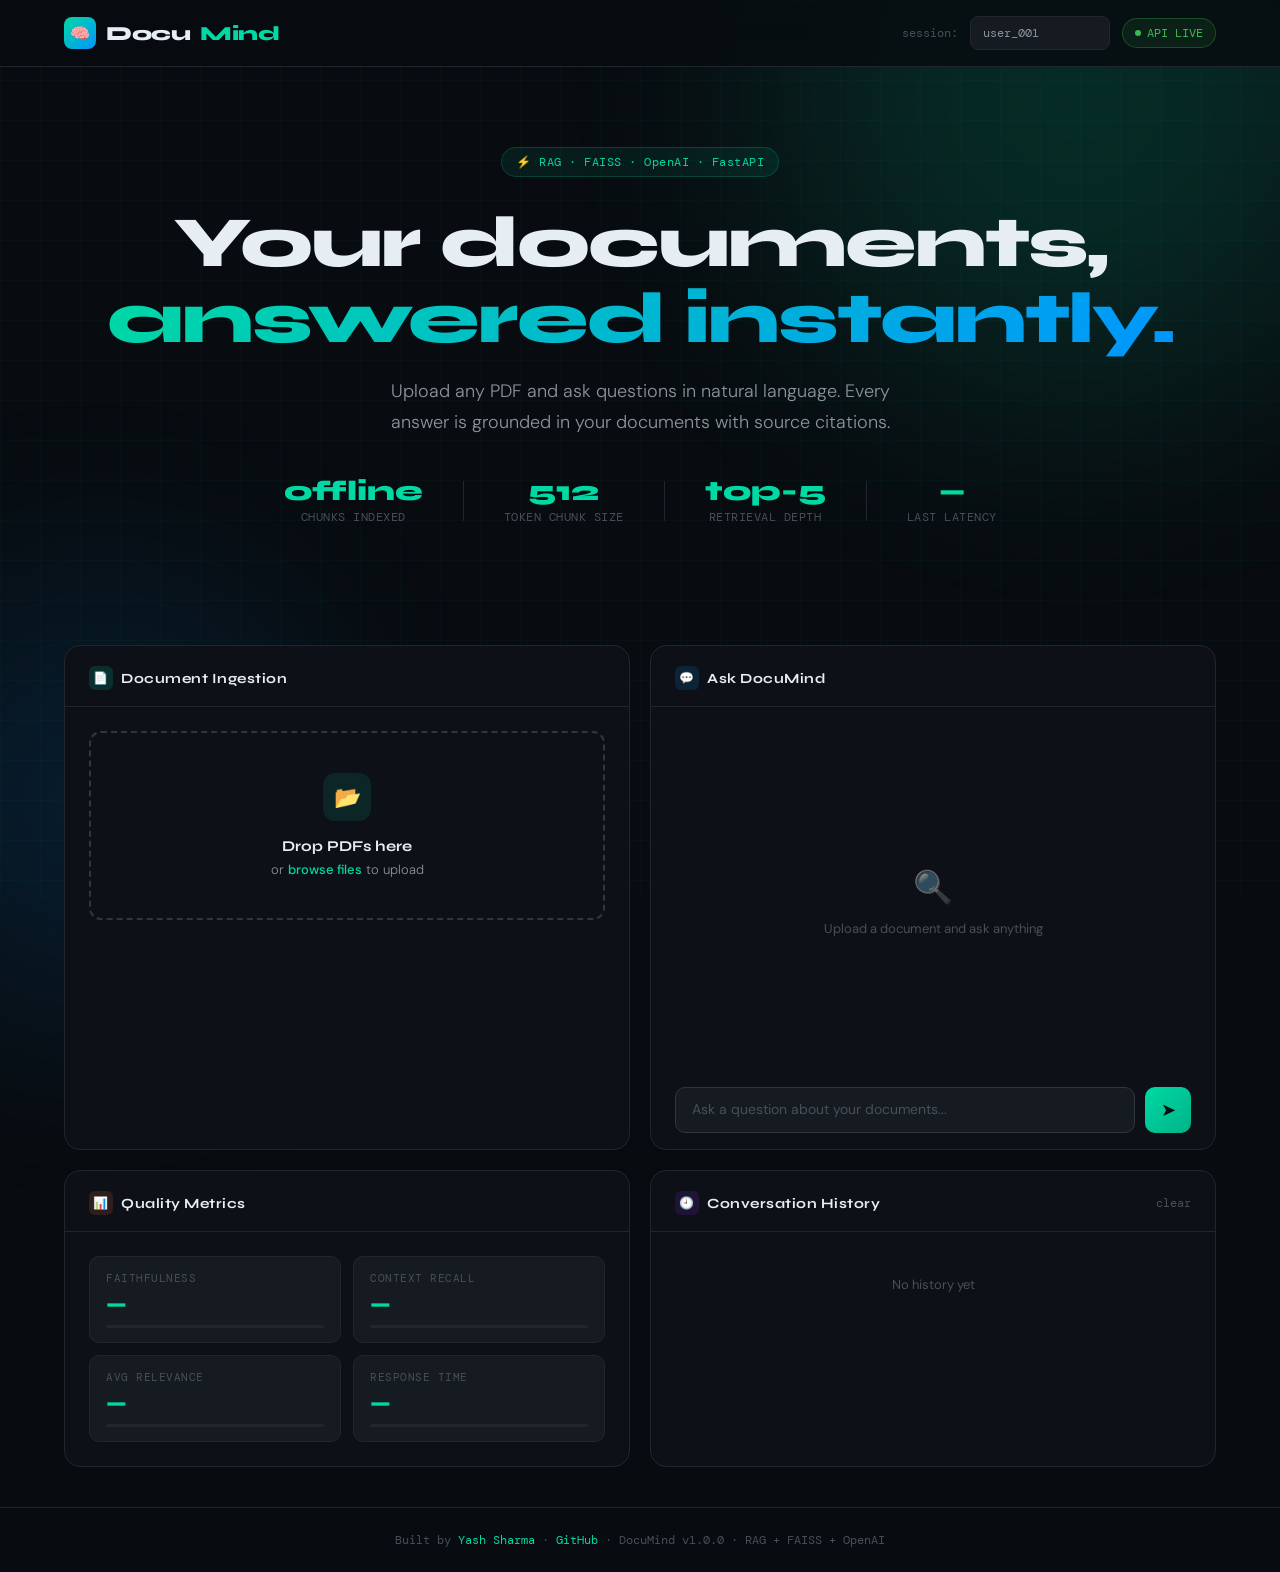
==== index.html @ ec379c75 "feat: move UI to project root" ====
<!DOCTYPE html>
<html lang="en">
<head>
<meta charset="UTF-8">
<meta name="viewport" content="width=device-width, initial-scale=1.0">
<title>DocuMind — AI Customer Support Copilot</title>
<link href="https://fonts.googleapis.com/css2?family=Syne:wght@400;600;700;800&family=DM+Mono:ital,wght@0,300;0,400;1,300&family=DM+Sans:ital,wght@0,300;0,400;0,500;1,300&display=swap" rel="stylesheet">
<style>
  :root {
    --bg: #080C10;
    --surface: #0D1117;
    --surface2: #161B22;
    --border: #21262D;
    --border2: #30363D;
    --accent: #00D9A3;
    --accent2: #0095FF;
    --accent3: #FF6B35;
    --text: #E6EDF3;
    --text2: #8B949E;
    --text3: #484F58;
    --success: #3FB950;
    --warning: #D29922;
    --error: #F85149;
  }

  * { margin: 0; padding: 0; box-sizing: border-box; }

  body {
    background: var(--bg);
    color: var(--text);
    font-family: 'DM Sans', sans-serif;
    min-height: 100vh;
    overflow-x: hidden;
  }

  /* Grid background */
  body::before {
    content: '';
    position: fixed;
    inset: 0;
    background-image:
      linear-gradient(rgba(0,217,163,0.03) 1px, transparent 1px),
      linear-gradient(90deg, rgba(0,217,163,0.03) 1px, transparent 1px);
    background-size: 40px 40px;
    pointer-events: none;
    z-index: 0;
  }

  /* Glow orbs */
  .orb {
    position: fixed;
    border-radius: 50%;
    filter: blur(120px);
    pointer-events: none;
    z-index: 0;
    opacity: 0.15;
  }
  .orb1 { width: 600px; height: 600px; background: var(--accent); top: -200px; right: -100px; }
  .orb2 { width: 400px; height: 400px; background: var(--accent2); bottom: -100px; left: -100px; }

  /* Layout */
  .container { max-width: 1200px; margin: 0 auto; padding: 0 24px; position: relative; z-index: 1; }

  /* Header */
  header {
    border-bottom: 1px solid var(--border);
    padding: 16px 0;
    position: sticky;
    top: 0;
    background: rgba(8,12,16,0.85);
    backdrop-filter: blur(20px);
    z-index: 100;
  }

  .header-inner {
    display: flex;
    align-items: center;
    justify-content: space-between;
  }

  .logo {
    display: flex;
    align-items: center;
    gap: 10px;
    font-family: 'Syne', sans-serif;
    font-weight: 800;
    font-size: 20px;
    letter-spacing: -0.5px;
  }

  .logo-icon {
    width: 32px; height: 32px;
    background: linear-gradient(135deg, var(--accent), var(--accent2));
    border-radius: 8px;
    display: flex; align-items: center; justify-content: center;
    font-size: 16px;
  }

  .logo span { color: var(--accent); }

  .status-badge {
    display: flex;
    align-items: center;
    gap: 6px;
    background: rgba(63,185,80,0.1);
    border: 1px solid rgba(63,185,80,0.3);
    border-radius: 20px;
    padding: 6px 12px;
    font-size: 12px;
    font-family: 'DM Mono', monospace;
    color: var(--success);
  }

  .status-dot {
    width: 6px; height: 6px;
    background: var(--success);
    border-radius: 50%;
    animation: pulse 2s infinite;
  }

  @keyframes pulse {
    0%, 100% { opacity: 1; transform: scale(1); }
    50% { opacity: 0.5; transform: scale(0.8); }
  }

  /* Hero */
  .hero {
    padding: 80px 0 60px;
    text-align: center;
  }

  .hero-tag {
    display: inline-flex;
    align-items: center;
    gap: 8px;
    background: rgba(0,217,163,0.08);
    border: 1px solid rgba(0,217,163,0.2);
    border-radius: 20px;
    padding: 6px 14px;
    font-size: 12px;
    font-family: 'DM Mono', monospace;
    color: var(--accent);
    margin-bottom: 28px;
    letter-spacing: 0.5px;
  }

  .hero h1 {
    font-family: 'Syne', sans-serif;
    font-size: clamp(36px, 6vw, 72px);
    font-weight: 800;
    line-height: 1.05;
    letter-spacing: -2px;
    margin-bottom: 20px;
  }

  .hero h1 .highlight {
    background: linear-gradient(135deg, var(--accent), var(--accent2));
    -webkit-background-clip: text;
    -webkit-text-fill-color: transparent;
    background-clip: text;
  }

  .hero p {
    font-size: 18px;
    color: var(--text2);
    max-width: 540px;
    margin: 0 auto 40px;
    line-height: 1.7;
    font-weight: 300;
  }

  /* Stats bar */
  .stats-bar {
    display: flex;
    align-items: center;
    justify-content: center;
    gap: 40px;
    margin-bottom: 60px;
    flex-wrap: wrap;
  }

  .stat {
    text-align: center;
  }

  .stat-value {
    font-family: 'Syne', sans-serif;
    font-size: 28px;
    font-weight: 800;
    color: var(--accent);
    line-height: 1;
  }

  .stat-label {
    font-size: 12px;
    color: var(--text3);
    font-family: 'DM Mono', monospace;
    margin-top: 4px;
    letter-spacing: 0.5px;
  }

  .stat-divider {
    width: 1px;
    height: 40px;
    background: var(--border);
  }

  /* Main grid */
  .main-grid {
    display: grid;
    grid-template-columns: 1fr 1fr;
    gap: 20px;
    margin-bottom: 20px;
  }

  /* Cards */
  .card {
    background: var(--surface);
    border: 1px solid var(--border);
    border-radius: 16px;
    overflow: hidden;
    transition: border-color 0.2s;
  }

  .card:hover { border-color: var(--border2); }

  .card-header {
    padding: 20px 24px 16px;
    border-bottom: 1px solid var(--border);
    display: flex;
    align-items: center;
    justify-content: space-between;
  }

  .card-title {
    font-family: 'Syne', sans-serif;
    font-size: 14px;
    font-weight: 700;
    letter-spacing: 0.5px;
    display: flex;
    align-items: center;
    gap: 8px;
  }

  .card-title-icon {
    width: 24px; height: 24px;
    border-radius: 6px;
    display: flex; align-items: center; justify-content: center;
    font-size: 12px;
  }

  .icon-teal { background: rgba(0,217,163,0.15); }
  .icon-blue { background: rgba(0,149,255,0.15); }
  .icon-orange { background: rgba(255,107,53,0.15); }
  .icon-purple { background: rgba(138,43,226,0.15); }

  .card-body { padding: 24px; }

  /* Upload zone */
  .upload-zone {
    border: 2px dashed var(--border2);
    border-radius: 12px;
    padding: 40px 24px;
    text-align: center;
    cursor: pointer;
    transition: all 0.3s;
    position: relative;
  }

  .upload-zone:hover, .upload-zone.drag-over {
    border-color: var(--accent);
    background: rgba(0,217,163,0.04);
  }

  .upload-zone input {
    position: absolute;
    inset: 0;
    opacity: 0;
    cursor: pointer;
    width: 100%;
    height: 100%;
  }

  .upload-icon {
    width: 48px; height: 48px;
    background: rgba(0,217,163,0.1);
    border-radius: 12px;
    display: flex; align-items: center; justify-content: center;
    margin: 0 auto 16px;
    font-size: 22px;
  }

  .upload-zone h3 {
    font-family: 'Syne', sans-serif;
    font-size: 15px;
    font-weight: 700;
    margin-bottom: 6px;
  }

  .upload-zone p {
    font-size: 13px;
    color: var(--text2);
    font-weight: 300;
  }

  .upload-zone p span {
    color: var(--accent);
    font-weight: 500;
  }

  .upload-btn {
    margin-top: 20px;
    background: linear-gradient(135deg, var(--accent), #00B389);
    color: #080C10;
    border: none;
    border-radius: 8px;
    padding: 10px 24px;
    font-size: 13px;
    font-weight: 700;
    font-family: 'DM Sans', sans-serif;
    cursor: pointer;
    transition: opacity 0.2s, transform 0.1s;
    display: none;
  }

  .upload-btn:hover { opacity: 0.9; transform: translateY(-1px); }
  .upload-btn.visible { display: inline-block; }

  /* File list */
  .file-list { margin-top: 16px; }

  .file-item {
    display: flex;
    align-items: center;
    gap: 10px;
    padding: 10px 12px;
    background: var(--surface2);
    border-radius: 8px;
    margin-bottom: 8px;
    font-size: 13px;
    animation: slideIn 0.3s ease;
  }

  @keyframes slideIn {
    from { opacity: 0; transform: translateY(-8px); }
    to { opacity: 1; transform: translateY(0); }
  }

  .file-icon { font-size: 16px; }

  .file-name {
    flex: 1;
    font-family: 'DM Mono', monospace;
    font-size: 12px;
    color: var(--text2);
    white-space: nowrap;
    overflow: hidden;
    text-overflow: ellipsis;
  }

  .file-status {
    font-size: 11px;
    padding: 2px 8px;
    border-radius: 10px;
  }

  .file-status.ready { background: rgba(63,185,80,0.15); color: var(--success); }
  .file-status.processing { background: rgba(210,153,34,0.15); color: var(--warning); }

  /* Chat */
  .chat-messages {
    height: 340px;
    overflow-y: auto;
    padding: 4px 0;
    scrollbar-width: thin;
    scrollbar-color: var(--border2) transparent;
  }

  .message {
    margin-bottom: 16px;
    animation: slideIn 0.3s ease;
  }

  .message-role {
    font-size: 11px;
    font-family: 'DM Mono', monospace;
    color: var(--text3);
    margin-bottom: 6px;
    display: flex;
    align-items: center;
    gap: 6px;
  }

  .message-role::before {
    content: '';
    width: 16px; height: 16px;
    border-radius: 4px;
    display: inline-block;
  }

  .user-msg .message-role { color: var(--accent2); }
  .user-msg .message-role::before { background: rgba(0,149,255,0.3); }
  .assistant-msg .message-role { color: var(--accent); }
  .assistant-msg .message-role::before { background: rgba(0,217,163,0.3); }

  .message-bubble {
    background: var(--surface2);
    border: 1px solid var(--border);
    border-radius: 12px;
    padding: 12px 16px;
    font-size: 14px;
    line-height: 1.6;
    color: var(--text);
  }

  .user-msg .message-bubble {
    background: rgba(0,149,255,0.08);
    border-color: rgba(0,149,255,0.2);
  }

  .empty-state {
    height: 100%;
    display: flex;
    flex-direction: column;
    align-items: center;
    justify-content: center;
    color: var(--text3);
    font-size: 13px;
    gap: 12px;
  }

  .empty-icon { font-size: 32px; opacity: 0.5; }

  /* Citations */
  .citations {
    margin-top: 10px;
    display: flex;
    flex-wrap: wrap;
    gap: 6px;
  }

  .citation-chip {
    background: rgba(0,217,163,0.08);
    border: 1px solid rgba(0,217,163,0.2);
    border-radius: 6px;
    padding: 3px 8px;
    font-size: 11px;
    font-family: 'DM Mono', monospace;
    color: var(--accent);
    cursor: pointer;
    transition: background 0.2s;
  }

  .citation-chip:hover { background: rgba(0,217,163,0.15); }

  /* Input area */
  .chat-input-area {
    margin-top: 16px;
    display: flex;
    gap: 10px;
  }

  .chat-input {
    flex: 1;
    background: var(--surface2);
    border: 1px solid var(--border2);
    border-radius: 10px;
    padding: 12px 16px;
    font-size: 14px;
    color: var(--text);
    font-family: 'DM Sans', sans-serif;
    outline: none;
    transition: border-color 0.2s;
    resize: none;
    height: 46px;
  }

  .chat-input:focus { border-color: var(--accent); }
  .chat-input::placeholder { color: var(--text3); }

  .send-btn {
    background: linear-gradient(135deg, var(--accent), #00B389);
    color: #080C10;
    border: none;
    border-radius: 10px;
    width: 46px; height: 46px;
    font-size: 18px;
    cursor: pointer;
    transition: opacity 0.2s, transform 0.1s;
    display: flex; align-items: center; justify-content: center;
    flex-shrink: 0;
  }

  .send-btn:hover { opacity: 0.9; transform: scale(1.05); }
  .send-btn:disabled { opacity: 0.4; cursor: not-allowed; transform: none; }

  /* Metrics card */
  .metrics-grid {
    display: grid;
    grid-template-columns: 1fr 1fr;
    gap: 12px;
  }

  .metric-item {
    background: var(--surface2);
    border: 1px solid var(--border);
    border-radius: 10px;
    padding: 14px 16px;
  }

  .metric-label {
    font-size: 11px;
    font-family: 'DM Mono', monospace;
    color: var(--text3);
    margin-bottom: 6px;
    letter-spacing: 0.5px;
  }

  .metric-value {
    font-family: 'Syne', sans-serif;
    font-size: 22px;
    font-weight: 800;
    color: var(--accent);
  }

  .metric-bar {
    height: 3px;
    background: var(--border);
    border-radius: 2px;
    margin-top: 8px;
    overflow: hidden;
  }

  .metric-bar-fill {
    height: 100%;
    background: linear-gradient(90deg, var(--accent), var(--accent2));
    border-radius: 2px;
    transition: width 0.8s cubic-bezier(0.34, 1.56, 0.64, 1);
    width: 0%;
  }

  /* History card - full width */
  .full-width { grid-column: 1 / -1; }

  .history-list {
    display: flex;
    flex-direction: column;
    gap: 8px;
    max-height: 200px;
    overflow-y: auto;
    scrollbar-width: thin;
    scrollbar-color: var(--border2) transparent;
  }

  .history-item {
    display: flex;
    align-items: center;
    gap: 12px;
    padding: 10px 14px;
    background: var(--surface2);
    border-radius: 8px;
    font-size: 13px;
    cursor: pointer;
    transition: background 0.2s;
    border: 1px solid transparent;
  }

  .history-item:hover {
    background: rgba(0,217,163,0.06);
    border-color: rgba(0,217,163,0.15);
  }

  .history-role {
    font-family: 'DM Mono', monospace;
    font-size: 10px;
    padding: 2px 7px;
    border-radius: 4px;
    flex-shrink: 0;
  }

  .role-user { background: rgba(0,149,255,0.15); color: var(--accent2); }
  .role-assistant { background: rgba(0,217,163,0.15); color: var(--accent); }

  .history-content {
    flex: 1;
    color: var(--text2);
    white-space: nowrap;
    overflow: hidden;
    text-overflow: ellipsis;
  }

  /* Loading spinner */
  .spinner {
    width: 16px; height: 16px;
    border: 2px solid rgba(0,217,163,0.3);
    border-top-color: var(--accent);
    border-radius: 50%;
    animation: spin 0.8s linear infinite;
    display: none;
  }

  .spinner.visible { display: inline-block; }

  @keyframes spin { to { transform: rotate(360deg); } }

  /* Toast */
  .toast {
    position: fixed;
    bottom: 24px;
    right: 24px;
    background: var(--surface2);
    border: 1px solid var(--border2);
    border-radius: 10px;
    padding: 14px 18px;
    font-size: 13px;
    display: flex;
    align-items: center;
    gap: 10px;
    z-index: 999;
    transform: translateY(80px);
    opacity: 0;
    transition: all 0.3s cubic-bezier(0.34, 1.56, 0.64, 1);
    max-width: 320px;
  }

  .toast.show { transform: translateY(0); opacity: 1; }
  .toast.success { border-color: rgba(63,185,80,0.4); }
  .toast.error { border-color: rgba(248,81,73,0.4); }

  /* Rewritten query badge */
  .rewrite-badge {
    display: inline-flex;
    align-items: center;
    gap: 6px;
    background: rgba(255,107,53,0.08);
    border: 1px solid rgba(255,107,53,0.2);
    border-radius: 6px;
    padding: 4px 10px;
    font-size: 11px;
    font-family: 'DM Mono', monospace;
    color: var(--accent3);
    margin-bottom: 8px;
  }

  /* Session input */
  .session-input {
    background: var(--surface2);
    border: 1px solid var(--border);
    border-radius: 8px;
    padding: 8px 12px;
    font-size: 12px;
    color: var(--text2);
    font-family: 'DM Mono', monospace;
    outline: none;
    width: 140px;
    transition: border-color 0.2s;
  }
  .session-input:focus { border-color: var(--accent); color: var(--text); }

  /* Footer */
  footer {
    border-top: 1px solid var(--border);
    padding: 24px 0;
    margin-top: 40px;
    text-align: center;
    font-size: 12px;
    color: var(--text3);
    font-family: 'DM Mono', monospace;
  }

  footer a { color: var(--accent); text-decoration: none; }
  footer a:hover { text-decoration: underline; }

  /* Responsive */
  @media (max-width: 768px) {
    .main-grid { grid-template-columns: 1fr; }
    .stats-bar { gap: 20px; }
    .stat-divider { display: none; }
    .hero h1 { font-size: 36px; letter-spacing: -1px; }
  }
</style>
</head>
<body>

<div class="orb orb1"></div>
<div class="orb orb2"></div>

<!-- Header -->
<header>
  <div class="container">
    <div class="header-inner">
      <div class="logo">
        <div class="logo-icon">🧠</div>
        Docu<span>Mind</span>
      </div>
      <div style="display:flex; align-items:center; gap:12px;">
        <span style="font-size:12px; color:var(--text3); font-family:'DM Mono',monospace;">session:</span>
        <input class="session-input" id="sessionId" value="user_001" placeholder="session id">
        <div class="status-badge">
          <div class="status-dot"></div>
          API LIVE
        </div>
      </div>
    </div>
  </div>
</header>

<!-- Hero -->
<div class="container">
  <div class="hero">
    <div class="hero-tag">⚡ RAG · FAISS · OpenAI · FastAPI</div>
    <h1>Your documents,<br><span class="highlight">answered instantly.</span></h1>
    <p>Upload any PDF and ask questions in natural language. Every answer is grounded in your documents with source citations.</p>

    <div class="stats-bar">
      <div class="stat">
        <div class="stat-value" id="totalChunks">—</div>
        <div class="stat-label">CHUNKS INDEXED</div>
      </div>
      <div class="stat-divider"></div>
      <div class="stat">
        <div class="stat-value">512</div>
        <div class="stat-label">TOKEN CHUNK SIZE</div>
      </div>
      <div class="stat-divider"></div>
      <div class="stat">
        <div class="stat-value">top-5</div>
        <div class="stat-label">RETRIEVAL DEPTH</div>
      </div>
      <div class="stat-divider"></div>
      <div class="stat">
        <div class="stat-value" id="latencyStat">—</div>
        <div class="stat-label">LAST LATENCY</div>
      </div>
    </div>
  </div>

  <!-- Main grid -->
  <div class="main-grid">

    <!-- Upload card -->
    <div class="card">
      <div class="card-header">
        <div class="card-title">
          <div class="card-title-icon icon-teal">📄</div>
          Document Ingestion
        </div>
        <div class="spinner" id="uploadSpinner"></div>
      </div>
      <div class="card-body">
        <div class="upload-zone" id="uploadZone">
          <input type="file" accept=".pdf" multiple id="fileInput">
          <div class="upload-icon">📂</div>
          <h3>Drop PDFs here</h3>
          <p>or <span>browse files</span> to upload</p>
          <button class="upload-btn" id="uploadBtn" onclick="uploadFiles(event)">Index Documents →</button>
        </div>
        <div class="file-list" id="fileList"></div>
      </div>
    </div>

    <!-- Chat card -->
    <div class="card">
      <div class="card-header">
        <div class="card-title">
          <div class="card-title-icon icon-blue">💬</div>
          Ask DocuMind
        </div>
        <div class="spinner" id="querySpinner"></div>
      </div>
      <div class="card-body" style="padding-bottom:16px;">
        <div class="chat-messages" id="chatMessages">
          <div class="empty-state" id="emptyState">
            <div class="empty-icon">🔍</div>
            <span>Upload a document and ask anything</span>
          </div>
        </div>
        <div class="chat-input-area">
          <textarea class="chat-input" id="chatInput" placeholder="Ask a question about your documents..." rows="1"
            onkeydown="if(event.key==='Enter'&&!event.shiftKey){event.preventDefault();sendQuery();}"></textarea>
          <button class="send-btn" id="sendBtn" onclick="sendQuery()">➤</button>
        </div>
      </div>
    </div>

    <!-- Metrics card -->
    <div class="card">
      <div class="card-header">
        <div class="card-title">
          <div class="card-title-icon icon-orange">📊</div>
          Quality Metrics
        </div>
      </div>
      <div class="card-body">
        <div class="metrics-grid">
          <div class="metric-item">
            <div class="metric-label">FAITHFULNESS</div>
            <div class="metric-value" id="faithfulness">—</div>
            <div class="metric-bar"><div class="metric-bar-fill" id="faithfulnessBar"></div></div>
          </div>
          <div class="metric-item">
            <div class="metric-label">CONTEXT RECALL</div>
            <div class="metric-value" id="contextRecall">—</div>
            <div class="metric-bar"><div class="metric-bar-fill" id="contextRecallBar"></div></div>
          </div>
          <div class="metric-item">
            <div class="metric-label">AVG RELEVANCE</div>
            <div class="metric-value" id="avgRelevance">—</div>
            <div class="metric-bar"><div class="metric-bar-fill" id="avgRelevanceBar"></div></div>
          </div>
          <div class="metric-item">
            <div class="metric-label">RESPONSE TIME</div>
            <div class="metric-value" id="responseTime">—</div>
            <div class="metric-bar"><div class="metric-bar-fill" id="responseTimeBar" style="background: linear-gradient(90deg, var(--accent2), var(--accent));"></div></div>
          </div>
        </div>
      </div>
    </div>

    <!-- History card -->
    <div class="card">
      <div class="card-header">
        <div class="card-title">
          <div class="card-title-icon icon-purple">🕘</div>
          Conversation History
        </div>
        <button onclick="clearHistory()" style="background:none;border:none;color:var(--text3);font-size:12px;cursor:pointer;font-family:'DM Mono',monospace;">clear</button>
      </div>
      <div class="card-body">
        <div class="history-list" id="historyList">
          <div style="text-align:center;color:var(--text3);font-size:13px;padding:20px;">No history yet</div>
        </div>
      </div>
    </div>

  </div>
</div>

<footer>
  <div class="container">
    Built by <a href="https://github.com/Yashsh101" target="_blank">Yash Sharma</a> ·
    <a href="https://github.com/Yashsh101/documind-ai-copilot" target="_blank">GitHub</a> ·
    DocuMind v1.0.0 · RAG + FAISS + OpenAI
  </div>
</footer>

<!-- Toast -->
<div class="toast" id="toast"></div>

<script>
  const API = 'http://localhost:8000/api/v1';

  // Load health on startup
  async function loadHealth() {
    try {
      const res = await fetch(`${API}/health`);
      const data = await res.json();
      document.getElementById('totalChunks').textContent = data.total_chunks || '0';
    } catch(e) {
      document.getElementById('totalChunks').textContent = 'offline';
    }
  }
  loadHealth();

  // File input handling
  const fileInput = document.getElementById('fileInput');
  const uploadBtn = document.getElementById('uploadBtn');
  const fileList = document.getElementById('fileList');
  const uploadZone = document.getElementById('uploadZone');

  fileInput.addEventListener('change', () => {
    renderFileList();
    if(fileInput.files.length > 0) uploadBtn.classList.add('visible');
  });

  uploadZone.addEventListener('dragover', (e) => { e.preventDefault(); uploadZone.classList.add('drag-over'); });
  uploadZone.addEventListener('dragleave', () => uploadZone.classList.remove('drag-over'));
  uploadZone.addEventListener('drop', (e) => {
    e.preventDefault();
    uploadZone.classList.remove('drag-over');
    fileInput.files = e.dataTransfer.files;
    renderFileList();
    if(fileInput.files.length > 0) uploadBtn.classList.add('visible');
  });

  function renderFileList() {
    fileList.innerHTML = '';
    Array.from(fileInput.files).forEach(f => {
      const item = document.createElement('div');
      item.className = 'file-item';
      item.innerHTML = `
        <span class="file-icon">📄</span>
        <span class="file-name">${f.name}</span>
        <span class="file-status ready">ready</span>
      `;
      fileList.appendChild(item);
    });
  }

  async function uploadFiles(e) {
    e.stopPropagation();
    if(!fileInput.files.length) return;

    const spinner = document.getElementById('uploadSpinner');
    spinner.classList.add('visible');
    uploadBtn.disabled = true;
    uploadBtn.textContent = 'Indexing...';

    // Update file statuses to processing
    document.querySelectorAll('.file-status').forEach(s => {
      s.className = 'file-status processing';
      s.textContent = 'processing';
    });

    const formData = new FormData();
    Array.from(fileInput.files).forEach(f => formData.append('files', f));

    try {
      const res = await fetch(`${API}/upload-documents`, { method: 'POST', body: formData });
      const data = await res.json();

      document.querySelectorAll('.file-status').forEach(s => {
        s.className = 'file-status ready';
        s.textContent = 'indexed';
      });

      document.getElementById('totalChunks').textContent = data.chunks_stored;
      showToast(`✅ ${data.chunks_stored} chunks indexed in ${data.latency_ms}ms`, 'success');
      uploadBtn.textContent = '✓ Indexed';
    } catch(err) {
      showToast('❌ Upload failed — is the server running?', 'error');
      uploadBtn.textContent = 'Retry →';
    } finally {
      spinner.classList.remove('visible');
      uploadBtn.disabled = false;
    }
  }

  // Chat
  async function sendQuery() {
    const input = document.getElementById('chatInput');
    const question = input.value.trim();
    if(!question) return;

    const sessionId = document.getElementById('sessionId').value || 'default';
    const spinner = document.getElementById('querySpinner');
    const sendBtn = document.getElementById('sendBtn');
    const emptyState = document.getElementById('emptyState');

    emptyState && (emptyState.style.display = 'none');
    addMessage('user', question);
    input.value = '';
    spinner.classList.add('visible');
    sendBtn.disabled = true;

    try {
      const res = await fetch(`${API}/query`, {
        method: 'POST',
        headers: { 'Content-Type': 'application/json' },
        body: JSON.stringify({ question, session_id: sessionId })
      });
      const data = await res.json();

      addMessage('assistant', data.answer, data.citations, data.rewritten_query);
      updateMetrics(data);
      document.getElementById('latencyStat').textContent = `${data.latency_ms}ms`;
      loadHistory(sessionId);
    } catch(err) {
      addMessage('assistant', '⚠️ Could not reach the API. Make sure the server is running on port 8000.');
    } finally {
      spinner.classList.remove('visible');
      sendBtn.disabled = false;
    }
  }

  function addMessage(role, content, citations, rewrittenQuery) {
    const messages = document.getElementById('chatMessages');
    const div = document.createElement('div');
    div.className = `message ${role}-msg`;

    let citationsHtml = '';
    if(citations && citations.length > 0) {
      citationsHtml = `<div class="citations">${citations.map(c =>
        `<span class="citation-chip" title="${c.preview}">chunk_${c.chunk_id} · ${(c.relevance_score*100).toFixed(0)}%</span>`
      ).join('')}</div>`;
    }

    let rewriteHtml = '';
    if(rewrittenQuery) {
      rewriteHtml = `<div class="rewrite-badge">🔄 rewritten: "${rewrittenQuery}"</div>`;
    }

    div.innerHTML = `
      <div class="message-role">${role === 'user' ? 'YOU' : 'DOCUMIND'}</div>
      ${role === 'assistant' ? rewriteHtml : ''}
      <div class="message-bubble">${content}</div>
      ${citationsHtml}
    `;
    messages.appendChild(div);
    messages.scrollTop = messages.scrollHeight;
  }

  function updateMetrics(data) {
    const m = data.eval_metrics;
    const f = (m.answer_faithfulness * 100).toFixed(0) + '%';
    const r = (m.context_recall * 100).toFixed(0) + '%';
    const a = (m.avg_relevance_score * 100).toFixed(0) + '%';
    const t = data.latency_ms + 'ms';

    document.getElementById('faithfulness').textContent = f;
    document.getElementById('contextRecall').textContent = r;
    document.getElementById('avgRelevance').textContent = a;
    document.getElementById('responseTime').textContent = t;

    setTimeout(() => {
      document.getElementById('faithfulnessBar').style.width = f;
      document.getElementById('contextRecallBar').style.width = r;
      document.getElementById('avgRelevanceBar').style.width = a;
      const latencyPct = Math.min(100, (data.latency_ms / 3000) * 100);
      document.getElementById('responseTimeBar').style.width = latencyPct + '%';
    }, 100);
  }

  async function loadHistory(sessionId) {
    try {
      const res = await fetch(`${API}/chat-history/${sessionId}`);
      const data = await res.json();
      const list = document.getElementById('historyList');

      if(!data.history || data.history.length === 0) {
        list.innerHTML = '<div style="text-align:center;color:var(--text3);font-size:13px;padding:20px;">No history yet</div>';
        return;
      }

      list.innerHTML = data.history.map(m => `
        <div class="history-item">
          <span class="history-role role-${m.role}">${m.role}</span>
          <span class="history-content">${m.content}</span>
        </div>
      `).join('');
    } catch(e) {}
  }

  async function clearHistory() {
    const sessionId = document.getElementById('sessionId').value || 'default';
    try {
      await fetch(`${API}/chat-history/${sessionId}`, { method: 'DELETE' });
      document.getElementById('historyList').innerHTML = '<div style="text-align:center;color:var(--text3);font-size:13px;padding:20px;">No history yet</div>';
      document.getElementById('chatMessages').innerHTML = `
        <div class="empty-state" id="emptyState">
          <div class="empty-icon">🔍</div>
          <span>Upload a document and ask anything</span>
        </div>`;
      showToast('🗑️ History cleared', 'success');
    } catch(e) {}
  }

  function showToast(msg, type) {
    const toast = document.getElementById('toast');
    toast.textContent = msg;
    toast.className = `toast ${type} show`;
    setTimeout(() => toast.classList.remove('show'), 3500);
  }
</script>
</body>
</html>
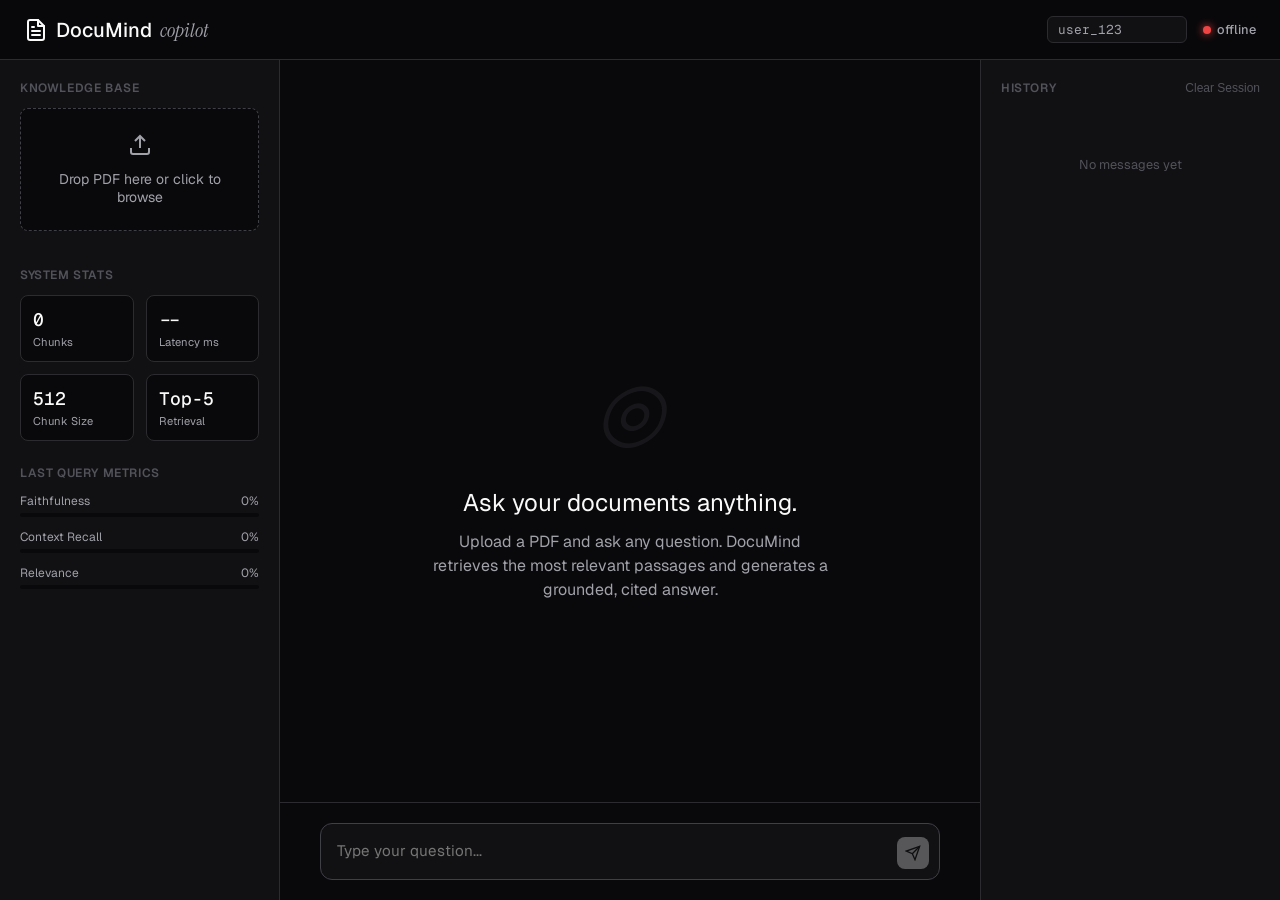
==== commit 72e69195: "feat: DocuMind v1.0 — production RAG copilot with world-class UI" ====
--- a/index.html
+++ b/index.html
@@ -4,1063 +4,856 @@
 <meta charset="UTF-8">
 <meta name="viewport" content="width=device-width, initial-scale=1.0">
 <title>DocuMind — AI Customer Support Copilot</title>
-<link href="https://fonts.googleapis.com/css2?family=Syne:wght@400;600;700;800&family=DM+Mono:ital,wght@0,300;0,400;1,300&family=DM+Sans:ital,wght@0,300;0,400;0,500;1,300&display=swap" rel="stylesheet">
+<link rel="preconnect" href="https://fonts.googleapis.com">
+<link rel="preconnect" href="https://fonts.gstatic.com" crossorigin>
+<link href="https://fonts.googleapis.com/css2?family=Geist:wght@300;400;500;600&family=Geist+Mono:wght@400;500&family=Instrument+Serif:ital@0;1&display=swap" rel="stylesheet">
 <style>
   :root {
-    --bg: #080C10;
-    --surface: #0D1117;
-    --surface2: #161B22;
-    --border: #21262D;
-    --border2: #30363D;
-    --accent: #00D9A3;
-    --accent2: #0095FF;
-    --accent3: #FF6B35;
-    --text: #E6EDF3;
-    --text2: #8B949E;
-    --text3: #484F58;
-    --success: #3FB950;
-    --warning: #D29922;
-    --error: #F85149;
-  }
-
-  * { margin: 0; padding: 0; box-sizing: border-box; }
-
+    --bg-base: #09090B;
+    --bg-surface: #111113;
+    --bg-surface-hover: #18181B;
+    --bg-surface-active: #27272A;
+    --border-subtle: #2C2C30;
+    --border-strong: #3F3F46;
+    --text-primary: #FAFAFA;
+    --text-secondary: #A1A1AA;
+    --text-tertiary: #52525B;
+    
+    --color-green: #22C55E;
+    --color-blue: #3B82F6;
+    --color-amber: #F59E0B;
+    --color-red: #EF4444;
+
+    --font-heading: 'Instrument Serif', serif;
+    --font-body: 'Geist', sans-serif;
+    --font-mono: 'Geist Mono', monospace;
+    
+    --transition: 0.2s cubic-bezier(0.4, 0, 0.2, 1);
+  }
+
+  * { box-sizing: border-box; margin: 0; padding: 0; }
   body {
-    background: var(--bg);
-    color: var(--text);
-    font-family: 'DM Sans', sans-serif;
-    min-height: 100vh;
-    overflow-x: hidden;
-  }
-
-  /* Grid background */
-  body::before {
-    content: '';
-    position: fixed;
-    inset: 0;
-    background-image:
-      linear-gradient(rgba(0,217,163,0.03) 1px, transparent 1px),
-      linear-gradient(90deg, rgba(0,217,163,0.03) 1px, transparent 1px);
-    background-size: 40px 40px;
-    pointer-events: none;
-    z-index: 0;
-  }
-
-  /* Glow orbs */
-  .orb {
-    position: fixed;
-    border-radius: 50%;
-    filter: blur(120px);
-    pointer-events: none;
-    z-index: 0;
-    opacity: 0.15;
-  }
-  .orb1 { width: 600px; height: 600px; background: var(--accent); top: -200px; right: -100px; }
-  .orb2 { width: 400px; height: 400px; background: var(--accent2); bottom: -100px; left: -100px; }
-
-  /* Layout */
-  .container { max-width: 1200px; margin: 0 auto; padding: 0 24px; position: relative; z-index: 1; }
-
-  /* Header */
+    background-color: var(--bg-base);
+    color: var(--text-primary);
+    font-family: var(--font-body);
+    display: flex;
+    flex-direction: column;
+    height: 100vh;
+    overflow: hidden;
+    -webkit-font-smoothing: antialiased;
+  }
+
+  /* --- HEADER --- */
   header {
-    border-bottom: 1px solid var(--border);
-    padding: 16px 0;
-    position: sticky;
-    top: 0;
-    background: rgba(8,12,16,0.85);
-    backdrop-filter: blur(20px);
-    z-index: 100;
-  }
-
-  .header-inner {
+    height: 60px;
+    border-bottom: 1px solid var(--border-subtle);
     display: flex;
     align-items: center;
     justify-content: space-between;
-  }
-
+    padding: 0 24px;
+    background-color: rgba(9, 9, 11, 0.8);
+    backdrop-filter: blur(12px);
+    z-index: 10;
+  }
   .logo {
     display: flex;
     align-items: center;
-    gap: 10px;
-    font-family: 'Syne', sans-serif;
-    font-weight: 800;
-    font-size: 20px;
-    letter-spacing: -0.5px;
-  }
-
-  .logo-icon {
-    width: 32px; height: 32px;
-    background: linear-gradient(135deg, var(--accent), var(--accent2));
+    gap: 8px;
+    font-size: 1.25rem;
+    font-weight: 500;
+  }
+  .logo i { font-family: var(--font-heading); font-style: italic; color: var(--text-secondary); }
+  .header-actions {
+    display: flex;
+    align-items: center;
+    gap: 16px;
+  }
+  .session-id {
+    font-family: var(--font-mono);
+    font-size: 0.8rem;
+    background: var(--bg-surface);
+    border: 1px solid var(--border-subtle);
+    border-radius: 6px;
+    padding: 4px 10px;
+    color: var(--text-secondary);
+    outline: none;
+    width: 140px;
+  }
+  .session-id:focus { border-color: var(--border-strong); color: var(--text-primary); }
+  
+  .status-pill {
+    display: flex;
+    align-items: center;
+    gap: 6px;
+    font-size: 0.8rem;
+    font-weight: 500;
+    color: var(--text-secondary);
+  }
+  .status-dot {
+    width: 8px; height: 8px; border-radius: 50%;
+    background-color: var(--color-green);
+    box-shadow: 0 0 8px var(--color-green);
+  }
+  .status-pill.offline .status-dot {
+    background-color: var(--color-red);
+    box-shadow: 0 0 8px var(--color-red);
+  }
+
+  /* --- APP LAYOUT --- */
+  .app-container {
+    display: flex;
+    flex: 1;
+    overflow: hidden;
+  }
+  .sidebar {
+    width: 280px;
+    background-color: var(--bg-surface);
+    border-right: 1px solid var(--border-subtle);
+    display: flex;
+    flex-direction: column;
+    padding: 20px;
+    gap: 24px;
+    overflow-y: auto;
+  }
+  .right-sidebar {
+    width: 300px;
+    border-right: none;
+    border-left: 1px solid var(--border-subtle);
+  }
+
+  /* --- LEFT SIDEBAR (UPLOAD & STATS) --- */
+  .section-title {
+    font-size: 0.75rem;
+    text-transform: uppercase;
+    letter-spacing: 0.05em;
+    color: var(--text-tertiary);
+    font-weight: 600;
+    margin-bottom: 12px;
+  }
+  
+  .upload-zone {
+    border: 1px dashed var(--border-strong);
     border-radius: 8px;
-    display: flex; align-items: center; justify-content: center;
-    font-size: 16px;
-  }
-
-  .logo span { color: var(--accent); }
-
-  .status-badge {
-    display: flex;
-    align-items: center;
-    gap: 6px;
-    background: rgba(63,185,80,0.1);
-    border: 1px solid rgba(63,185,80,0.3);
-    border-radius: 20px;
-    padding: 6px 12px;
-    font-size: 12px;
-    font-family: 'DM Mono', monospace;
-    color: var(--success);
-  }
-
-  .status-dot {
-    width: 6px; height: 6px;
-    background: var(--success);
-    border-radius: 50%;
-    animation: pulse 2s infinite;
-  }
-
-  @keyframes pulse {
-    0%, 100% { opacity: 1; transform: scale(1); }
-    50% { opacity: 0.5; transform: scale(0.8); }
-  }
-
-  /* Hero */
-  .hero {
-    padding: 80px 0 60px;
-    text-align: center;
-  }
-
-  .hero-tag {
-    display: inline-flex;
-    align-items: center;
-    gap: 8px;
-    background: rgba(0,217,163,0.08);
-    border: 1px solid rgba(0,217,163,0.2);
-    border-radius: 20px;
-    padding: 6px 14px;
-    font-size: 12px;
-    font-family: 'DM Mono', monospace;
-    color: var(--accent);
-    margin-bottom: 28px;
-    letter-spacing: 0.5px;
-  }
-
-  .hero h1 {
-    font-family: 'Syne', sans-serif;
-    font-size: clamp(36px, 6vw, 72px);
-    font-weight: 800;
-    line-height: 1.05;
-    letter-spacing: -2px;
-    margin-bottom: 20px;
-  }
-
-  .hero h1 .highlight {
-    background: linear-gradient(135deg, var(--accent), var(--accent2));
-    -webkit-background-clip: text;
-    -webkit-text-fill-color: transparent;
-    background-clip: text;
-  }
-
-  .hero p {
-    font-size: 18px;
-    color: var(--text2);
-    max-width: 540px;
-    margin: 0 auto 40px;
-    line-height: 1.7;
-    font-weight: 300;
-  }
-
-  /* Stats bar */
-  .stats-bar {
-    display: flex;
-    align-items: center;
-    justify-content: center;
-    gap: 40px;
-    margin-bottom: 60px;
-    flex-wrap: wrap;
-  }
-
-  .stat {
-    text-align: center;
-  }
-
-  .stat-value {
-    font-family: 'Syne', sans-serif;
-    font-size: 28px;
-    font-weight: 800;
-    color: var(--accent);
-    line-height: 1;
-  }
-
-  .stat-label {
-    font-size: 12px;
-    color: var(--text3);
-    font-family: 'DM Mono', monospace;
-    margin-top: 4px;
-    letter-spacing: 0.5px;
-  }
-
-  .stat-divider {
-    width: 1px;
-    height: 40px;
-    background: var(--border);
-  }
-
-  /* Main grid */
-  .main-grid {
-    display: grid;
-    grid-template-columns: 1fr 1fr;
-    gap: 20px;
-    margin-bottom: 20px;
-  }
-
-  /* Cards */
-  .card {
-    background: var(--surface);
-    border: 1px solid var(--border);
-    border-radius: 16px;
-    overflow: hidden;
-    transition: border-color 0.2s;
-  }
-
-  .card:hover { border-color: var(--border2); }
-
-  .card-header {
-    padding: 20px 24px 16px;
-    border-bottom: 1px solid var(--border);
-    display: flex;
-    align-items: center;
-    justify-content: space-between;
-  }
-
-  .card-title {
-    font-family: 'Syne', sans-serif;
-    font-size: 14px;
-    font-weight: 700;
-    letter-spacing: 0.5px;
-    display: flex;
-    align-items: center;
-    gap: 8px;
-  }
-
-  .card-title-icon {
-    width: 24px; height: 24px;
-    border-radius: 6px;
-    display: flex; align-items: center; justify-content: center;
-    font-size: 12px;
-  }
-
-  .icon-teal { background: rgba(0,217,163,0.15); }
-  .icon-blue { background: rgba(0,149,255,0.15); }
-  .icon-orange { background: rgba(255,107,53,0.15); }
-  .icon-purple { background: rgba(138,43,226,0.15); }
-
-  .card-body { padding: 24px; }
-
-  /* Upload zone */
-  .upload-zone {
-    border: 2px dashed var(--border2);
-    border-radius: 12px;
-    padding: 40px 24px;
+    padding: 24px 16px;
     text-align: center;
     cursor: pointer;
-    transition: all 0.3s;
+    transition: var(--transition);
     position: relative;
-  }
-
-  .upload-zone:hover, .upload-zone.drag-over {
-    border-color: var(--accent);
-    background: rgba(0,217,163,0.04);
-  }
-
-  .upload-zone input {
-    position: absolute;
-    inset: 0;
-    opacity: 0;
+    background: var(--bg-base);
+  }
+  .upload-zone:hover {
+    border-color: var(--text-secondary);
+    background: var(--bg-surface-hover);
+  }
+  .upload-icon {
+    margin-bottom: 8px;
+    color: var(--text-secondary);
+  }
+  .upload-text {
+    font-size: 0.875rem;
+    color: var(--text-secondary);
+  }
+  #file-input { display: none; }
+  #file-list {
+    margin-top: 12px;
+    display: flex;
+    flex-direction: column;
+    gap: 6px;
+  }
+  .file-item {
+    font-size: 0.75rem;
+    display: flex;
+    align-items: center;
+    justify-content: space-between;
+    background: var(--bg-surface-hover);
+    padding: 6px 10px;
+    border-radius: 4px;
+    border: 1px solid var(--border-subtle);
+  }
+  .tag-ready { color: var(--color-amber); }
+  .tag-indexed { color: var(--color-green); }
+  
+  .btn {
+    width: 100%;
+    background: var(--text-primary);
+    color: var(--bg-base);
+    border: none;
+    border-radius: 6px;
+    padding: 10px;
+    font-family: inherit;
+    font-weight: 500;
     cursor: pointer;
-    width: 100%;
-    height: 100%;
-  }
-
-  .upload-icon {
-    width: 48px; height: 48px;
-    background: rgba(0,217,163,0.1);
-    border-radius: 12px;
-    display: flex; align-items: center; justify-content: center;
-    margin: 0 auto 16px;
-    font-size: 22px;
-  }
-
-  .upload-zone h3 {
-    font-family: 'Syne', sans-serif;
-    font-size: 15px;
-    font-weight: 700;
-    margin-bottom: 6px;
-  }
-
-  .upload-zone p {
-    font-size: 13px;
-    color: var(--text2);
-    font-weight: 300;
-  }
-
-  .upload-zone p span {
-    color: var(--accent);
-    font-weight: 500;
-  }
-
-  .upload-btn {
-    margin-top: 20px;
-    background: linear-gradient(135deg, var(--accent), #00B389);
-    color: #080C10;
-    border: none;
-    border-radius: 8px;
-    padding: 10px 24px;
-    font-size: 13px;
-    font-weight: 700;
-    font-family: 'DM Sans', sans-serif;
-    cursor: pointer;
-    transition: opacity 0.2s, transform 0.1s;
-    display: none;
-  }
-
-  .upload-btn:hover { opacity: 0.9; transform: translateY(-1px); }
-  .upload-btn.visible { display: inline-block; }
-
-  /* File list */
-  .file-list { margin-top: 16px; }
-
-  .file-item {
-    display: flex;
-    align-items: center;
-    gap: 10px;
-    padding: 10px 12px;
-    background: var(--surface2);
-    border-radius: 8px;
-    margin-bottom: 8px;
-    font-size: 13px;
-    animation: slideIn 0.3s ease;
-  }
-
-  @keyframes slideIn {
-    from { opacity: 0; transform: translateY(-8px); }
-    to { opacity: 1; transform: translateY(0); }
-  }
-
-  .file-icon { font-size: 16px; }
-
-  .file-name {
-    flex: 1;
-    font-family: 'DM Mono', monospace;
-    font-size: 12px;
-    color: var(--text2);
-    white-space: nowrap;
-    overflow: hidden;
-    text-overflow: ellipsis;
-  }
-
-  .file-status {
-    font-size: 11px;
-    padding: 2px 8px;
-    border-radius: 10px;
-  }
-
-  .file-status.ready { background: rgba(63,185,80,0.15); color: var(--success); }
-  .file-status.processing { background: rgba(210,153,34,0.15); color: var(--warning); }
-
-  /* Chat */
-  .chat-messages {
-    height: 340px;
-    overflow-y: auto;
-    padding: 4px 0;
-    scrollbar-width: thin;
-    scrollbar-color: var(--border2) transparent;
-  }
-
-  .message {
-    margin-bottom: 16px;
-    animation: slideIn 0.3s ease;
-  }
-
-  .message-role {
-    font-size: 11px;
-    font-family: 'DM Mono', monospace;
-    color: var(--text3);
-    margin-bottom: 6px;
-    display: flex;
-    align-items: center;
-    gap: 6px;
-  }
-
-  .message-role::before {
-    content: '';
-    width: 16px; height: 16px;
-    border-radius: 4px;
-    display: inline-block;
-  }
-
-  .user-msg .message-role { color: var(--accent2); }
-  .user-msg .message-role::before { background: rgba(0,149,255,0.3); }
-  .assistant-msg .message-role { color: var(--accent); }
-  .assistant-msg .message-role::before { background: rgba(0,217,163,0.3); }
-
-  .message-bubble {
-    background: var(--surface2);
-    border: 1px solid var(--border);
-    border-radius: 12px;
-    padding: 12px 16px;
-    font-size: 14px;
-    line-height: 1.6;
-    color: var(--text);
-  }
-
-  .user-msg .message-bubble {
-    background: rgba(0,149,255,0.08);
-    border-color: rgba(0,149,255,0.2);
-  }
-
-  .empty-state {
-    height: 100%;
-    display: flex;
-    flex-direction: column;
-    align-items: center;
-    justify-content: center;
-    color: var(--text3);
-    font-size: 13px;
-    gap: 12px;
-  }
-
-  .empty-icon { font-size: 32px; opacity: 0.5; }
-
-  /* Citations */
-  .citations {
-    margin-top: 10px;
-    display: flex;
-    flex-wrap: wrap;
-    gap: 6px;
-  }
-
-  .citation-chip {
-    background: rgba(0,217,163,0.08);
-    border: 1px solid rgba(0,217,163,0.2);
-    border-radius: 6px;
-    padding: 3px 8px;
-    font-size: 11px;
-    font-family: 'DM Mono', monospace;
-    color: var(--accent);
-    cursor: pointer;
-    transition: background 0.2s;
-  }
-
-  .citation-chip:hover { background: rgba(0,217,163,0.15); }
-
-  /* Input area */
-  .chat-input-area {
-    margin-top: 16px;
-    display: flex;
-    gap: 10px;
-  }
-
-  .chat-input {
-    flex: 1;
-    background: var(--surface2);
-    border: 1px solid var(--border2);
-    border-radius: 10px;
-    padding: 12px 16px;
-    font-size: 14px;
-    color: var(--text);
-    font-family: 'DM Sans', sans-serif;
-    outline: none;
-    transition: border-color 0.2s;
-    resize: none;
-    height: 46px;
-  }
-
-  .chat-input:focus { border-color: var(--accent); }
-  .chat-input::placeholder { color: var(--text3); }
-
-  .send-btn {
-    background: linear-gradient(135deg, var(--accent), #00B389);
-    color: #080C10;
-    border: none;
-    border-radius: 10px;
-    width: 46px; height: 46px;
-    font-size: 18px;
-    cursor: pointer;
-    transition: opacity 0.2s, transform 0.1s;
-    display: flex; align-items: center; justify-content: center;
-    flex-shrink: 0;
-  }
-
-  .send-btn:hover { opacity: 0.9; transform: scale(1.05); }
-  .send-btn:disabled { opacity: 0.4; cursor: not-allowed; transform: none; }
-
-  /* Metrics card */
-  .metrics-grid {
+    transition: var(--transition);
+    margin-top: 12px;
+  }
+  .btn:hover { opacity: 0.9; }
+  .btn:disabled { opacity: 0.5; cursor: not-allowed; }
+  .btn-outline {
+    background: transparent;
+    border: 1px solid var(--border-strong);
+    color: var(--text-primary);
+  }
+  .btn-outline:hover { background: var(--bg-surface-active); border-color: var(--text-primary); }
+
+  .stats-grid {
     display: grid;
     grid-template-columns: 1fr 1fr;
     gap: 12px;
   }
-
-  .metric-item {
-    background: var(--surface2);
-    border: 1px solid var(--border);
-    border-radius: 10px;
-    padding: 14px 16px;
-  }
-
-  .metric-label {
-    font-size: 11px;
-    font-family: 'DM Mono', monospace;
-    color: var(--text3);
+  .stat-card {
+    background: var(--bg-base);
+    border: 1px solid var(--border-subtle);
+    padding: 12px;
+    border-radius: 8px;
+  }
+  .stat-val { font-family: var(--font-mono); font-size: 1.125rem; font-weight: 500; }
+  .stat-label { font-size: 0.7rem; color: var(--text-secondary); margin-top: 4px; }
+
+  .metrics-box {
+    display: flex;
+    flex-direction: column;
+    gap: 12px;
+  }
+  .metric-row {
+    display: flex;
+    flex-direction: column;
+    gap: 4px;
+  }
+  .metric-header {
+    display: flex;
+    justify-content: space-between;
+    font-size: 0.75rem;
+    color: var(--text-secondary);
+  }
+  .metric-bar-bg {
+    width: 100%;
+    height: 4px;
+    background: var(--bg-base);
+    border-radius: 2px;
+    overflow: hidden;
+  }
+  .metric-bar-fg {
+    height: 100%;
+    width: 0%;
+    transition: width 1s cubic-bezier(0.4, 0, 0.2, 1);
+  }
+  .bg-green { background: var(--color-green); }
+  .bg-blue { background: var(--color-blue); }
+  .bg-white { background: var(--text-primary); }
+  .bg-amber { background: var(--color-amber); }
+
+  /* --- MAIN CHAT PANEL --- */
+  .chat-panel {
+    flex: 1;
+    display: flex;
+    flex-direction: column;
+    position: relative;
+    background: var(--bg-base);
+  }
+  
+  .empty-state {
+    position: absolute;
+    top: 0; left: 0; right: 0; bottom: 0;
+    display: flex;
+    flex-direction: column;
+    justify-content: center;
+    align-items: center;
+    text-align: center;
+    padding: 40px;
+    pointer-events: none;
+    transition: opacity 0.3s ease;
+  }
+  .empty-symbol {
+    font-family: var(--font-heading);
+    font-style: italic;
+    font-size: 80px;
+    color: var(--text-tertiary);
+    opacity: 0.2;
+    margin-bottom: 24px;
+  }
+  .empty-state h2 { font-weight: 400; font-size: 1.5rem; margin-bottom: 12px; }
+  .empty-state p { color: var(--text-secondary); max-width: 400px; line-height: 1.5; }
+
+  .messages-area {
+    flex: 1;
+    overflow-y: auto;
+    padding: 32px 40px;
+    display: flex;
+    flex-direction: column;
+    gap: 32px;
+    scroll-behavior: smooth;
+  }
+
+  .message {
+    display: flex;
+    flex-direction: column;
+    max-width: 80%;
+    animation: fadeIn 0.3s ease;
+  }
+  @keyframes fadeIn { from { opacity: 0; transform: translateY(10px); } to { opacity: 1; transform: translateY(0); } }
+
+  .msg-user { align-self: flex-end; }
+  .msg-bot { align-self: flex-start; }
+
+  .msg-label {
+    font-size: 0.7rem;
+    color: var(--text-tertiary);
     margin-bottom: 6px;
-    letter-spacing: 0.5px;
-  }
-
-  .metric-value {
-    font-family: 'Syne', sans-serif;
-    font-size: 22px;
-    font-weight: 800;
-    color: var(--accent);
-  }
-
-  .metric-bar {
-    height: 3px;
-    background: var(--border);
-    border-radius: 2px;
-    margin-top: 8px;
-    overflow: hidden;
-  }
-
-  .metric-bar-fill {
-    height: 100%;
-    background: linear-gradient(90deg, var(--accent), var(--accent2));
-    border-radius: 2px;
-    transition: width 0.8s cubic-bezier(0.34, 1.56, 0.64, 1);
-    width: 0%;
-  }
-
-  /* History card - full width */
-  .full-width { grid-column: 1 / -1; }
-
-  .history-list {
-    display: flex;
-    flex-direction: column;
+    display: flex;
+    align-items: center;
     gap: 8px;
-    max-height: 200px;
-    overflow-y: auto;
-    scrollbar-width: thin;
-    scrollbar-color: var(--border2) transparent;
-  }
-
-  .history-item {
-    display: flex;
-    align-items: center;
-    gap: 12px;
-    padding: 10px 14px;
-    background: var(--surface2);
-    border-radius: 8px;
-    font-size: 13px;
-    cursor: pointer;
-    transition: background 0.2s;
-    border: 1px solid transparent;
-  }
-
-  .history-item:hover {
-    background: rgba(0,217,163,0.06);
-    border-color: rgba(0,217,163,0.15);
-  }
-
-  .history-role {
-    font-family: 'DM Mono', monospace;
-    font-size: 10px;
-    padding: 2px 7px;
-    border-radius: 4px;
-    flex-shrink: 0;
-  }
-
-  .role-user { background: rgba(0,149,255,0.15); color: var(--accent2); }
-  .role-assistant { background: rgba(0,217,163,0.15); color: var(--accent); }
-
-  .history-content {
-    flex: 1;
-    color: var(--text2);
-    white-space: nowrap;
-    overflow: hidden;
-    text-overflow: ellipsis;
-  }
-
-  /* Loading spinner */
-  .spinner {
-    width: 16px; height: 16px;
-    border: 2px solid rgba(0,217,163,0.3);
-    border-top-color: var(--accent);
-    border-radius: 50%;
-    animation: spin 0.8s linear infinite;
-    display: none;
-  }
-
-  .spinner.visible { display: inline-block; }
-
-  @keyframes spin { to { transform: rotate(360deg); } }
-
-  /* Toast */
-  .toast {
-    position: fixed;
-    bottom: 24px;
-    right: 24px;
-    background: var(--surface2);
-    border: 1px solid var(--border2);
-    border-radius: 10px;
+  }
+  .msg-user .msg-label { justify-content: flex-end; }
+
+  .msg-bubble {
     padding: 14px 18px;
-    font-size: 13px;
-    display: flex;
-    align-items: center;
-    gap: 10px;
-    z-index: 999;
-    transform: translateY(80px);
-    opacity: 0;
-    transition: all 0.3s cubic-bezier(0.34, 1.56, 0.64, 1);
-    max-width: 320px;
-  }
-
-  .toast.show { transform: translateY(0); opacity: 1; }
-  .toast.success { border-color: rgba(63,185,80,0.4); }
-  .toast.error { border-color: rgba(248,81,73,0.4); }
-
-  /* Rewritten query badge */
+    border-radius: 12px;
+    font-size: 0.95rem;
+    line-height: 1.6;
+    word-wrap: break-word;
+  }
+  .msg-user .msg-bubble {
+    background: var(--bg-surface-active);
+    color: var(--text-primary);
+    border-bottom-right-radius: 4px;
+  }
+  .msg-bot .msg-bubble {
+    background: var(--bg-surface);
+    border: 1px solid var(--border-subtle);
+    border-bottom-left-radius: 4px;
+  }
+
   .rewrite-badge {
     display: inline-flex;
     align-items: center;
+    gap: 4px;
+    background: rgba(245, 158, 11, 0.1);
+    color: var(--color-amber);
+    padding: 4px 8px;
+    border-radius: 4px;
+    font-size: 0.7rem;
+    margin-bottom: 8px;
+    font-family: var(--font-mono);
+  }
+
+  .citations-container {
+    margin-top: 8px;
+    display: flex;
+    flex-wrap: wrap;
     gap: 6px;
-    background: rgba(255,107,53,0.08);
-    border: 1px solid rgba(255,107,53,0.2);
+  }
+  .citation-chip {
+    font-size: 0.7rem;
+    background: rgba(59, 130, 246, 0.1);
+    color: var(--color-blue);
+    border: 1px solid rgba(59, 130, 246, 0.2);
+    padding: 4px 8px;
+    border-radius: 4px;
+    cursor: default;
+    position: relative;
+  }
+  .citation-chip:hover::after {
+    content: attr(data-preview);
+    position: absolute;
+    bottom: 110%;
+    left: 0;
+    width: 280px;
+    background: var(--bg-surface-active);
+    color: var(--text-primary);
+    padding: 8px;
     border-radius: 6px;
-    padding: 4px 10px;
-    font-size: 11px;
-    font-family: 'DM Mono', monospace;
-    color: var(--accent3);
-    margin-bottom: 8px;
-  }
-
-  /* Session input */
-  .session-input {
-    background: var(--surface2);
-    border: 1px solid var(--border);
+    border: 1px solid var(--border-strong);
+    box-shadow: 0 4px 12px rgba(0,0,0,0.5);
+    z-index: 100;
+    pointer-events: none;
+    font-family: var(--font-body);
+    white-space: normal;
+    word-wrap: break-word;
+  }
+
+  .typing-indicator {
+    display: flex;
+    gap: 4px;
+    padding: 8px 12px;
+  }
+  .dot {
+    width: 6px; height: 6px;
+    background: var(--text-secondary);
+    border-radius: 50%;
+    animation: bounce 1.4s infinite ease-in-out both;
+  }
+  .dot:nth-child(1) { animation-delay: -0.32s; }
+  .dot:nth-child(2) { animation-delay: -0.16s; }
+  @keyframes bounce { 0%, 80%, 100% { transform: scale(0); } 40% { transform: scale(1); } }
+
+  .input-area {
+    padding: 20px 40px;
+    background: var(--bg-base);
+    border-top: 1px solid var(--border-subtle);
+  }
+  .input-wrapper {
+    position: relative;
+    display: flex;
+    align-items: flex-end;
+    background: var(--bg-surface);
+    border: 1px solid var(--border-strong);
+    border-radius: 12px;
+    transition: var(--transition);
+  }
+  .input-wrapper:focus-within { border-color: var(--text-secondary); }
+  
+  #query-input {
+    width: 100%;
+    background: transparent;
+    border: none;
+    color: var(--text-primary);
+    font-family: inherit;
+    font-size: 0.95rem;
+    padding: 16px;
+    resize: none;
+    outline: none;
+    min-height: 52px;
+    max-height: 150px;
+    line-height: 1.5;
+  }
+  #send-btn {
+    background: var(--text-primary);
+    color: var(--bg-base);
+    border: none;
     border-radius: 8px;
-    padding: 8px 12px;
-    font-size: 12px;
-    color: var(--text2);
-    font-family: 'DM Mono', monospace;
-    outline: none;
-    width: 140px;
-    transition: border-color 0.2s;
-  }
-  .session-input:focus { border-color: var(--accent); color: var(--text); }
-
-  /* Footer */
-  footer {
-    border-top: 1px solid var(--border);
-    padding: 24px 0;
-    margin-top: 40px;
-    text-align: center;
-    font-size: 12px;
-    color: var(--text3);
-    font-family: 'DM Mono', monospace;
-  }
-
-  footer a { color: var(--accent); text-decoration: none; }
-  footer a:hover { text-decoration: underline; }
-
-  /* Responsive */
+    width: 32px; height: 32px;
+    margin: 10px;
+    display: flex;
+    align-items: center;
+    justify-content: center;
+    cursor: pointer;
+    transition: var(--transition);
+    flex-shrink: 0;
+  }
+  #send-btn:hover:not(:disabled) { opacity: 0.8; transform: translateY(-1px); }
+  #send-btn:disabled { opacity: 0.3; cursor: not-allowed; }
+
+  /* --- RIGHT SIDEBAR (HISTORY) --- */
+  .history-header {
+    display: flex;
+    justify-content: space-between;
+    align-items: center;
+    margin-bottom: 16px;
+  }
+  .clear-btn {
+    background: none; border: none;
+    font-size: 0.75rem; color: var(--text-tertiary);
+    cursor: pointer; transition: var(--transition);
+  }
+  .clear-btn:hover { color: var(--color-red); }
+  
+  .history-list {
+    display: flex; flex-direction: column; gap: 12px;
+  }
+  .history-item {
+    padding: 10px;
+    border-radius: 6px;
+    background: var(--bg-surface-active);
+    transition: var(--transition);
+    cursor: pointer;
+    border: 1px solid transparent;
+  }
+  .history-item:hover { border-color: var(--border-strong); }
+  .hist-role { font-size: 0.65rem; color: var(--text-secondary); margin-bottom: 4px; text-transform: uppercase; }
+  .hist-content { font-size: 0.8rem; color: var(--text-primary); white-space: nowrap; overflow: hidden; text-overflow: ellipsis; }
+
+  /* --- TOASTS --- */
+  #toast-container {
+    position: fixed;
+    bottom: 24px; left: 50%;
+    transform: translateX(-50%);
+    display: flex; flex-direction: column; gap: 8px;
+    z-index: 1000;
+  }
+  .toast {
+    background: var(--bg-surface-active);
+    color: var(--text-primary);
+    padding: 12px 20px;
+    border-radius: 8px;
+    font-size: 0.85rem;
+    box-shadow: 0 4px 12px rgba(0,0,0,0.5);
+    border: 1px solid var(--border-strong);
+    animation: slideUp 0.3s cubic-bezier(0.175, 0.885, 0.32, 1.275);
+  }
+  .toast.error { border-color: var(--color-red); }
+  @keyframes slideUp { from { transform: translateY(100%); opacity: 0; } to { transform: translateY(0); opacity: 1; } }
+
+  /* Scrollbar */
+  ::-webkit-scrollbar { width: 6px; height: 6px; }
+  ::-webkit-scrollbar-track { background: transparent; }
+  ::-webkit-scrollbar-thumb { background: var(--border-strong); border-radius: 3px; }
+  ::-webkit-scrollbar-thumb:hover { background: var(--text-tertiary); }
+
   @media (max-width: 768px) {
-    .main-grid { grid-template-columns: 1fr; }
-    .stats-bar { gap: 20px; }
-    .stat-divider { display: none; }
-    .hero h1 { font-size: 36px; letter-spacing: -1px; }
+    .app-container { flex-direction: column; overflow-y: auto; }
+    .sidebar { width: 100%; border-right: none; border-bottom: 1px solid var(--border-subtle); max-height: 400px; }
+    .right-sidebar { border-left: none; border-top: 1px solid var(--border-subtle); max-height: 300px; }
+    .chat-panel { min-height: 60vh; }
   }
 </style>
 </head>
 <body>
 
-<div class="orb orb1"></div>
-<div class="orb orb2"></div>
-
-<!-- Header -->
-<header>
-  <div class="container">
-    <div class="header-inner">
-      <div class="logo">
-        <div class="logo-icon">🧠</div>
-        Docu<span>Mind</span>
+  <!-- HEADER -->
+  <header>
+    <div class="logo">
+      <svg width="24" height="24" viewBox="0 0 24 24" fill="none" stroke="currentColor" stroke-width="2" stroke-linecap="round" stroke-linejoin="round">
+        <path d="M14 2H6a2 2 0 0 0-2 2v16a2 2 0 0 0 2 2h12a2 2 0 0 0 2-2V8z"></path>
+        <polyline points="14 2 14 8 20 8"></polyline>
+        <line x1="16" y1="13" x2="8" y2="13"></line>
+        <line x1="16" y1="17" x2="8" y2="17"></line>
+        <polyline points="10 9 9 9 8 9"></polyline>
+      </svg>
+      DocuMind <i>copilot</i>
+    </div>
+    <div class="header-actions">
+      <input type="text" id="session-input" class="session-id" value="user_123" title="Session ID">
+      <div id="api-status" class="status-pill offline"><div class="status-dot"></div><span id="status-text">offline</span></div>
+    </div>
+  </header>
+
+  <!-- APP LAYOUT -->
+  <div class="app-container">
+    
+    <!-- LEFT SIDEBAR -->
+    <aside class="sidebar left-sidebar">
+      <div>
+        <div class="section-title">Knowledge Base</div>
+        <div class="upload-zone" id="drop-zone">
+          <svg class="upload-icon" width="24" height="24" viewBox="0 0 24 24" fill="none" stroke="currentColor" stroke-width="2"><path d="M21 15v4a2 2 0 0 1-2 2H5a2 2 0 0 1-2-2v-4"></path><polyline points="17 8 12 3 7 8"></polyline><line x1="12" y1="3" x2="12" y2="15"></line></svg>
+          <div class="upload-text">Drop PDF here or click to browse</div>
+          <input type="file" id="file-input" accept="application/pdf" multiple>
+        </div>
+        <div id="file-list"></div>
+        <button id="btn-index" class="btn" style="display:none;">Index Documents</button>
       </div>
-      <div style="display:flex; align-items:center; gap:12px;">
-        <span style="font-size:12px; color:var(--text3); font-family:'DM Mono',monospace;">session:</span>
-        <input class="session-input" id="sessionId" value="user_001" placeholder="session id">
-        <div class="status-badge">
-          <div class="status-dot"></div>
-          API LIVE
-        </div>
-      </div>
-    </div>
-  </div>
-</header>
-
-<!-- Hero -->
-<div class="container">
-  <div class="hero">
-    <div class="hero-tag">⚡ RAG · FAISS · OpenAI · FastAPI</div>
-    <h1>Your documents,<br><span class="highlight">answered instantly.</span></h1>
-    <p>Upload any PDF and ask questions in natural language. Every answer is grounded in your documents with source citations.</p>
-
-    <div class="stats-bar">
-      <div class="stat">
-        <div class="stat-value" id="totalChunks">—</div>
-        <div class="stat-label">CHUNKS INDEXED</div>
-      </div>
-      <div class="stat-divider"></div>
-      <div class="stat">
-        <div class="stat-value">512</div>
-        <div class="stat-label">TOKEN CHUNK SIZE</div>
-      </div>
-      <div class="stat-divider"></div>
-      <div class="stat">
-        <div class="stat-value">top-5</div>
-        <div class="stat-label">RETRIEVAL DEPTH</div>
-      </div>
-      <div class="stat-divider"></div>
-      <div class="stat">
-        <div class="stat-value" id="latencyStat">—</div>
-        <div class="stat-label">LAST LATENCY</div>
-      </div>
-    </div>
-  </div>
-
-  <!-- Main grid -->
-  <div class="main-grid">
-
-    <!-- Upload card -->
-    <div class="card">
-      <div class="card-header">
-        <div class="card-title">
-          <div class="card-title-icon icon-teal">📄</div>
-          Document Ingestion
-        </div>
-        <div class="spinner" id="uploadSpinner"></div>
-      </div>
-      <div class="card-body">
-        <div class="upload-zone" id="uploadZone">
-          <input type="file" accept=".pdf" multiple id="fileInput">
-          <div class="upload-icon">📂</div>
-          <h3>Drop PDFs here</h3>
-          <p>or <span>browse files</span> to upload</p>
-          <button class="upload-btn" id="uploadBtn" onclick="uploadFiles(event)">Index Documents →</button>
-        </div>
-        <div class="file-list" id="fileList"></div>
-      </div>
-    </div>
-
-    <!-- Chat card -->
-    <div class="card">
-      <div class="card-header">
-        <div class="card-title">
-          <div class="card-title-icon icon-blue">💬</div>
-          Ask DocuMind
-        </div>
-        <div class="spinner" id="querySpinner"></div>
-      </div>
-      <div class="card-body" style="padding-bottom:16px;">
-        <div class="chat-messages" id="chatMessages">
-          <div class="empty-state" id="emptyState">
-            <div class="empty-icon">🔍</div>
-            <span>Upload a document and ask anything</span>
+
+      <div>
+        <div class="section-title">System Stats</div>
+        <div class="stats-grid">
+          <div class="stat-card">
+            <div class="stat-val" id="stat-chunks">0</div>
+            <div class="stat-label">Chunks</div>
           </div>
-        </div>
-        <div class="chat-input-area">
-          <textarea class="chat-input" id="chatInput" placeholder="Ask a question about your documents..." rows="1"
-            onkeydown="if(event.key==='Enter'&&!event.shiftKey){event.preventDefault();sendQuery();}"></textarea>
-          <button class="send-btn" id="sendBtn" onclick="sendQuery()">➤</button>
-        </div>
-      </div>
-    </div>
-
-    <!-- Metrics card -->
-    <div class="card">
-      <div class="card-header">
-        <div class="card-title">
-          <div class="card-title-icon icon-orange">📊</div>
-          Quality Metrics
-        </div>
-      </div>
-      <div class="card-body">
-        <div class="metrics-grid">
-          <div class="metric-item">
-            <div class="metric-label">FAITHFULNESS</div>
-            <div class="metric-value" id="faithfulness">—</div>
-            <div class="metric-bar"><div class="metric-bar-fill" id="faithfulnessBar"></div></div>
+          <div class="stat-card">
+            <div class="stat-val" id="stat-latency">--</div>
+            <div class="stat-label">Latency ms</div>
           </div>
-          <div class="metric-item">
-            <div class="metric-label">CONTEXT RECALL</div>
-            <div class="metric-value" id="contextRecall">—</div>
-            <div class="metric-bar"><div class="metric-bar-fill" id="contextRecallBar"></div></div>
+          <div class="stat-card">
+            <div class="stat-val">512</div>
+            <div class="stat-label">Chunk Size</div>
           </div>
-          <div class="metric-item">
-            <div class="metric-label">AVG RELEVANCE</div>
-            <div class="metric-value" id="avgRelevance">—</div>
-            <div class="metric-bar"><div class="metric-bar-fill" id="avgRelevanceBar"></div></div>
-          </div>
-          <div class="metric-item">
-            <div class="metric-label">RESPONSE TIME</div>
-            <div class="metric-value" id="responseTime">—</div>
-            <div class="metric-bar"><div class="metric-bar-fill" id="responseTimeBar" style="background: linear-gradient(90deg, var(--accent2), var(--accent));"></div></div>
+          <div class="stat-card">
+            <div class="stat-val">Top-5</div>
+            <div class="stat-label">Retrieval</div>
           </div>
         </div>
       </div>
-    </div>
-
-    <!-- History card -->
-    <div class="card">
-      <div class="card-header">
-        <div class="card-title">
-          <div class="card-title-icon icon-purple">🕘</div>
-          Conversation History
-        </div>
-        <button onclick="clearHistory()" style="background:none;border:none;color:var(--text3);font-size:12px;cursor:pointer;font-family:'DM Mono',monospace;">clear</button>
-      </div>
-      <div class="card-body">
-        <div class="history-list" id="historyList">
-          <div style="text-align:center;color:var(--text3);font-size:13px;padding:20px;">No history yet</div>
+
+      <div>
+        <div class="section-title">Last Query Metrics</div>
+        <div class="metrics-box">
+          <div class="metric-row">
+            <div class="metric-header"><span>Faithfulness</span><span id="m-faith-val">0%</span></div>
+            <div class="metric-bar-bg"><div id="m-faith-bar" class="metric-bar-fg bg-green"></div></div>
+          </div>
+          <div class="metric-row">
+            <div class="metric-header"><span>Context Recall</span><span id="m-recall-val">0%</span></div>
+            <div class="metric-bar-bg"><div id="m-recall-bar" class="metric-bar-fg bg-blue"></div></div>
+          </div>
+          <div class="metric-row">
+            <div class="metric-header"><span>Relevance</span><span id="m-rel-val">0%</span></div>
+            <div class="metric-bar-bg"><div id="m-rel-bar" class="metric-bar-fg bg-white"></div></div>
+          </div>
         </div>
       </div>
-    </div>
+    </aside>
+
+    <!-- MAIN CHAT -->
+    <main class="chat-panel">
+      <div id="empty-state" class="empty-state">
+        <div class="empty-symbol">◎</div>
+        <h2>Ask your documents anything.</h2>
+        <p>Upload a PDF and ask any question. DocuMind retrieves the most relevant passages and generates a grounded, cited answer.</p>
+      </div>
+      
+      <div id="messages-area" class="messages-area">
+        <!-- Messages be appended here -->
+      </div>
+      
+      <div class="input-area">
+        <div class="input-wrapper">
+          <textarea id="query-input" placeholder="Type your question..." rows="1"></textarea>
+          <button id="send-btn" disabled>
+            <svg width="16" height="16" viewBox="0 0 24 24" fill="none" stroke="currentColor" stroke-width="2"><line x1="22" y1="2" x2="11" y2="13"></line><polygon points="22 2 15 22 11 13 2 9 22 2"></polygon></svg>
+          </button>
+        </div>
+      </div>
+    </main>
+
+    <!-- RIGHT SIDEBAR -->
+    <aside class="sidebar right-sidebar">
+      <div class="history-header">
+        <div class="section-title" style="margin:0;">History</div>
+        <button id="btn-clear" class="clear-btn">Clear Session</button>
+      </div>
+      <div id="history-list" class="history-list">
+        <div style="color:var(--text-tertiary); font-size:0.8rem; text-align:center; padding: 20px 0;">No messages yet</div>
+      </div>
+    </aside>
 
   </div>
-</div>
-
-<footer>
-  <div class="container">
-    Built by <a href="https://github.com/Yashsh101" target="_blank">Yash Sharma</a> ·
-    <a href="https://github.com/Yashsh101/documind-ai-copilot" target="_blank">GitHub</a> ·
-    DocuMind v1.0.0 · RAG + FAISS + OpenAI
-  </div>
-</footer>
-
-<!-- Toast -->
-<div class="toast" id="toast"></div>
+
+  <div id="toast-container"></div>
 
 <script>
-  const API = 'http://localhost:8000/api/v1';
-
-  // Load health on startup
-  async function loadHealth() {
+  // Elements
+  const els = {
+    dropZone: document.getElementById('drop-zone'),
+    fileInput: document.getElementById('file-input'),
+    fileList: document.getElementById('file-list'),
+    btnIndex: document.getElementById('btn-index'),
+    statusPill: document.getElementById('api-status'),
+    statusText: document.getElementById('status-text'),
+    statChunks: document.getElementById('stat-chunks'),
+    statLatency: document.getElementById('stat-latency'),
+    mFaithBar: document.getElementById('m-faith-bar'), mFaithVal: document.getElementById('m-faith-val'),
+    mRecallBar: document.getElementById('m-recall-bar'), mRecallVal: document.getElementById('m-recall-val'),
+    mRelBar: document.getElementById('m-rel-bar'), mRelVal: document.getElementById('m-rel-val'),
+    queryInput: document.getElementById('query-input'),
+    sendBtn: document.getElementById('send-btn'),
+    messagesArea: document.getElementById('messages-area'),
+    emptyState: document.getElementById('empty-state'),
+    sessionInput: document.getElementById('session-input'),
+    historyList: document.getElementById('history-list'),
+    btnClear: document.getElementById('btn-clear'),
+    toastContainer: document.getElementById('toast-container')
+  };
+
+  const API_BASE = 'http://localhost:8000/api/v1';
+  let selectedFiles = [];
+  let isThinking = false;
+
+  // --- UTILS ---
+  const logError = (msg) => { console.error(msg); showToast(msg, true); };
+  const showToast = (msg, isError=false) => {
+    const t = document.createElement('div');
+    t.className = `toast ${isError ? 'error' : ''}`;
+    t.innerText = msg;
+    els.toastContainer.appendChild(t);
+    setTimeout(() => { t.style.opacity='0'; setTimeout(()=>t.remove(), 300); }, 3000);
+  };
+  const getSession = () => els.sessionInput.value.trim() || 'default';
+  
+  // --- POLLING & HEALTH ---
+  const checkHealth = async () => {
     try {
-      const res = await fetch(`${API}/health`);
-      const data = await res.json();
-      document.getElementById('totalChunks').textContent = data.total_chunks || '0';
+      const r = await fetch(`${API_BASE}/health`);
+      if(r.ok) {
+        const d = await r.json();
+        els.statusPill.classList.remove('offline');
+        els.statusText.innerText = 'ready';
+        els.statChunks.innerText = d.total_chunks.toLocaleString();
+      } else throw new Error('not ok');
     } catch(e) {
-      document.getElementById('totalChunks').textContent = 'offline';
+      els.statusPill.classList.add('offline');
+      els.statusText.innerText = 'offline';
     }
-  }
-  loadHealth();
-
-  // File input handling
-  const fileInput = document.getElementById('fileInput');
-  const uploadBtn = document.getElementById('uploadBtn');
-  const fileList = document.getElementById('fileList');
-  const uploadZone = document.getElementById('uploadZone');
-
-  fileInput.addEventListener('change', () => {
-    renderFileList();
-    if(fileInput.files.length > 0) uploadBtn.classList.add('visible');
+  };
+  setInterval(checkHealth, 15000);
+  checkHealth();
+
+  // --- UPLOAD LOGIC ---
+  els.dropZone.addEventListener('click', () => els.fileInput.click());
+  els.dropZone.addEventListener('dragover', (e) => { e.preventDefault(); els.dropZone.style.borderColor = 'var(--color-blue)'; });
+  els.dropZone.addEventListener('dragleave', (e) => { e.preventDefault(); els.dropZone.style.borderColor = ''; });
+  els.dropZone.addEventListener('drop', (e) => {
+    e.preventDefault(); els.dropZone.style.borderColor = '';
+    handleFiles(e.dataTransfer.files);
   });
-
-  uploadZone.addEventListener('dragover', (e) => { e.preventDefault(); uploadZone.classList.add('drag-over'); });
-  uploadZone.addEventListener('dragleave', () => uploadZone.classList.remove('drag-over'));
-  uploadZone.addEventListener('drop', (e) => {
-    e.preventDefault();
-    uploadZone.classList.remove('drag-over');
-    fileInput.files = e.dataTransfer.files;
-    renderFileList();
-    if(fileInput.files.length > 0) uploadBtn.classList.add('visible');
+  els.fileInput.addEventListener('change', (e) => handleFiles(e.target.files));
+
+  const handleFiles = (files) => {
+    if(!files.length) return;
+    selectedFiles = Array.from(files).filter(f => f.name.toLowerCase().endsWith('.pdf'));
+    if(!selectedFiles.length) return showToast('Only PDF files allowed', true);
+    
+    els.fileList.innerHTML = '';
+    selectedFiles.forEach(f => {
+      const div = document.createElement('div');
+      div.className = 'file-item';
+      div.innerHTML = `<span>${f.name}</span><span class="tag-ready">ready</span>`;
+      els.fileList.appendChild(div);
+    });
+    els.btnIndex.style.display = 'block';
+  };
+
+  els.btnIndex.addEventListener('click', async () => {
+    if(!selectedFiles.length) return;
+    els.btnIndex.disabled = true;
+    els.btnIndex.innerText = 'Indexing...';
+    
+    const formData = new FormData();
+    selectedFiles.forEach(f => formData.append('files', f));
+    
+    try {
+      const r = await fetch(`${API_BASE}/upload-documents`, { method: 'POST', body: formData });
+      if(!r.ok) throw new Error((await r.json()).detail || 'Upload failed');
+      const data = await r.json();
+      
+      showToast(`Successfully indexed ${data.chunks_stored} chunks`);
+      els.statChunks.innerText = data.total_chunks.toLocaleString();
+      els.statLatency.innerText = data.latency_ms;
+      Array.from(els.fileList.children).forEach(el => {
+        const tag = el.querySelector('span:last-child');
+        tag.className = 'tag-indexed'; tag.innerText = 'indexed';
+      });
+      setTimeout(() => { els.btnIndex.style.display = 'none'; selectedFiles=[]; }, 2000);
+    } catch(e) { logError(e.message); }
+    finally { els.btnIndex.disabled = false; els.btnIndex.innerText = 'Index Documents'; }
   });
 
-  function renderFileList() {
-    fileList.innerHTML = '';
-    Array.from(fileInput.files).forEach(f => {
-      const item = document.createElement('div');
-      item.className = 'file-item';
-      item.innerHTML = `
-        <span class="file-icon">📄</span>
-        <span class="file-name">${f.name}</span>
-        <span class="file-status ready">ready</span>
-      `;
-      fileList.appendChild(item);
-    });
-  }
-
-  async function uploadFiles(e) {
-    e.stopPropagation();
-    if(!fileInput.files.length) return;
-
-    const spinner = document.getElementById('uploadSpinner');
-    spinner.classList.add('visible');
-    uploadBtn.disabled = true;
-    uploadBtn.textContent = 'Indexing...';
-
-    // Update file statuses to processing
-    document.querySelectorAll('.file-status').forEach(s => {
-      s.className = 'file-status processing';
-      s.textContent = 'processing';
-    });
-
-    const formData = new FormData();
-    Array.from(fileInput.files).forEach(f => formData.append('files', f));
-
+  // --- CHAT LOGIC ---
+  const setMetrics = (metrics) => {
+    if(!metrics) return;
+    els.mFaithVal.innerText = `${Math.round(metrics.answer_faithfulness*100)}%`;
+    els.mFaithBar.style.width = `${metrics.answer_faithfulness*100}%`;
+    els.mRecallVal.innerText = `${Math.round(metrics.context_recall*100)}%`;
+    els.mRecallBar.style.width = `${metrics.context_recall*100}%`;
+    els.mRelVal.innerText = `${Math.round(metrics.avg_relevance_score*100)}%`;
+    els.mRelBar.style.width = `${metrics.avg_relevance_score*100}%`;
+  };
+
+  const addMessage = (role, content, extra={}) => {
+    els.emptyState.style.opacity = '0';
+    const div = document.createElement('div');
+    div.className = `message msg-${role}`;
+    
+    let html = `<div class="msg-label">${role === 'user' ? 'YOU' : 'DOCUMIND'}</div>`;
+    
+    if(extra.rewritten) {
+      html += `<div class="rewrite-badge">⟳ ${extra.rewritten}</div>`;
+    }
+    
+    html += `<div class="msg-bubble">${content}</div>`;
+    
+    if(extra.citations && extra.citations.length) {
+      html += `<div class="citations-container">`;
+      extra.citations.forEach(c => {
+        html += `<span class="citation-chip" data-preview="${c.preview.replace(/"/g,'&quot;')}">chunk ${c.chunk_id} · ${Math.round(c.relevance_score*100)}%</span>`;
+      });
+      html += `</div>`;
+    }
+    
+    div.innerHTML = html;
+    els.messagesArea.appendChild(div);
+    els.messagesArea.scrollTop = els.messagesArea.scrollHeight;
+    loadHistoryList();
+  };
+
+  const addTyping = () => {
+    const div = document.createElement('div');
+    div.className = 'message msg-bot';
+    div.id = 'typing';
+    div.innerHTML = `<div class="msg-label">DOCUMIND</div><div class="msg-bubble"><div class="typing-indicator"><div class="dot"></div><div class="dot"></div><div class="dot"></div></div></div>`;
+    els.messagesArea.appendChild(div);
+    els.messagesArea.scrollTop = els.messagesArea.scrollHeight;
+  };
+  const removeTyping = () => { const t = document.getElementById('typing'); if(t) t.remove(); }
+
+  // Input Handling
+  els.queryInput.addEventListener('input', function() {
+    this.style.height = 'auto';
+    this.style.height = (this.scrollHeight) + 'px';
+    els.sendBtn.disabled = this.value.trim().length === 0 || isThinking;
+  });
+
+  els.queryInput.addEventListener('keydown', (e) => {
+    if(e.key === 'Enter' && !e.shiftKey) { e.preventDefault(); els.sendBtn.click(); }
+  });
+
+  els.sendBtn.addEventListener('click', async () => {
+    const q = els.queryInput.value.trim();
+    if(!q || isThinking) return;
+    
+    els.queryInput.value = ''; els.queryInput.style.height = 'auto';
+    els.sendBtn.disabled = true; isThinking = true;
+    
+    addMessage('user', q);
+    addTyping();
+    
     try {
-      const res = await fetch(`${API}/upload-documents`, { method: 'POST', body: formData });
-      const data = await res.json();
-
-      document.querySelectorAll('.file-status').forEach(s => {
-        s.className = 'file-status ready';
-        s.textContent = 'indexed';
+      const r = await fetch(`${API_BASE}/query`, {
+        method: 'POST', headers: {'Content-Type':'application/json'},
+        body: JSON.stringify({ question: q, session_id: getSession() })
       });
-
-      document.getElementById('totalChunks').textContent = data.chunks_stored;
-      showToast(`✅ ${data.chunks_stored} chunks indexed in ${data.latency_ms}ms`, 'success');
-      uploadBtn.textContent = '✓ Indexed';
-    } catch(err) {
-      showToast('❌ Upload failed — is the server running?', 'error');
-      uploadBtn.textContent = 'Retry →';
+      removeTyping();
+      if(!r.ok) throw new Error((await r.json()).detail || 'Query failed');
+      const data = await r.json();
+      
+      addMessage('bot', data.answer, {
+        rewritten: (data.rewritten_query && data.rewritten_query !== q) ? data.rewritten_query : null,
+        citations: data.citations
+      });
+      
+      els.statLatency.innerText = data.latency_ms;
+      setMetrics(data.eval_metrics);
+
+    } catch(e) {
+      removeTyping();
+      logError(e.message);
+      addMessage('bot', `*Error: ${e.message}*`);
     } finally {
-      spinner.classList.remove('visible');
-      uploadBtn.disabled = false;
+      isThinking = false;
+      els.sendBtn.disabled = els.queryInput.value.trim().length === 0;
+      els.queryInput.focus();
     }
-  }
-
-  // Chat
-  async function sendQuery() {
-    const input = document.getElementById('chatInput');
-    const question = input.value.trim();
-    if(!question) return;
-
-    const sessionId = document.getElementById('sessionId').value || 'default';
-    const spinner = document.getElementById('querySpinner');
-    const sendBtn = document.getElementById('sendBtn');
-    const emptyState = document.getElementById('emptyState');
-
-    emptyState && (emptyState.style.display = 'none');
-    addMessage('user', question);
-    input.value = '';
-    spinner.classList.add('visible');
-    sendBtn.disabled = true;
-
+  });
+
+  // --- HISTORY ---
+  const loadHistoryList = async () => {
     try {
-      const res = await fetch(`${API}/query`, {
-        method: 'POST',
-        headers: { 'Content-Type': 'application/json' },
-        body: JSON.stringify({ question, session_id: sessionId })
-      });
-      const data = await res.json();
-
-      addMessage('assistant', data.answer, data.citations, data.rewritten_query);
-      updateMetrics(data);
-      document.getElementById('latencyStat').textContent = `${data.latency_ms}ms`;
-      loadHistory(sessionId);
-    } catch(err) {
-      addMessage('assistant', '⚠️ Could not reach the API. Make sure the server is running on port 8000.');
-    } finally {
-      spinner.classList.remove('visible');
-      sendBtn.disabled = false;
-    }
-  }
-
-  function addMessage(role, content, citations, rewrittenQuery) {
-    const messages = document.getElementById('chatMessages');
-    const div = document.createElement('div');
-    div.className = `message ${role}-msg`;
-
-    let citationsHtml = '';
-    if(citations && citations.length > 0) {
-      citationsHtml = `<div class="citations">${citations.map(c =>
-        `<span class="citation-chip" title="${c.preview}">chunk_${c.chunk_id} · ${(c.relevance_score*100).toFixed(0)}%</span>`
-      ).join('')}</div>`;
-    }
-
-    let rewriteHtml = '';
-    if(rewrittenQuery) {
-      rewriteHtml = `<div class="rewrite-badge">🔄 rewritten: "${rewrittenQuery}"</div>`;
-    }
-
-    div.innerHTML = `
-      <div class="message-role">${role === 'user' ? 'YOU' : 'DOCUMIND'}</div>
-      ${role === 'assistant' ? rewriteHtml : ''}
-      <div class="message-bubble">${content}</div>
-      ${citationsHtml}
-    `;
-    messages.appendChild(div);
-    messages.scrollTop = messages.scrollHeight;
-  }
-
-  function updateMetrics(data) {
-    const m = data.eval_metrics;
-    const f = (m.answer_faithfulness * 100).toFixed(0) + '%';
-    const r = (m.context_recall * 100).toFixed(0) + '%';
-    const a = (m.avg_relevance_score * 100).toFixed(0) + '%';
-    const t = data.latency_ms + 'ms';
-
-    document.getElementById('faithfulness').textContent = f;
-    document.getElementById('contextRecall').textContent = r;
-    document.getElementById('avgRelevance').textContent = a;
-    document.getElementById('responseTime').textContent = t;
-
-    setTimeout(() => {
-      document.getElementById('faithfulnessBar').style.width = f;
-      document.getElementById('contextRecallBar').style.width = r;
-      document.getElementById('avgRelevanceBar').style.width = a;
-      const latencyPct = Math.min(100, (data.latency_ms / 3000) * 100);
-      document.getElementById('responseTimeBar').style.width = latencyPct + '%';
-    }, 100);
-  }
-
-  async function loadHistory(sessionId) {
+      const r = await fetch(`${API_BASE}/chat-history/${getSession()}`);
+      if(r.ok) {
+        const d = await r.json();
+        if(!d.history.length) {
+          els.historyList.innerHTML = '<div style="color:var(--text-tertiary); font-size:0.8rem; text-align:center; padding: 20px 0;">No messages yet</div>';
+          return;
+        }
+        els.historyList.innerHTML = '';
+        d.history.forEach(m => {
+          const div = document.createElement('div');
+          div.className = 'history-item';
+          div.innerHTML = `<div class="hist-role">${m.role}</div><div class="hist-content">${m.content}</div>`;
+          els.historyList.appendChild(div);
+        });
+      }
+    } catch(e) {}
+  };
+
+  els.btnClear.addEventListener('click', async () => {
     try {
-      const res = await fetch(`${API}/chat-history/${sessionId}`);
-      const data = await res.json();
-      const list = document.getElementById('historyList');
-
-      if(!data.history || data.history.length === 0) {
-        list.innerHTML = '<div style="text-align:center;color:var(--text3);font-size:13px;padding:20px;">No history yet</div>';
-        return;
-      }
-
-      list.innerHTML = data.history.map(m => `
-        <div class="history-item">
-          <span class="history-role role-${m.role}">${m.role}</span>
-          <span class="history-content">${m.content}</span>
-        </div>
-      `).join('');
-    } catch(e) {}
-  }
-
-  async function clearHistory() {
-    const sessionId = document.getElementById('sessionId').value || 'default';
-    try {
-      await fetch(`${API}/chat-history/${sessionId}`, { method: 'DELETE' });
-      document.getElementById('historyList').innerHTML = '<div style="text-align:center;color:var(--text3);font-size:13px;padding:20px;">No history yet</div>';
-      document.getElementById('chatMessages').innerHTML = `
-        <div class="empty-state" id="emptyState">
-          <div class="empty-icon">🔍</div>
-          <span>Upload a document and ask anything</span>
-        </div>`;
-      showToast('🗑️ History cleared', 'success');
-    } catch(e) {}
-  }
-
-  function showToast(msg, type) {
-    const toast = document.getElementById('toast');
-    toast.textContent = msg;
-    toast.className = `toast ${type} show`;
-    setTimeout(() => toast.classList.remove('show'), 3500);
-  }
+      await fetch(`${API_BASE}/chat-history/${getSession()}`, {method:'DELETE'});
+      els.messagesArea.innerHTML = '';
+      els.emptyState.style.opacity = '1';
+      els.historyList.innerHTML = '<div style="color:var(--text-tertiary); font-size:0.8rem; text-align:center; padding: 20px 0;">No messages yet</div>';
+      setMetrics({answer_faithfulness:0, context_recall:0, avg_relevance_score:0});
+      showToast('Session cleared');
+    } catch(e) { logError(e.message); }
+  });
+
+  els.sessionInput.addEventListener('change', () => {
+    els.messagesArea.innerHTML = '';
+    els.emptyState.style.opacity = '1';
+    setMetrics({answer_faithfulness:0, context_recall:0, avg_relevance_score:0});
+    loadHistoryList();
+    showToast(`Switched to session: ${getSession()}`);
+  });
 </script>
 </body>
 </html>
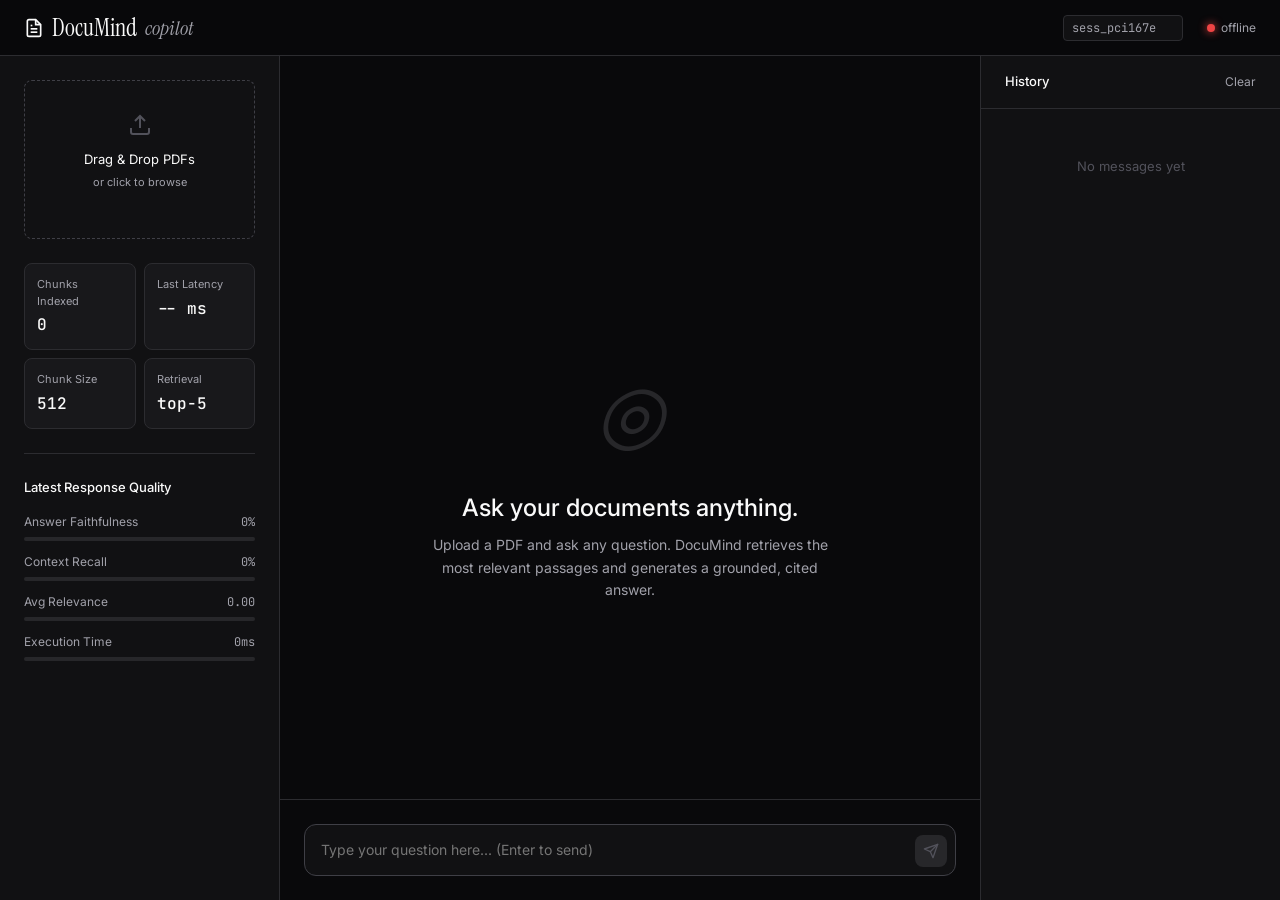
==== commit b9e918f8: "feat: DocuMind v1.0 — production RAG copilot with world-class UI" ====
--- a/index.html
+++ b/index.html
@@ -1,859 +1,733 @@
 <!DOCTYPE html>
 <html lang="en">
 <head>
-<meta charset="UTF-8">
-<meta name="viewport" content="width=device-width, initial-scale=1.0">
-<title>DocuMind — AI Customer Support Copilot</title>
-<link rel="preconnect" href="https://fonts.googleapis.com">
-<link rel="preconnect" href="https://fonts.gstatic.com" crossorigin>
-<link href="https://fonts.googleapis.com/css2?family=Geist:wght@300;400;500;600&family=Geist+Mono:wght@400;500&family=Instrument+Serif:ital@0;1&display=swap" rel="stylesheet">
-<style>
-  :root {
-    --bg-base: #09090B;
-    --bg-surface: #111113;
-    --bg-surface-hover: #18181B;
-    --bg-surface-active: #27272A;
-    --border-subtle: #2C2C30;
-    --border-strong: #3F3F46;
-    --text-primary: #FAFAFA;
-    --text-secondary: #A1A1AA;
-    --text-tertiary: #52525B;
-    
-    --color-green: #22C55E;
-    --color-blue: #3B82F6;
-    --color-amber: #F59E0B;
-    --color-red: #EF4444;
-
-    --font-heading: 'Instrument Serif', serif;
-    --font-body: 'Geist', sans-serif;
-    --font-mono: 'Geist Mono', monospace;
-    
-    --transition: 0.2s cubic-bezier(0.4, 0, 0.2, 1);
-  }
-
-  * { box-sizing: border-box; margin: 0; padding: 0; }
-  body {
-    background-color: var(--bg-base);
-    color: var(--text-primary);
-    font-family: var(--font-body);
-    display: flex;
-    flex-direction: column;
-    height: 100vh;
-    overflow: hidden;
-    -webkit-font-smoothing: antialiased;
-  }
-
-  /* --- HEADER --- */
-  header {
-    height: 60px;
-    border-bottom: 1px solid var(--border-subtle);
-    display: flex;
-    align-items: center;
-    justify-content: space-between;
-    padding: 0 24px;
-    background-color: rgba(9, 9, 11, 0.8);
-    backdrop-filter: blur(12px);
-    z-index: 10;
-  }
-  .logo {
-    display: flex;
-    align-items: center;
-    gap: 8px;
-    font-size: 1.25rem;
-    font-weight: 500;
-  }
-  .logo i { font-family: var(--font-heading); font-style: italic; color: var(--text-secondary); }
-  .header-actions {
-    display: flex;
-    align-items: center;
-    gap: 16px;
-  }
-  .session-id {
-    font-family: var(--font-mono);
-    font-size: 0.8rem;
-    background: var(--bg-surface);
-    border: 1px solid var(--border-subtle);
-    border-radius: 6px;
-    padding: 4px 10px;
-    color: var(--text-secondary);
-    outline: none;
-    width: 140px;
-  }
-  .session-id:focus { border-color: var(--border-strong); color: var(--text-primary); }
-  
-  .status-pill {
-    display: flex;
-    align-items: center;
-    gap: 6px;
-    font-size: 0.8rem;
-    font-weight: 500;
-    color: var(--text-secondary);
-  }
-  .status-dot {
-    width: 8px; height: 8px; border-radius: 50%;
-    background-color: var(--color-green);
-    box-shadow: 0 0 8px var(--color-green);
-  }
-  .status-pill.offline .status-dot {
-    background-color: var(--color-red);
-    box-shadow: 0 0 8px var(--color-red);
-  }
-
-  /* --- APP LAYOUT --- */
-  .app-container {
-    display: flex;
-    flex: 1;
-    overflow: hidden;
-  }
-  .sidebar {
-    width: 280px;
-    background-color: var(--bg-surface);
-    border-right: 1px solid var(--border-subtle);
-    display: flex;
-    flex-direction: column;
-    padding: 20px;
-    gap: 24px;
-    overflow-y: auto;
-  }
-  .right-sidebar {
-    width: 300px;
-    border-right: none;
-    border-left: 1px solid var(--border-subtle);
-  }
-
-  /* --- LEFT SIDEBAR (UPLOAD & STATS) --- */
-  .section-title {
-    font-size: 0.75rem;
-    text-transform: uppercase;
-    letter-spacing: 0.05em;
-    color: var(--text-tertiary);
-    font-weight: 600;
-    margin-bottom: 12px;
-  }
-  
-  .upload-zone {
-    border: 1px dashed var(--border-strong);
-    border-radius: 8px;
-    padding: 24px 16px;
-    text-align: center;
-    cursor: pointer;
-    transition: var(--transition);
-    position: relative;
-    background: var(--bg-base);
-  }
-  .upload-zone:hover {
-    border-color: var(--text-secondary);
-    background: var(--bg-surface-hover);
-  }
-  .upload-icon {
-    margin-bottom: 8px;
-    color: var(--text-secondary);
-  }
-  .upload-text {
-    font-size: 0.875rem;
-    color: var(--text-secondary);
-  }
-  #file-input { display: none; }
-  #file-list {
-    margin-top: 12px;
-    display: flex;
-    flex-direction: column;
-    gap: 6px;
-  }
-  .file-item {
-    font-size: 0.75rem;
-    display: flex;
-    align-items: center;
-    justify-content: space-between;
-    background: var(--bg-surface-hover);
-    padding: 6px 10px;
-    border-radius: 4px;
-    border: 1px solid var(--border-subtle);
-  }
-  .tag-ready { color: var(--color-amber); }
-  .tag-indexed { color: var(--color-green); }
-  
-  .btn {
-    width: 100%;
-    background: var(--text-primary);
-    color: var(--bg-base);
-    border: none;
-    border-radius: 6px;
-    padding: 10px;
-    font-family: inherit;
-    font-weight: 500;
-    cursor: pointer;
-    transition: var(--transition);
-    margin-top: 12px;
-  }
-  .btn:hover { opacity: 0.9; }
-  .btn:disabled { opacity: 0.5; cursor: not-allowed; }
-  .btn-outline {
-    background: transparent;
-    border: 1px solid var(--border-strong);
-    color: var(--text-primary);
-  }
-  .btn-outline:hover { background: var(--bg-surface-active); border-color: var(--text-primary); }
-
-  .stats-grid {
-    display: grid;
-    grid-template-columns: 1fr 1fr;
-    gap: 12px;
-  }
-  .stat-card {
-    background: var(--bg-base);
-    border: 1px solid var(--border-subtle);
-    padding: 12px;
-    border-radius: 8px;
-  }
-  .stat-val { font-family: var(--font-mono); font-size: 1.125rem; font-weight: 500; }
-  .stat-label { font-size: 0.7rem; color: var(--text-secondary); margin-top: 4px; }
-
-  .metrics-box {
-    display: flex;
-    flex-direction: column;
-    gap: 12px;
-  }
-  .metric-row {
-    display: flex;
-    flex-direction: column;
-    gap: 4px;
-  }
-  .metric-header {
-    display: flex;
-    justify-content: space-between;
-    font-size: 0.75rem;
-    color: var(--text-secondary);
-  }
-  .metric-bar-bg {
-    width: 100%;
-    height: 4px;
-    background: var(--bg-base);
-    border-radius: 2px;
-    overflow: hidden;
-  }
-  .metric-bar-fg {
-    height: 100%;
-    width: 0%;
-    transition: width 1s cubic-bezier(0.4, 0, 0.2, 1);
-  }
-  .bg-green { background: var(--color-green); }
-  .bg-blue { background: var(--color-blue); }
-  .bg-white { background: var(--text-primary); }
-  .bg-amber { background: var(--color-amber); }
-
-  /* --- MAIN CHAT PANEL --- */
-  .chat-panel {
-    flex: 1;
-    display: flex;
-    flex-direction: column;
-    position: relative;
-    background: var(--bg-base);
-  }
-  
-  .empty-state {
-    position: absolute;
-    top: 0; left: 0; right: 0; bottom: 0;
-    display: flex;
-    flex-direction: column;
-    justify-content: center;
-    align-items: center;
-    text-align: center;
-    padding: 40px;
-    pointer-events: none;
-    transition: opacity 0.3s ease;
-  }
-  .empty-symbol {
-    font-family: var(--font-heading);
-    font-style: italic;
-    font-size: 80px;
-    color: var(--text-tertiary);
-    opacity: 0.2;
-    margin-bottom: 24px;
-  }
-  .empty-state h2 { font-weight: 400; font-size: 1.5rem; margin-bottom: 12px; }
-  .empty-state p { color: var(--text-secondary); max-width: 400px; line-height: 1.5; }
-
-  .messages-area {
-    flex: 1;
-    overflow-y: auto;
-    padding: 32px 40px;
-    display: flex;
-    flex-direction: column;
-    gap: 32px;
-    scroll-behavior: smooth;
-  }
-
-  .message {
-    display: flex;
-    flex-direction: column;
-    max-width: 80%;
-    animation: fadeIn 0.3s ease;
-  }
-  @keyframes fadeIn { from { opacity: 0; transform: translateY(10px); } to { opacity: 1; transform: translateY(0); } }
-
-  .msg-user { align-self: flex-end; }
-  .msg-bot { align-self: flex-start; }
-
-  .msg-label {
-    font-size: 0.7rem;
-    color: var(--text-tertiary);
-    margin-bottom: 6px;
-    display: flex;
-    align-items: center;
-    gap: 8px;
-  }
-  .msg-user .msg-label { justify-content: flex-end; }
-
-  .msg-bubble {
-    padding: 14px 18px;
-    border-radius: 12px;
-    font-size: 0.95rem;
-    line-height: 1.6;
-    word-wrap: break-word;
-  }
-  .msg-user .msg-bubble {
-    background: var(--bg-surface-active);
-    color: var(--text-primary);
-    border-bottom-right-radius: 4px;
-  }
-  .msg-bot .msg-bubble {
-    background: var(--bg-surface);
-    border: 1px solid var(--border-subtle);
-    border-bottom-left-radius: 4px;
-  }
-
-  .rewrite-badge {
-    display: inline-flex;
-    align-items: center;
-    gap: 4px;
-    background: rgba(245, 158, 11, 0.1);
-    color: var(--color-amber);
-    padding: 4px 8px;
-    border-radius: 4px;
-    font-size: 0.7rem;
-    margin-bottom: 8px;
-    font-family: var(--font-mono);
-  }
-
-  .citations-container {
-    margin-top: 8px;
-    display: flex;
-    flex-wrap: wrap;
-    gap: 6px;
-  }
-  .citation-chip {
-    font-size: 0.7rem;
-    background: rgba(59, 130, 246, 0.1);
-    color: var(--color-blue);
-    border: 1px solid rgba(59, 130, 246, 0.2);
-    padding: 4px 8px;
-    border-radius: 4px;
-    cursor: default;
-    position: relative;
-  }
-  .citation-chip:hover::after {
-    content: attr(data-preview);
-    position: absolute;
-    bottom: 110%;
-    left: 0;
-    width: 280px;
-    background: var(--bg-surface-active);
-    color: var(--text-primary);
-    padding: 8px;
-    border-radius: 6px;
-    border: 1px solid var(--border-strong);
-    box-shadow: 0 4px 12px rgba(0,0,0,0.5);
-    z-index: 100;
-    pointer-events: none;
-    font-family: var(--font-body);
-    white-space: normal;
-    word-wrap: break-word;
-  }
-
-  .typing-indicator {
-    display: flex;
-    gap: 4px;
-    padding: 8px 12px;
-  }
-  .dot {
-    width: 6px; height: 6px;
-    background: var(--text-secondary);
-    border-radius: 50%;
-    animation: bounce 1.4s infinite ease-in-out both;
-  }
-  .dot:nth-child(1) { animation-delay: -0.32s; }
-  .dot:nth-child(2) { animation-delay: -0.16s; }
-  @keyframes bounce { 0%, 80%, 100% { transform: scale(0); } 40% { transform: scale(1); } }
-
-  .input-area {
-    padding: 20px 40px;
-    background: var(--bg-base);
-    border-top: 1px solid var(--border-subtle);
-  }
-  .input-wrapper {
-    position: relative;
-    display: flex;
-    align-items: flex-end;
-    background: var(--bg-surface);
-    border: 1px solid var(--border-strong);
-    border-radius: 12px;
-    transition: var(--transition);
-  }
-  .input-wrapper:focus-within { border-color: var(--text-secondary); }
-  
-  #query-input {
-    width: 100%;
-    background: transparent;
-    border: none;
-    color: var(--text-primary);
-    font-family: inherit;
-    font-size: 0.95rem;
-    padding: 16px;
-    resize: none;
-    outline: none;
-    min-height: 52px;
-    max-height: 150px;
-    line-height: 1.5;
-  }
-  #send-btn {
-    background: var(--text-primary);
-    color: var(--bg-base);
-    border: none;
-    border-radius: 8px;
-    width: 32px; height: 32px;
-    margin: 10px;
-    display: flex;
-    align-items: center;
-    justify-content: center;
-    cursor: pointer;
-    transition: var(--transition);
-    flex-shrink: 0;
-  }
-  #send-btn:hover:not(:disabled) { opacity: 0.8; transform: translateY(-1px); }
-  #send-btn:disabled { opacity: 0.3; cursor: not-allowed; }
-
-  /* --- RIGHT SIDEBAR (HISTORY) --- */
-  .history-header {
-    display: flex;
-    justify-content: space-between;
-    align-items: center;
-    margin-bottom: 16px;
-  }
-  .clear-btn {
-    background: none; border: none;
-    font-size: 0.75rem; color: var(--text-tertiary);
-    cursor: pointer; transition: var(--transition);
-  }
-  .clear-btn:hover { color: var(--color-red); }
-  
-  .history-list {
-    display: flex; flex-direction: column; gap: 12px;
-  }
-  .history-item {
-    padding: 10px;
-    border-radius: 6px;
-    background: var(--bg-surface-active);
-    transition: var(--transition);
-    cursor: pointer;
-    border: 1px solid transparent;
-  }
-  .history-item:hover { border-color: var(--border-strong); }
-  .hist-role { font-size: 0.65rem; color: var(--text-secondary); margin-bottom: 4px; text-transform: uppercase; }
-  .hist-content { font-size: 0.8rem; color: var(--text-primary); white-space: nowrap; overflow: hidden; text-overflow: ellipsis; }
-
-  /* --- TOASTS --- */
-  #toast-container {
-    position: fixed;
-    bottom: 24px; left: 50%;
-    transform: translateX(-50%);
-    display: flex; flex-direction: column; gap: 8px;
-    z-index: 1000;
-  }
-  .toast {
-    background: var(--bg-surface-active);
-    color: var(--text-primary);
-    padding: 12px 20px;
-    border-radius: 8px;
-    font-size: 0.85rem;
-    box-shadow: 0 4px 12px rgba(0,0,0,0.5);
-    border: 1px solid var(--border-strong);
-    animation: slideUp 0.3s cubic-bezier(0.175, 0.885, 0.32, 1.275);
-  }
-  .toast.error { border-color: var(--color-red); }
-  @keyframes slideUp { from { transform: translateY(100%); opacity: 0; } to { transform: translateY(0); opacity: 1; } }
-
-  /* Scrollbar */
-  ::-webkit-scrollbar { width: 6px; height: 6px; }
-  ::-webkit-scrollbar-track { background: transparent; }
-  ::-webkit-scrollbar-thumb { background: var(--border-strong); border-radius: 3px; }
-  ::-webkit-scrollbar-thumb:hover { background: var(--text-tertiary); }
-
-  @media (max-width: 768px) {
-    .app-container { flex-direction: column; overflow-y: auto; }
-    .sidebar { width: 100%; border-right: none; border-bottom: 1px solid var(--border-subtle); max-height: 400px; }
-    .right-sidebar { border-left: none; border-top: 1px solid var(--border-subtle); max-height: 300px; }
-    .chat-panel { min-height: 60vh; }
-  }
-</style>
+    <meta charset="UTF-8">
+    <meta name="viewport" content="width=device-width, initial-scale=1.0">
+    <title>DocuMind — AI Customer Support Copilot</title>
+    <link rel="preconnect" href="https://fonts.googleapis.com">
+    <link rel="preconnect" href="https://fonts.gstatic.com" crossorigin>
+    <link href="https://fonts.googleapis.com/css2?family=Instrument+Serif:ital@0;1&family=Questrial&display=swap" rel="stylesheet">
+    <!-- Note: Geist/Geist Mono aren't directly on Google Fonts yet, using fallback standard modern fonts similar to Geist (Inter/JetBrains Mono or system-ui) -->
+    <link href="https://fonts.googleapis.com/css2?family=Inter:wght@400;500;600&family=JetBrains+Mono&display=swap" rel="stylesheet">
+    <style>
+        :root {
+            --bg-base: #09090B;
+            --bg-surface-1: #111113;
+            --bg-surface-2: #18181B;
+            --bg-surface-3: #27272A;
+            --border-1: #2C2C30;
+            --border-2: #3F3F46;
+            --text-main: #FAFAFA;
+            --text-muted: #A1A1AA;
+            --text-dim: #52525B;
+            --color-green: #22C55E;
+            --color-blue: #3B82F6;
+            --color-amber: #F59E0B;
+            --color-red: #EF4444;
+            --font-display: 'Instrument Serif', serif;
+            --font-body: 'Inter', system-ui, sans-serif;
+            --font-mono: 'JetBrains Mono', monospace;
+        }
+
+        * { box-sizing: border-box; margin: 0; padding: 0; }
+        
+        body {
+            font-family: var(--font-body);
+            background-color: var(--bg-base);
+            color: var(--text-main);
+            height: 100vh;
+            display: flex;
+            flex-direction: column;
+            overflow: hidden;
+            font-size: 14px;
+            line-height: 1.5;
+        }
+
+        /* Generic utilities */
+        .flex { display: flex; }
+        .flex-col { display: flex; flex-direction: column; }
+        .items-center { align-items: center; }
+        .justify-between { justify-content: space-between; }
+        .gap-2 { gap: 0.5rem; }
+        .gap-4 { gap: 1rem; }
+        .p-4 { padding: 1rem; }
+        .p-6 { padding: 1.5rem; }
+        .hidden { display: none !important; }
+        .text-sm { font-size: 12px; }
+        .text-xs { font-size: 11px; }
+        .text-muted { color: var(--text-muted); }
+        .mono { font-family: var(--font-mono); }
+        
+        button {
+            background: none; border: none; color: inherit; font: inherit;
+            cursor: pointer; outline: none; transition: 0.2s ease;
+        }
+
+        /* Header */
+        header {
+            height: 56px;
+            border-bottom: 1px solid var(--border-1);
+            display: flex;
+            align-items: center;
+            justify-content: space-between;
+            padding: 0 1.5rem;
+            background: rgba(9, 9, 11, 0.8);
+            backdrop-filter: blur(8px);
+            z-index: 10;
+        }
+
+        .logo { font-family: var(--font-display); font-size: 24px; display: flex; align-items: center; gap: 8px;}
+        .logo i { font-style: italic; color: var(--text-muted); font-size: 20px; font-family: var(--font-display);}
+
+        .header-controls { display: flex; align-items: center; gap: 1.5rem; }
+        
+        .session-input {
+            background: var(--bg-surface-1);
+            border: 1px solid var(--border-1);
+            color: var(--text-muted);
+            font-family: var(--font-mono);
+            font-size: 12px;
+            padding: 4px 8px;
+            border-radius: 4px;
+            width: 120px;
+            outline: none;
+        }
+        .session-input:focus { border-color: var(--border-2); color: var(--text-main); }
+
+        .api-status { display: flex; align-items: center; gap: 6px; font-size: 12px; color: var(--text-muted); }
+        .status-dot { width: 8px; height: 8px; border-radius: 50%; background: var(--text-dim); }
+        .status-dot.ready { background: var(--color-green); box-shadow: 0 0 8px var(--color-green); }
+        .status-dot.offline { background: var(--color-red); box-shadow: 0 0 8px var(--color-red); }
+
+        /* Main Layout */
+        .app-container {
+            display: flex;
+            flex: 1;
+            overflow: hidden;
+        }
+
+        /* Left Sidebar */
+        .sidebar {
+            width: 280px;
+            border-right: 1px solid var(--border-1);
+            background: var(--bg-surface-1);
+            display: flex;
+            flex-direction: column;
+            overflow-y: auto;
+        }
+        
+        .upload-zone {
+            border: 1px dashed var(--border-2);
+            border-radius: 8px;
+            padding: 2rem 1rem;
+            text-align: center;
+            margin-bottom: 1.5rem;
+            transition: all 0.2s ease;
+            position: relative;
+        }
+        .upload-zone:hover { border-color: var(--text-muted); background: var(--bg-surface-2); }
+        .upload-zone.dragover { border-color: var(--color-blue); background: rgba(59, 130, 246, 0.1); }
+        .upload-icon { margin-bottom: 8px; color: var(--text-dim); }
+        .upload-zone input[type="file"] { display: none; }
+        
+        .file-list { margin-top: 1rem; text-align: left; }
+        .file-item { display: flex; justify-content: space-between; padding: 4px 8px; background: var(--bg-surface-3); border-radius: 4px; margin-bottom: 4px; font-size: 12px;}
+        
+        .btn-primary {
+            width: 100%; padding: 8px; background: var(--text-main); color: var(--bg-base);
+            border-radius: 6px; font-weight: 500; margin-top: 12px; display: none;
+        }
+        .btn-primary:hover { opacity: 0.9; }
+        .btn-primary:disabled { opacity: 0.5; cursor: not-allowed; }
+
+        .stats-grid {
+            display: grid; grid-template-columns: 1fr 1fr; gap: 8px; margin-bottom: 1.5rem;
+        }
+        .stat-card {
+            background: var(--bg-surface-2); border: 1px solid var(--border-1);
+            padding: 12px; border-radius: 8px;
+        }
+        .stat-label { font-size: 11px; color: var(--text-muted); margin-bottom: 4px; }
+        .stat-value { font-family: var(--font-mono); font-size: 16px; font-weight: 500; }
+
+        .metrics-section {
+            border-top: 1px solid var(--border-1);
+            padding-top: 1.5rem;
+        }
+        .metric-item { margin-bottom: 12px; }
+        .metric-header { display: flex; justify-content: space-between; font-size: 12px; margin-bottom: 6px; color: var(--text-muted); }
+        .metric-bar-bg { width: 100%; height: 4px; background: var(--bg-surface-3); border-radius: 2px; overflow: hidden;}
+        .metric-bar { height: 100%; width: 0%; transition: width 1s cubic-bezier(0.4, 0, 0.2, 1); }
+        .bar-green { background: var(--color-green); }
+        .bar-blue { background: var(--color-blue); }
+        .bar-white { background: var(--text-main); }
+        .bar-amber { background: var(--color-amber); }
+
+        /* Main Chat Panel */
+        .chat-panel {
+            flex: 1;
+            display: flex;
+            flex-direction: column;
+            background: var(--bg-base);
+            position: relative;
+        }
+
+        .empty-state {
+            position: absolute; top: 0; left: 0; right: 0; bottom: 0;
+            display: flex; flex-direction: column; align-items: center; justify-content: center;
+            text-align: center; padding: 2rem;
+            pointer-events: none;
+        }
+        .empty-icon { font-family: var(--font-display); font-size: 80px; color: var(--bg-surface-3); font-style: italic; margin-bottom: 1rem;}
+        .empty-title { font-size: 24px; font-weight: 500; margin-bottom: 8px; }
+        .empty-desc { color: var(--text-muted); max-width: 400px; line-height: 1.6; }
+
+        .messages-area {
+            flex: 1; overflow-y: auto; padding: 2rem; scroll-behavior: smooth;
+            display: flex; flex-direction: column; gap: 1.5rem;
+        }
+
+        .message { display: flex; flex-direction: column; max-width: 80%; }
+        .message.user { align-self: flex-end; }
+        .message.bot { align-self: flex-start; }
+
+        .msg-header { font-size: 11px; color: var(--text-dim); margin-bottom: 4px; padding: 0 4px; display: flex; gap: 8px;}
+        .msg-bubble {
+            padding: 12px 16px; border-radius: 12px; line-height: 1.6;
+        }
+        .user .msg-bubble { background: var(--bg-surface-3); color: var(--text-main); border-bottom-right-radius: 4px; }
+        .bot .msg-bubble { background: var(--bg-surface-1); border: 1px solid var(--border-1); border-bottom-left-radius: 4px; }
+
+        .rewrite-badge {
+            display: inline-flex; align-items: center; gap: 4px;
+            background: rgba(245, 158, 11, 0.1); color: var(--color-amber);
+            padding: 2px 8px; border-radius: 12px; font-size: 11px;
+            margin-bottom: 8px; width: fit-content;
+        }
+
+        .citations { display: flex; flex-wrap: wrap; gap: 6px; margin-top: 8px; }
+        .citation-chip {
+            background: rgba(59, 130, 246, 0.1); color: var(--color-blue);
+            border: 1px solid rgba(59, 130, 246, 0.2);
+            padding: 2px 8px; border-radius: 4px; font-size: 11px;
+            cursor: help; position: relative;
+        }
+        
+        .typing-indicator {
+            display: inline-flex; gap: 4px; padding: 16px 20px;
+            background: var(--bg-surface-1); border: 1px solid var(--border-1);
+            border-radius: 12px; border-bottom-left-radius: 4px; align-self: flex-start;
+        }
+        .dot { width: 6px; height: 6px; background: var(--text-muted); border-radius: 50%; opacity: 0.4; animation: blink 1.4s infinite both; }
+        .dot:nth-child(2) { animation-delay: 0.2s; }
+        .dot:nth-child(3) { animation-delay: 0.4s; }
+        @keyframes blink { 0%, 100% { opacity: 0.4; transform: scale(1); } 50% { opacity: 1; transform: scale(1.2); } }
+
+        .input-area {
+            padding: 1.5rem; background: var(--bg-base);
+            border-top: 1px solid var(--border-1);
+        }
+        .input-wrapper {
+            position: relative; background: var(--bg-surface-1);
+            border: 1px solid var(--border-2); border-radius: 12px;
+            transition: border-color 0.2s;
+        }
+        .input-wrapper:focus-within { border-color: var(--text-muted); background: var(--bg-surface-2); }
+        
+        textarea {
+            width: 100%; background: none; border: none; color: var(--text-main);
+            padding: 14px 44px 14px 16px; font-family: inherit; font-size: 14px;
+            resize: none; outline: none; line-height: 1.5; min-height: 50px;
+            max-height: 200px; overflow-y: auto; display: block;
+        }
+        
+        .send-btn {
+            position: absolute; right: 8px; bottom: 8px;
+            width: 32px; height: 32px; background: var(--text-main);
+            color: var(--bg-base); border-radius: 8px;
+            display: flex; align-items: center; justify-content: center;
+        }
+        .send-btn:hover { opacity: 0.9; }
+        .send-btn:disabled { background: var(--bg-surface-3); color: var(--text-dim); cursor: not-allowed; }
+        .send-btn svg { width: 16px; height: 16px; }
+
+        /* Right Sidebar */
+        .history-sidebar {
+            width: 300px; border-left: 1px solid var(--border-1);
+            background: var(--bg-surface-1); display: flex; flex-direction: column;
+        }
+        .history-header {
+            padding: 1rem 1.5rem; border-bottom: 1px solid var(--border-1);
+            display: flex; justify-content: space-between; align-items: center;
+        }
+        .clear-btn { font-size: 12px; color: var(--text-muted); }
+        .clear-btn:hover { color: var(--color-red); }
+        
+        .history-list { flex: 1; overflow-y: auto; padding: 1rem; }
+        .history-item {
+            padding: 12px; border-radius: 8px; margin-bottom: 8px;
+            background: var(--bg-base); border: 1px solid var(--border-1);
+            transition: 0.2s ease; cursor: pointer;
+        }
+        .history-item:hover { border-color: var(--border-2); }
+        .hist-role { font-size: 10px; font-weight: 600; margin-bottom: 4px; color: var(--text-muted); }
+        .hist-role.you { color: var(--color-amber); }
+        .hist-content { font-size: 12px; color: var(--text-main); display: -webkit-box; -webkit-line-clamp: 2; -webkit-box-orient: vertical; overflow: hidden; }
+
+        .hist-empty { text-align: center; color: var(--text-dim); font-size: 13px; margin-top: 2rem;}
+
+        /* Toast */
+        .toast {
+            position: fixed; bottom: 2rem; left: 50%; transform: translateX(-50%) translateY(100%);
+            background: var(--text-main); color: var(--bg-base); padding: 12px 24px;
+            border-radius: 30px; font-weight: 500; font-size: 13px;
+            transition: all 0.3s cubic-bezier(0.4, 0, 0.2, 1); z-index: 100;
+            opacity: 0; box-shadow: 0 10px 30px rgba(0,0,0,0.5);
+        }
+        .toast.show { transform: translateX(-50%) translateY(0); opacity: 1; }
+        .toast.error { background: var(--color-red); color: white; }
+
+        /* Custom Scrollbar */
+        ::-webkit-scrollbar { width: 6px; }
+        ::-webkit-scrollbar-track { background: transparent; }
+        ::-webkit-scrollbar-thumb { background: var(--border-2); border-radius: 3px; }
+        ::-webkit-scrollbar-thumb:hover { background: var(--text-dim); }
+
+        @media (max-width: 768px) {
+            .app-container { flex-direction: column; }
+            .sidebar, .history-sidebar { width: 100%; border: none; height: auto; max-height: 50vh;}
+            .history-sidebar { border-top: 1px solid var(--border-1); }
+        }
+    </style>
 </head>
 <body>
 
-  <!-- HEADER -->
-  <header>
-    <div class="logo">
-      <svg width="24" height="24" viewBox="0 0 24 24" fill="none" stroke="currentColor" stroke-width="2" stroke-linecap="round" stroke-linejoin="round">
-        <path d="M14 2H6a2 2 0 0 0-2 2v16a2 2 0 0 0 2 2h12a2 2 0 0 0 2-2V8z"></path>
-        <polyline points="14 2 14 8 20 8"></polyline>
-        <line x1="16" y1="13" x2="8" y2="13"></line>
-        <line x1="16" y1="17" x2="8" y2="17"></line>
-        <polyline points="10 9 9 9 8 9"></polyline>
-      </svg>
-      DocuMind <i>copilot</i>
+    <div id="toast" class="toast hidden">Message</div>
+
+    <header>
+        <div class="logo">
+            <svg width="20" height="20" viewBox="0 0 24 24" fill="none" stroke="currentColor" stroke-width="2"><path d="M14 2H6a2 2 0 0 0-2 2v16a2 2 0 0 0 2 2h12a2 2 0 0 0 2-2V8z"></path><polyline points="14 2 14 8 20 8"></polyline><line x1="16" y1="13" x2="8" y2="13"></line><line x1="16" y1="17" x2="8" y2="17"></line><polyline points="10 9 9 9 8 9"></polyline></svg>
+            DocuMind <i>copilot</i>
+        </div>
+        <div class="header-controls">
+            <input type="text" id="session-id" class="session-input" value="sess_12345" title="Session ID">
+            <div class="api-status">
+                <div id="status-dot" class="status-dot"></div>
+                <span id="status-text">connecting...</span>
+            </div>
+        </div>
+    </header>
+
+    <div class="app-container">
+        <!-- Left Sidebar -->
+        <aside class="sidebar p-6">
+            <div class="upload-zone" id="drop-zone">
+                <input type="file" id="file-input" multiple accept=".pdf">
+                <svg class="upload-icon" width="24" height="24" viewBox="0 0 24 24" fill="none" stroke="currentColor" stroke-width="2" style="margin: 0 auto 8px;"><path d="M21 15v4a2 2 0 0 1-2 2H5a2 2 0 0 1-2-2v-4"></path><polyline points="17 8 12 3 7 8"></polyline><line x1="12" y1="3" x2="12" y2="15"></line></svg>
+                <div style="font-size: 13px; margin-bottom: 4px;">Drag & Drop PDFs</div>
+                <div class="text-xs text-muted">or click to browse</div>
+                <div id="file-list" class="file-list"></div>
+                <button id="index-btn" class="btn-primary">Index Documents</button>
+            </div>
+
+            <div class="stats-grid">
+                <div class="stat-card">
+                    <div class="stat-label">Chunks Indexed</div>
+                    <div class="stat-value" id="stat-chunks">0</div>
+                </div>
+                <div class="stat-card">
+                    <div class="stat-label">Last Latency</div>
+                    <div class="stat-value" id="stat-latency">-- ms</div>
+                </div>
+                <div class="stat-card">
+                    <div class="stat-label">Chunk Size</div>
+                    <div class="stat-value">512</div>
+                </div>
+                <div class="stat-card">
+                    <div class="stat-label">Retrieval</div>
+                    <div class="stat-value">top-5</div>
+                </div>
+            </div>
+
+            <div class="metrics-section">
+                <h4 style="font-weight: 500; margin-bottom: 1rem; font-size: 13px;">Latest Response Quality</h4>
+                
+                <div class="metric-item">
+                    <div class="metric-header">
+                        <span>Answer Faithfulness</span>
+                        <span id="val-faith" class="mono">0%</span>
+                    </div>
+                    <div class="metric-bar-bg"><div id="bar-faith" class="metric-bar bar-green"></div></div>
+                </div>
+                
+                <div class="metric-item">
+                    <div class="metric-header">
+                        <span>Context Recall</span>
+                        <span id="val-recall" class="mono">0%</span>
+                    </div>
+                    <div class="metric-bar-bg"><div id="bar-recall" class="metric-bar bar-blue"></div></div>
+                </div>
+                
+                <div class="metric-item">
+                    <div class="metric-header">
+                        <span>Avg Relevance</span>
+                        <span id="val-rel" class="mono">0.00</span>
+                    </div>
+                    <div class="metric-bar-bg"><div id="bar-rel" class="metric-bar bar-white"></div></div>
+                </div>
+                
+                <div class="metric-item">
+                    <div class="metric-header">
+                        <span>Execution Time</span>
+                        <span id="val-time" class="mono">0ms</span>
+                    </div>
+                    <div class="metric-bar-bg"><div id="bar-time" class="metric-bar bar-amber"></div></div>
+                </div>
+            </div>
+        </aside>
+
+        <!-- Main Panel -->
+        <main class="chat-panel">
+            <div id="empty-state" class="empty-state">
+                <div class="empty-icon">◎</div>
+                <div class="empty-title">Ask your documents anything.</div>
+                <div class="empty-desc">Upload a PDF and ask any question. DocuMind retrieves the most relevant passages and generates a grounded, cited answer.</div>
+            </div>
+
+            <div id="messages" class="messages-area">
+                <!-- Messages will be appended here -->
+            </div>
+
+            <div class="input-area">
+                <div class="input-wrapper">
+                    <textarea id="query-input" placeholder="Type your question here... (Enter to send)" rows="1"></textarea>
+                    <button id="send-btn" class="send-btn" disabled>
+                        <svg viewBox="0 0 24 24" fill="none" stroke="currentColor" stroke-width="2" stroke-linecap="round" stroke-linejoin="round"><line x1="22" y1="2" x2="11" y2="13"></line><polygon points="22 2 15 22 11 13 2 9 22 2"></polygon></svg>
+                    </button>
+                </div>
+            </div>
+        </main>
+
+        <!-- Right Sidebar -->
+        <aside class="history-sidebar">
+            <div class="history-header">
+                <div style="font-weight: 500; font-size: 13px;">History</div>
+                <button id="clear-history-btn" class="clear-btn">Clear</button>
+            </div>
+            <div id="history-list" class="history-list">
+                <div class="hist-empty">No messages yet</div>
+            </div>
+        </aside>
     </div>
-    <div class="header-actions">
-      <input type="text" id="session-input" class="session-id" value="user_123" title="Session ID">
-      <div id="api-status" class="status-pill offline"><div class="status-dot"></div><span id="status-text">offline</span></div>
-    </div>
-  </header>
-
-  <!-- APP LAYOUT -->
-  <div class="app-container">
-    
-    <!-- LEFT SIDEBAR -->
-    <aside class="sidebar left-sidebar">
-      <div>
-        <div class="section-title">Knowledge Base</div>
-        <div class="upload-zone" id="drop-zone">
-          <svg class="upload-icon" width="24" height="24" viewBox="0 0 24 24" fill="none" stroke="currentColor" stroke-width="2"><path d="M21 15v4a2 2 0 0 1-2 2H5a2 2 0 0 1-2-2v-4"></path><polyline points="17 8 12 3 7 8"></polyline><line x1="12" y1="3" x2="12" y2="15"></line></svg>
-          <div class="upload-text">Drop PDF here or click to browse</div>
-          <input type="file" id="file-input" accept="application/pdf" multiple>
-        </div>
-        <div id="file-list"></div>
-        <button id="btn-index" class="btn" style="display:none;">Index Documents</button>
-      </div>
-
-      <div>
-        <div class="section-title">System Stats</div>
-        <div class="stats-grid">
-          <div class="stat-card">
-            <div class="stat-val" id="stat-chunks">0</div>
-            <div class="stat-label">Chunks</div>
-          </div>
-          <div class="stat-card">
-            <div class="stat-val" id="stat-latency">--</div>
-            <div class="stat-label">Latency ms</div>
-          </div>
-          <div class="stat-card">
-            <div class="stat-val">512</div>
-            <div class="stat-label">Chunk Size</div>
-          </div>
-          <div class="stat-card">
-            <div class="stat-val">Top-5</div>
-            <div class="stat-label">Retrieval</div>
-          </div>
-        </div>
-      </div>
-
-      <div>
-        <div class="section-title">Last Query Metrics</div>
-        <div class="metrics-box">
-          <div class="metric-row">
-            <div class="metric-header"><span>Faithfulness</span><span id="m-faith-val">0%</span></div>
-            <div class="metric-bar-bg"><div id="m-faith-bar" class="metric-bar-fg bg-green"></div></div>
-          </div>
-          <div class="metric-row">
-            <div class="metric-header"><span>Context Recall</span><span id="m-recall-val">0%</span></div>
-            <div class="metric-bar-bg"><div id="m-recall-bar" class="metric-bar-fg bg-blue"></div></div>
-          </div>
-          <div class="metric-row">
-            <div class="metric-header"><span>Relevance</span><span id="m-rel-val">0%</span></div>
-            <div class="metric-bar-bg"><div id="m-rel-bar" class="metric-bar-fg bg-white"></div></div>
-          </div>
-        </div>
-      </div>
-    </aside>
-
-    <!-- MAIN CHAT -->
-    <main class="chat-panel">
-      <div id="empty-state" class="empty-state">
-        <div class="empty-symbol">◎</div>
-        <h2>Ask your documents anything.</h2>
-        <p>Upload a PDF and ask any question. DocuMind retrieves the most relevant passages and generates a grounded, cited answer.</p>
-      </div>
-      
-      <div id="messages-area" class="messages-area">
-        <!-- Messages be appended here -->
-      </div>
-      
-      <div class="input-area">
-        <div class="input-wrapper">
-          <textarea id="query-input" placeholder="Type your question..." rows="1"></textarea>
-          <button id="send-btn" disabled>
-            <svg width="16" height="16" viewBox="0 0 24 24" fill="none" stroke="currentColor" stroke-width="2"><line x1="22" y1="2" x2="11" y2="13"></line><polygon points="22 2 15 22 11 13 2 9 22 2"></polygon></svg>
-          </button>
-        </div>
-      </div>
-    </main>
-
-    <!-- RIGHT SIDEBAR -->
-    <aside class="sidebar right-sidebar">
-      <div class="history-header">
-        <div class="section-title" style="margin:0;">History</div>
-        <button id="btn-clear" class="clear-btn">Clear Session</button>
-      </div>
-      <div id="history-list" class="history-list">
-        <div style="color:var(--text-tertiary); font-size:0.8rem; text-align:center; padding: 20px 0;">No messages yet</div>
-      </div>
-    </aside>
-
-  </div>
-
-  <div id="toast-container"></div>
-
-<script>
-  // Elements
-  const els = {
-    dropZone: document.getElementById('drop-zone'),
-    fileInput: document.getElementById('file-input'),
-    fileList: document.getElementById('file-list'),
-    btnIndex: document.getElementById('btn-index'),
-    statusPill: document.getElementById('api-status'),
-    statusText: document.getElementById('status-text'),
-    statChunks: document.getElementById('stat-chunks'),
-    statLatency: document.getElementById('stat-latency'),
-    mFaithBar: document.getElementById('m-faith-bar'), mFaithVal: document.getElementById('m-faith-val'),
-    mRecallBar: document.getElementById('m-recall-bar'), mRecallVal: document.getElementById('m-recall-val'),
-    mRelBar: document.getElementById('m-rel-bar'), mRelVal: document.getElementById('m-rel-val'),
-    queryInput: document.getElementById('query-input'),
-    sendBtn: document.getElementById('send-btn'),
-    messagesArea: document.getElementById('messages-area'),
-    emptyState: document.getElementById('empty-state'),
-    sessionInput: document.getElementById('session-input'),
-    historyList: document.getElementById('history-list'),
-    btnClear: document.getElementById('btn-clear'),
-    toastContainer: document.getElementById('toast-container')
-  };
-
-  const API_BASE = 'http://localhost:8000/api/v1';
-  let selectedFiles = [];
-  let isThinking = false;
-
-  // --- UTILS ---
-  const logError = (msg) => { console.error(msg); showToast(msg, true); };
-  const showToast = (msg, isError=false) => {
-    const t = document.createElement('div');
-    t.className = `toast ${isError ? 'error' : ''}`;
-    t.innerText = msg;
-    els.toastContainer.appendChild(t);
-    setTimeout(() => { t.style.opacity='0'; setTimeout(()=>t.remove(), 300); }, 3000);
-  };
-  const getSession = () => els.sessionInput.value.trim() || 'default';
-  
-  // --- POLLING & HEALTH ---
-  const checkHealth = async () => {
-    try {
-      const r = await fetch(`${API_BASE}/health`);
-      if(r.ok) {
-        const d = await r.json();
-        els.statusPill.classList.remove('offline');
-        els.statusText.innerText = 'ready';
-        els.statChunks.innerText = d.total_chunks.toLocaleString();
-      } else throw new Error('not ok');
-    } catch(e) {
-      els.statusPill.classList.add('offline');
-      els.statusText.innerText = 'offline';
-    }
-  };
-  setInterval(checkHealth, 15000);
-  checkHealth();
-
-  // --- UPLOAD LOGIC ---
-  els.dropZone.addEventListener('click', () => els.fileInput.click());
-  els.dropZone.addEventListener('dragover', (e) => { e.preventDefault(); els.dropZone.style.borderColor = 'var(--color-blue)'; });
-  els.dropZone.addEventListener('dragleave', (e) => { e.preventDefault(); els.dropZone.style.borderColor = ''; });
-  els.dropZone.addEventListener('drop', (e) => {
-    e.preventDefault(); els.dropZone.style.borderColor = '';
-    handleFiles(e.dataTransfer.files);
-  });
-  els.fileInput.addEventListener('change', (e) => handleFiles(e.target.files));
-
-  const handleFiles = (files) => {
-    if(!files.length) return;
-    selectedFiles = Array.from(files).filter(f => f.name.toLowerCase().endsWith('.pdf'));
-    if(!selectedFiles.length) return showToast('Only PDF files allowed', true);
-    
-    els.fileList.innerHTML = '';
-    selectedFiles.forEach(f => {
-      const div = document.createElement('div');
-      div.className = 'file-item';
-      div.innerHTML = `<span>${f.name}</span><span class="tag-ready">ready</span>`;
-      els.fileList.appendChild(div);
-    });
-    els.btnIndex.style.display = 'block';
-  };
-
-  els.btnIndex.addEventListener('click', async () => {
-    if(!selectedFiles.length) return;
-    els.btnIndex.disabled = true;
-    els.btnIndex.innerText = 'Indexing...';
-    
-    const formData = new FormData();
-    selectedFiles.forEach(f => formData.append('files', f));
-    
-    try {
-      const r = await fetch(`${API_BASE}/upload-documents`, { method: 'POST', body: formData });
-      if(!r.ok) throw new Error((await r.json()).detail || 'Upload failed');
-      const data = await r.json();
-      
-      showToast(`Successfully indexed ${data.chunks_stored} chunks`);
-      els.statChunks.innerText = data.total_chunks.toLocaleString();
-      els.statLatency.innerText = data.latency_ms;
-      Array.from(els.fileList.children).forEach(el => {
-        const tag = el.querySelector('span:last-child');
-        tag.className = 'tag-indexed'; tag.innerText = 'indexed';
-      });
-      setTimeout(() => { els.btnIndex.style.display = 'none'; selectedFiles=[]; }, 2000);
-    } catch(e) { logError(e.message); }
-    finally { els.btnIndex.disabled = false; els.btnIndex.innerText = 'Index Documents'; }
-  });
-
-  // --- CHAT LOGIC ---
-  const setMetrics = (metrics) => {
-    if(!metrics) return;
-    els.mFaithVal.innerText = `${Math.round(metrics.answer_faithfulness*100)}%`;
-    els.mFaithBar.style.width = `${metrics.answer_faithfulness*100}%`;
-    els.mRecallVal.innerText = `${Math.round(metrics.context_recall*100)}%`;
-    els.mRecallBar.style.width = `${metrics.context_recall*100}%`;
-    els.mRelVal.innerText = `${Math.round(metrics.avg_relevance_score*100)}%`;
-    els.mRelBar.style.width = `${metrics.avg_relevance_score*100}%`;
-  };
-
-  const addMessage = (role, content, extra={}) => {
-    els.emptyState.style.opacity = '0';
-    const div = document.createElement('div');
-    div.className = `message msg-${role}`;
-    
-    let html = `<div class="msg-label">${role === 'user' ? 'YOU' : 'DOCUMIND'}</div>`;
-    
-    if(extra.rewritten) {
-      html += `<div class="rewrite-badge">⟳ ${extra.rewritten}</div>`;
-    }
-    
-    html += `<div class="msg-bubble">${content}</div>`;
-    
-    if(extra.citations && extra.citations.length) {
-      html += `<div class="citations-container">`;
-      extra.citations.forEach(c => {
-        html += `<span class="citation-chip" data-preview="${c.preview.replace(/"/g,'&quot;')}">chunk ${c.chunk_id} · ${Math.round(c.relevance_score*100)}%</span>`;
-      });
-      html += `</div>`;
-    }
-    
-    div.innerHTML = html;
-    els.messagesArea.appendChild(div);
-    els.messagesArea.scrollTop = els.messagesArea.scrollHeight;
-    loadHistoryList();
-  };
-
-  const addTyping = () => {
-    const div = document.createElement('div');
-    div.className = 'message msg-bot';
-    div.id = 'typing';
-    div.innerHTML = `<div class="msg-label">DOCUMIND</div><div class="msg-bubble"><div class="typing-indicator"><div class="dot"></div><div class="dot"></div><div class="dot"></div></div></div>`;
-    els.messagesArea.appendChild(div);
-    els.messagesArea.scrollTop = els.messagesArea.scrollHeight;
-  };
-  const removeTyping = () => { const t = document.getElementById('typing'); if(t) t.remove(); }
-
-  // Input Handling
-  els.queryInput.addEventListener('input', function() {
-    this.style.height = 'auto';
-    this.style.height = (this.scrollHeight) + 'px';
-    els.sendBtn.disabled = this.value.trim().length === 0 || isThinking;
-  });
-
-  els.queryInput.addEventListener('keydown', (e) => {
-    if(e.key === 'Enter' && !e.shiftKey) { e.preventDefault(); els.sendBtn.click(); }
-  });
-
-  els.sendBtn.addEventListener('click', async () => {
-    const q = els.queryInput.value.trim();
-    if(!q || isThinking) return;
-    
-    els.queryInput.value = ''; els.queryInput.style.height = 'auto';
-    els.sendBtn.disabled = true; isThinking = true;
-    
-    addMessage('user', q);
-    addTyping();
-    
-    try {
-      const r = await fetch(`${API_BASE}/query`, {
-        method: 'POST', headers: {'Content-Type':'application/json'},
-        body: JSON.stringify({ question: q, session_id: getSession() })
-      });
-      removeTyping();
-      if(!r.ok) throw new Error((await r.json()).detail || 'Query failed');
-      const data = await r.json();
-      
-      addMessage('bot', data.answer, {
-        rewritten: (data.rewritten_query && data.rewritten_query !== q) ? data.rewritten_query : null,
-        citations: data.citations
-      });
-      
-      els.statLatency.innerText = data.latency_ms;
-      setMetrics(data.eval_metrics);
-
-    } catch(e) {
-      removeTyping();
-      logError(e.message);
-      addMessage('bot', `*Error: ${e.message}*`);
-    } finally {
-      isThinking = false;
-      els.sendBtn.disabled = els.queryInput.value.trim().length === 0;
-      els.queryInput.focus();
-    }
-  });
-
-  // --- HISTORY ---
-  const loadHistoryList = async () => {
-    try {
-      const r = await fetch(`${API_BASE}/chat-history/${getSession()}`);
-      if(r.ok) {
-        const d = await r.json();
-        if(!d.history.length) {
-          els.historyList.innerHTML = '<div style="color:var(--text-tertiary); font-size:0.8rem; text-align:center; padding: 20px 0;">No messages yet</div>';
-          return;
-        }
-        els.historyList.innerHTML = '';
-        d.history.forEach(m => {
-          const div = document.createElement('div');
-          div.className = 'history-item';
-          div.innerHTML = `<div class="hist-role">${m.role}</div><div class="hist-content">${m.content}</div>`;
-          els.historyList.appendChild(div);
+
+    <script>
+        const API_BASE = 'http://localhost:8000/api/v1';
+        
+        // DOM Elements
+        const dropZone = document.getElementById('drop-zone');
+        const fileInput = document.getElementById('file-input');
+        const fileList = document.getElementById('file-list');
+        const indexBtn = document.getElementById('index-btn');
+        const statChunks = document.getElementById('stat-chunks');
+        const statLatency = document.getElementById('stat-latency');
+        const statusDot = document.getElementById('status-dot');
+        const statusText = document.getElementById('status-text');
+        
+        const queryInput = document.getElementById('query-input');
+        const sendBtn = document.getElementById('send-btn');
+        const messagesArea = document.getElementById('messages');
+        const emptyState = document.getElementById('empty-state');
+        
+        const sessionIdInput = document.getElementById('session-id');
+        const historyList = document.getElementById('history-list');
+        const clearHistoryBtn = document.getElementById('clear-history-btn');
+        
+        const toast = document.getElementById('toast');
+        
+        // State
+        let selectedFiles = [];
+        let isProcessing = false;
+
+        // Utilities
+        function showToast(msg, isError = false) {
+            toast.textContent = msg;
+            toast.className = `toast show ${isError ? 'error' : ''}`;
+            setTimeout(() => toast.className = 'toast hidden', 3000);
+        }
+
+        function generateId() {
+            return 'sess_' + Math.random().toString(36).substring(2, 9);
+        }
+        
+        // Setup Session
+        if(!localStorage.getItem('docu_session')) {
+            localStorage.setItem('docu_session', generateId());
+        }
+        sessionIdInput.value = localStorage.getItem('docu_session');
+        sessionIdInput.addEventListener('change', (e) => {
+            localStorage.setItem('docu_session', e.target.value);
+            loadHistory();
         });
-      }
-    } catch(e) {}
-  };
-
-  els.btnClear.addEventListener('click', async () => {
-    try {
-      await fetch(`${API_BASE}/chat-history/${getSession()}`, {method:'DELETE'});
-      els.messagesArea.innerHTML = '';
-      els.emptyState.style.opacity = '1';
-      els.historyList.innerHTML = '<div style="color:var(--text-tertiary); font-size:0.8rem; text-align:center; padding: 20px 0;">No messages yet</div>';
-      setMetrics({answer_faithfulness:0, context_recall:0, avg_relevance_score:0});
-      showToast('Session cleared');
-    } catch(e) { logError(e.message); }
-  });
-
-  els.sessionInput.addEventListener('change', () => {
-    els.messagesArea.innerHTML = '';
-    els.emptyState.style.opacity = '1';
-    setMetrics({answer_faithfulness:0, context_recall:0, avg_relevance_score:0});
-    loadHistoryList();
-    showToast(`Switched to session: ${getSession()}`);
-  });
-</script>
+
+        // Health Polling
+        async function checkHealth() {
+            try {
+                const res = await fetch(`${API_BASE}/health`);
+                if(res.ok) {
+                    const data = await res.json();
+                    statusDot.className = 'status-dot ready';
+                    statusText.textContent = 'ready';
+                    statChunks.textContent = data.total_chunks;
+                } else throw new Error();
+            } catch {
+                statusDot.className = 'status-dot offline';
+                statusText.textContent = 'offline';
+            }
+        }
+        setInterval(checkHealth, 15000);
+        checkHealth();
+
+        // File Upload Handling
+        dropZone.addEventListener('click', (e) => {
+            if(e.target !== indexBtn) fileInput.click();
+        });
+        
+        dropZone.addEventListener('dragover', (e) => {
+            e.preventDefault(); dropZone.classList.add('dragover');
+        });
+        dropZone.addEventListener('dragleave', () => dropZone.classList.remove('dragover'));
+        dropZone.addEventListener('drop', (e) => {
+            e.preventDefault(); dropZone.classList.remove('dragover');
+            handleFiles(e.dataTransfer.files);
+        });
+        fileInput.addEventListener('change', (e) => handleFiles(e.target.files));
+
+        function handleFiles(files) {
+            selectedFiles = Array.from(files).filter(f => f.name.toLowerCase().endsWith('.pdf'));
+            if(selectedFiles.length === 0) {
+                showToast("Only PDF files are supported.", true);
+                return;
+            }
+            fileList.innerHTML = selectedFiles.map(f => 
+                `<div class="file-item"><span>${f.name}</span><span style="color:var(--color-green)">ready</span></div>`
+            ).join('');
+            indexBtn.style.display = 'block';
+        }
+
+        indexBtn.addEventListener('click', async () => {
+            if(selectedFiles.length === 0) return;
+            indexBtn.disabled = true;
+            indexBtn.textContent = 'Indexing...';
+            
+            const formData = new FormData();
+            selectedFiles.forEach(f => formData.append('files', f));
+
+            try {
+                const res = await fetch(`${API_BASE}/upload-documents`, {
+                    method: 'POST', body: formData
+                });
+                const data = await res.json();
+                if(!res.ok) throw new Error(data.detail || 'Upload failed');
+                
+                showToast(`Successfully indexed ${data.chunks_stored} chunks`);
+                statChunks.textContent = data.total_chunks;
+                statLatency.textContent = data.latency_ms + ' ms';
+                
+                fileList.innerHTML = selectedFiles.map(f => 
+                    `<div class="file-item"><span>${f.name}</span><span style="color:var(--text-muted)">indexed</span></div>`
+                ).join('');
+                selectedFiles = [];
+                indexBtn.style.display = 'none';
+            } catch (err) {
+                showToast(err.message, true);
+            } finally {
+                indexBtn.disabled = false;
+                indexBtn.textContent = 'Index Documents';
+                fileInput.value = '';
+            }
+        });
+
+        // Chat Input Auto-resize
+        queryInput.addEventListener('input', function() {
+            this.style.height = 'auto';
+            this.style.height = (this.scrollHeight) + 'px';
+            sendBtn.disabled = this.value.trim().length === 0;
+        });
+
+        queryInput.addEventListener('keydown', (e) => {
+            if(e.key === 'Enter' && !e.shiftKey) {
+                e.preventDefault();
+                if(!sendBtn.disabled && !isProcessing) sendQuery();
+            }
+        });
+        
+        sendBtn.addEventListener('click', sendQuery);
+
+        function scrollToBottom() {
+            messagesArea.scrollTop = messagesArea.scrollHeight;
+        }
+
+        function appendMessage(role, content) {
+            emptyState.style.display = 'none';
+            const div = document.createElement('div');
+            div.className = `message ${role}`;
+            
+            const time = new Date().toLocaleTimeString([], {hour: '2-digit', minute:'2-digit'});
+            const roleName = role === 'user' ? 'YOU' : 'DOCUMIND';
+            
+            div.innerHTML = `
+                <div class="msg-header"><span>${roleName}</span> · <span>${time}</span></div>
+                <div class="msg-bubble">${content.replace(/\n/g, '<br>')}</div>
+            `;
+            messagesArea.appendChild(div);
+            scrollToBottom();
+            return div;
+        }
+
+        function appendBotMessageFull(data) {
+            emptyState.style.display = 'none';
+            const div = document.createElement('div');
+            div.className = 'message bot';
+            
+            const time = new Date().toLocaleTimeString([], {hour: '2-digit', minute:'2-digit'});
+            
+            let rewriteHtml = '';
+            if(data.rewritten_query && data.rewritten_query !== queryInput.dataset.lastQ) {
+                rewriteHtml = `<div class="rewrite-badge">↻ ${data.rewritten_query}</div>`;
+            }
+            
+            let citationsHtml = '';
+            if(data.citations && data.citations.length > 0) {
+                const chips = data.citations.map(c => 
+                    `<div class="citation-chip" title="${c.preview.replace(/"/g, '&quot;')}">chunk ${c.chunk_id} · ${Math.round(c.relevance_score*100)}%</div>`
+                ).join('');
+                citationsHtml = `<div class="citations">${chips}</div>`;
+            }
+
+            // Convert [chunk_N] in answer to bolded references for better UI
+            let formattedAnswer = data.answer.replace(/\[chunk_(\d+)\]/g, '<b>[$1]</b>');
+
+            div.innerHTML = `
+                <div class="msg-header"><span>DOCUMIND</span> · <span>${time}</span></div>
+                ${rewriteHtml}
+                <div class="msg-bubble">${formattedAnswer.replace(/\n/g, '<br>')}</div>
+                ${citationsHtml}
+            `;
+            messagesArea.appendChild(div);
+            scrollToBottom();
+        }
+
+        function updateMetrics(metrics, latency) {
+            const faith = metrics.answer_faithfulness * 100;
+            const recall = metrics.context_recall * 100;
+            const rel = metrics.avg_relevance_score;
+            
+            document.getElementById('val-faith').textContent = Math.round(faith) + '%';
+            document.getElementById('bar-faith').style.width = faith + '%';
+            
+            document.getElementById('val-recall').textContent = Math.round(recall) + '%';
+            document.getElementById('bar-recall').style.width = recall + '%';
+            
+            document.getElementById('val-rel').textContent = rel.toFixed(2);
+            document.getElementById('bar-rel').style.width = Math.min(rel * 100, 100) + '%';
+            
+            document.getElementById('val-time').textContent = latency + 'ms';
+            statLatency.textContent = latency + ' ms';
+        }
+
+        async function sendQuery() {
+            const q = queryInput.value.trim();
+            if(!q) return;
+            
+            isProcessing = true;
+            queryInput.value = '';
+            queryInput.style.height = 'auto';
+            sendBtn.disabled = true;
+            queryInput.dataset.lastQ = q;
+            
+            appendMessage('user', q);
+            
+            const typingDiv = document.createElement('div');
+            typingDiv.className = 'typing-indicator';
+            typingDiv.innerHTML = '<div class="dot"></div><div class="dot"></div><div class="dot"></div>';
+            messagesArea.appendChild(typingDiv);
+            scrollToBottom();
+
+            try {
+                const res = await fetch(`${API_BASE}/query`, {
+                    method: 'POST',
+                    headers: {'Content-Type': 'application/json'},
+                    body: JSON.stringify({
+                        question: q,
+                        session_id: sessionIdInput.value
+                    })
+                });
+                
+                const data = await res.json();
+                messagesArea.removeChild(typingDiv);
+                
+                if(!res.ok) throw new Error(data.detail || 'Query failed');
+                
+                appendBotMessageFull(data);
+                updateMetrics(data.eval_metrics, data.latency_ms);
+                loadHistory(); // Refresh right sidebar
+                
+            } catch (err) {
+                messagesArea.removeChild(typingDiv);
+                appendMessage('bot', `Error: ${err.message}`);
+                showToast(err.message, true);
+            } finally {
+                isProcessing = false;
+                sendBtn.disabled = false;
+                queryInput.focus();
+            }
+        }
+
+        // History Management
+        async function loadHistory() {
+            try {
+                const sid = sessionIdInput.value;
+                const res = await fetch(`${API_BASE}/chat-history/${sid}`);
+                if(!res.ok) return;
+                const data = await res.json();
+                
+                if(data.history.length === 0) {
+                    historyList.innerHTML = '<div class="hist-empty">No messages yet</div>';
+                    return;
+                }
+                
+                historyList.innerHTML = data.history.map(m => `
+                    <div class="history-item">
+                        <div class="hist-role ${m.role === 'user' ? 'you' : 'bot'}">${m.role === 'user' ? 'YOU' : 'DOCUMIND'}</div>
+                        <div class="hist-content">${m.content}</div>
+                    </div>
+                `).reverse().join(''); // Show latest at top of sidebar
+                
+            } catch (err) {
+                console.error("History load error", err);
+            }
+        }
+
+        clearHistoryBtn.addEventListener('click', async () => {
+            if(!confirm('Clear conversation history?')) return;
+            try {
+                await fetch(`${API_BASE}/chat-history/${sessionIdInput.value}`, { method: 'DELETE' });
+                messagesArea.innerHTML = '';
+                emptyState.style.display = 'flex';
+                historyList.innerHTML = '<div class="hist-empty">No messages yet</div>';
+                
+                // reset metrics
+                ['faith', 'recall', 'rel'].forEach(id => {
+                    document.getElementById(`val-${id}`).textContent = id === 'rel' ? '0.00' : '0%';
+                    document.getElementById(`bar-${id}`).style.width = '0%';
+                });
+                document.getElementById('val-time').textContent = '0ms';
+                
+            } catch (e) { showToast("Failed to clear history", true); }
+        });
+
+        // Init
+        loadHistory();
+    </script>
 </body>
 </html>
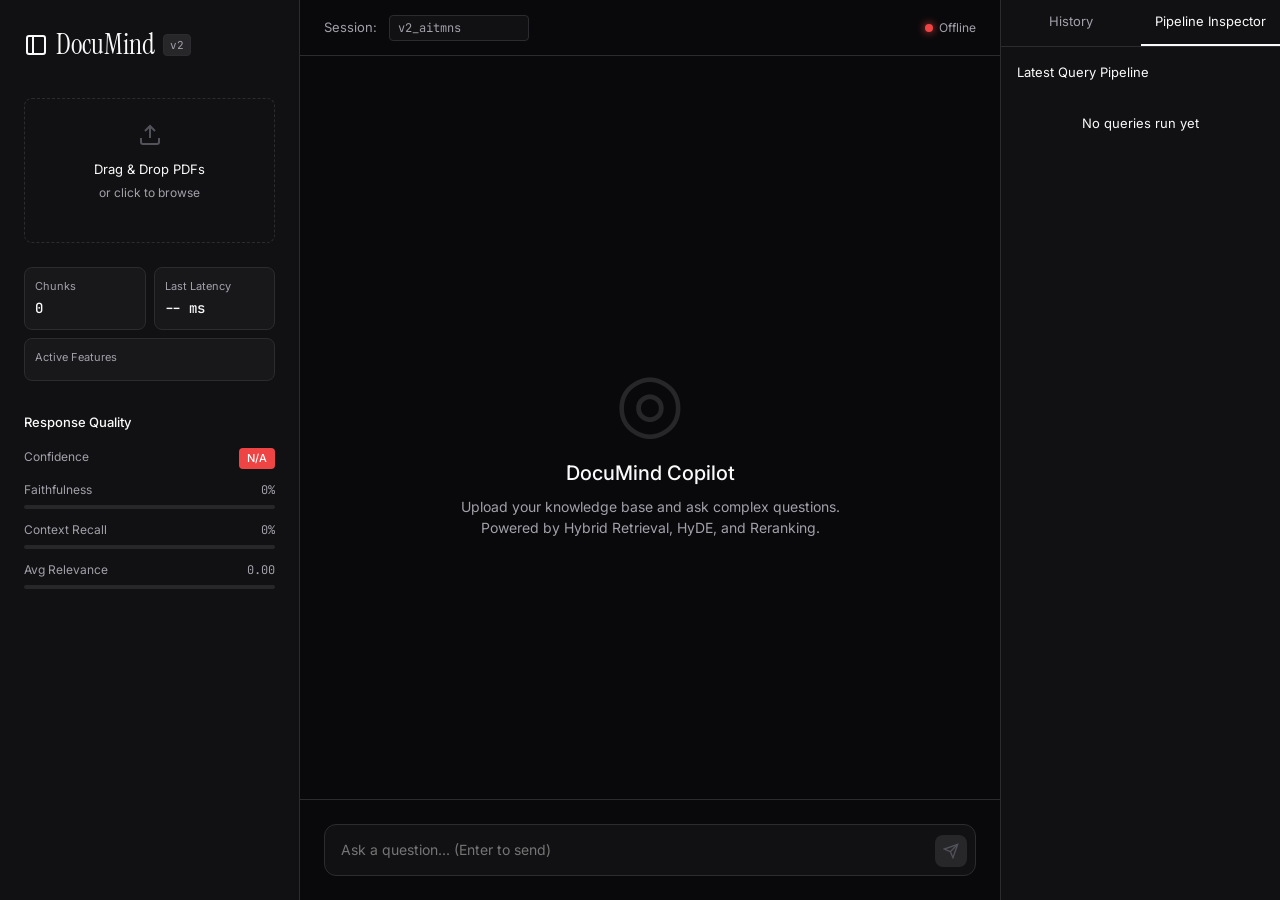
==== commit b9b97ad8: "Refactor to core architecture and add Action Suggestion Engine" ====
--- a/index.html
+++ b/index.html
@@ -3,730 +3,496 @@
 <head>
     <meta charset="UTF-8">
     <meta name="viewport" content="width=device-width, initial-scale=1.0">
-    <title>DocuMind — AI Customer Support Copilot</title>
+    <title>DocuMind v2 — AI Customer Support Copilot</title>
     <link rel="preconnect" href="https://fonts.googleapis.com">
     <link rel="preconnect" href="https://fonts.gstatic.com" crossorigin>
-    <link href="https://fonts.googleapis.com/css2?family=Instrument+Serif:ital@0;1&family=Questrial&display=swap" rel="stylesheet">
-    <!-- Note: Geist/Geist Mono aren't directly on Google Fonts yet, using fallback standard modern fonts similar to Geist (Inter/JetBrains Mono or system-ui) -->
-    <link href="https://fonts.googleapis.com/css2?family=Inter:wght@400;500;600&family=JetBrains+Mono&display=swap" rel="stylesheet">
+    <link href="https://fonts.googleapis.com/css2?family=Instrument+Serif:ital@0;1&family=Inter:wght@400;500;600&family=JetBrains+Mono&display=swap" rel="stylesheet">
     <style>
         :root {
             --bg-base: #09090B;
-            --bg-surface-1: #111113;
-            --bg-surface-2: #18181B;
-            --bg-surface-3: #27272A;
-            --border-1: #2C2C30;
-            --border-2: #3F3F46;
-            --text-main: #FAFAFA;
-            --text-muted: #A1A1AA;
-            --text-dim: #52525B;
-            --color-green: #22C55E;
-            --color-blue: #3B82F6;
-            --color-amber: #F59E0B;
-            --color-red: #EF4444;
-            --font-display: 'Instrument Serif', serif;
-            --font-body: 'Inter', system-ui, sans-serif;
-            --font-mono: 'JetBrains Mono', monospace;
+            --bg-surf1: #111113;
+            --bg-surf2: #18181B;
+            --bg-surf3: #27272A;
+            --border: #2C2C30;
+            --text-pri: #FAFAFA;
+            --text-sec: #A1A1AA;
+            --text-mut: #52525B;
+            --c-green: #22C55E;
+            --c-blue: #3B82F6;
+            --c-amber: #F59E0B;
+            --c-red: #EF4444;
+            --f-disp: 'Instrument Serif', serif;
+            --f-body: 'Inter', system-ui, sans-serif;
+            --f-mono: 'JetBrains Mono', monospace;
         }
 
         * { box-sizing: border-box; margin: 0; padding: 0; }
         
         body {
-            font-family: var(--font-body);
-            background-color: var(--bg-base);
-            color: var(--text-main);
-            height: 100vh;
-            display: flex;
-            flex-direction: column;
-            overflow: hidden;
-            font-size: 14px;
-            line-height: 1.5;
-        }
-
-        /* Generic utilities */
-        .flex { display: flex; }
-        .flex-col { display: flex; flex-direction: column; }
-        .items-center { align-items: center; }
-        .justify-between { justify-content: space-between; }
-        .gap-2 { gap: 0.5rem; }
-        .gap-4 { gap: 1rem; }
-        .p-4 { padding: 1rem; }
-        .p-6 { padding: 1.5rem; }
+            font-family: var(--f-body); background-color: var(--bg-base);
+            color: var(--text-pri); height: 100vh; display: flex;
+            overflow: hidden; font-size: 14px; line-height: 1.5;
+        }
+
+        /* Generic classes */
+        .flex { display: flex; } .flex-col { display: flex; flex-direction: column; }
+        .flex-1 { flex: 1; }
+        .items-center { align-items: center; } .justify-between { justify-content: space-between; }
         .hidden { display: none !important; }
-        .text-sm { font-size: 12px; }
-        .text-xs { font-size: 11px; }
-        .text-muted { color: var(--text-muted); }
-        .mono { font-family: var(--font-mono); }
-        
-        button {
-            background: none; border: none; color: inherit; font: inherit;
-            cursor: pointer; outline: none; transition: 0.2s ease;
-        }
-
-        /* Header */
-        header {
-            height: 56px;
-            border-bottom: 1px solid var(--border-1);
-            display: flex;
-            align-items: center;
-            justify-content: space-between;
-            padding: 0 1.5rem;
-            background: rgba(9, 9, 11, 0.8);
-            backdrop-filter: blur(8px);
-            z-index: 10;
-        }
-
-        .logo { font-family: var(--font-display); font-size: 24px; display: flex; align-items: center; gap: 8px;}
-        .logo i { font-style: italic; color: var(--text-muted); font-size: 20px; font-family: var(--font-display);}
-
-        .header-controls { display: flex; align-items: center; gap: 1.5rem; }
-        
-        .session-input {
-            background: var(--bg-surface-1);
-            border: 1px solid var(--border-1);
-            color: var(--text-muted);
-            font-family: var(--font-mono);
-            font-size: 12px;
-            padding: 4px 8px;
-            border-radius: 4px;
-            width: 120px;
-            outline: none;
-        }
-        .session-input:focus { border-color: var(--border-2); color: var(--text-main); }
-
-        .api-status { display: flex; align-items: center; gap: 6px; font-size: 12px; color: var(--text-muted); }
-        .status-dot { width: 8px; height: 8px; border-radius: 50%; background: var(--text-dim); }
-        .status-dot.ready { background: var(--color-green); box-shadow: 0 0 8px var(--color-green); }
-        .status-dot.offline { background: var(--color-red); box-shadow: 0 0 8px var(--color-red); }
-
-        /* Main Layout */
-        .app-container {
-            display: flex;
-            flex: 1;
-            overflow: hidden;
-        }
-
-        /* Left Sidebar */
-        .sidebar {
-            width: 280px;
-            border-right: 1px solid var(--border-1);
-            background: var(--bg-surface-1);
-            display: flex;
-            flex-direction: column;
-            overflow-y: auto;
-        }
-        
-        .upload-zone {
-            border: 1px dashed var(--border-2);
-            border-radius: 8px;
-            padding: 2rem 1rem;
-            text-align: center;
-            margin-bottom: 1.5rem;
-            transition: all 0.2s ease;
-            position: relative;
-        }
-        .upload-zone:hover { border-color: var(--text-muted); background: var(--bg-surface-2); }
-        .upload-zone.dragover { border-color: var(--color-blue); background: rgba(59, 130, 246, 0.1); }
-        .upload-icon { margin-bottom: 8px; color: var(--text-dim); }
-        .upload-zone input[type="file"] { display: none; }
+        .text-xs { font-size: 12px; } .text-sm { font-size: 13px; }
+        .text-sec { color: var(--text-sec); }
+        .mono { font-family: var(--f-mono); }
+        button { background: none; border: none; color: inherit; cursor: pointer; outline: none; transition: 0.2s; font: inherit;}
+
+        /* Layout Panels */
+        .panel-left { width: 300px; border-right: 1px solid var(--border); background: var(--bg-surf1); display: flex; flex-direction: column; overflow-y: auto; padding: 1.5rem; }
+        .panel-main { flex: 1; display: flex; flex-direction: column; position: relative; }
+        .panel-right { width: 280px; border-left: 1px solid var(--border); background: var(--bg-surf1); display: flex; flex-direction: column; }
+
+        /* Left Panel Specifics */
+        .brand { font-family: var(--f-disp); font-size: 28px; display: flex; align-items: center; gap: 8px; margin-bottom: 2rem;}
+        .brand-badge { background: var(--bg-surf3); font-family: var(--f-mono); font-size: 11px; padding: 2px 6px; border-radius: 4px; border: 1px solid var(--border); color: var(--text-sec); font-style: normal;}
+        
+        .upload-box { border: 1px dashed var(--border); border-radius: 8px; padding: 1.5rem 1rem; text-align: center; cursor: pointer; transition: 0.2s; position: relative; margin-bottom: 1.5rem;}
+        .upload-box:hover { border-color: var(--text-mut); background: var(--bg-surf2); }
+        .upload-box.drag { border-color: var(--c-blue); background: rgba(59,130,246,0.1); }
+        .upload-box input { display: none; }
+        .upload-box svg { color: var(--text-mut); margin-bottom: 8px; }
         
         .file-list { margin-top: 1rem; text-align: left; }
-        .file-item { display: flex; justify-content: space-between; padding: 4px 8px; background: var(--bg-surface-3); border-radius: 4px; margin-bottom: 4px; font-size: 12px;}
-        
-        .btn-primary {
-            width: 100%; padding: 8px; background: var(--text-main); color: var(--bg-base);
-            border-radius: 6px; font-weight: 500; margin-top: 12px; display: none;
-        }
-        .btn-primary:hover { opacity: 0.9; }
-        .btn-primary:disabled { opacity: 0.5; cursor: not-allowed; }
-
-        .stats-grid {
-            display: grid; grid-template-columns: 1fr 1fr; gap: 8px; margin-bottom: 1.5rem;
-        }
-        .stat-card {
-            background: var(--bg-surface-2); border: 1px solid var(--border-1);
-            padding: 12px; border-radius: 8px;
-        }
-        .stat-label { font-size: 11px; color: var(--text-muted); margin-bottom: 4px; }
-        .stat-value { font-family: var(--font-mono); font-size: 16px; font-weight: 500; }
-
-        .metrics-section {
-            border-top: 1px solid var(--border-1);
-            padding-top: 1.5rem;
-        }
-        .metric-item { margin-bottom: 12px; }
-        .metric-header { display: flex; justify-content: space-between; font-size: 12px; margin-bottom: 6px; color: var(--text-muted); }
-        .metric-bar-bg { width: 100%; height: 4px; background: var(--bg-surface-3); border-radius: 2px; overflow: hidden;}
+        .file-item { display: flex; justify-content: space-between; padding: 4px 8px; background: var(--bg-surf3); border-radius: 4px; margin-bottom: 4px; font-size: 12px;}
+        
+        .btn-primary { width: 100%; padding: 8px; background: var(--text-pri); color: var(--bg-base); border-radius: 6px; font-weight: 500; margin-top: 12px; display: none; }
+        .btn-primary:hover { opacity: 0.9; } .btn-primary:disabled { opacity: 0.5; cursor: not-allowed; }
+
+        .stats-grid { display: grid; grid-template-columns: 1fr 1fr; gap: 8px; margin-bottom: 2rem; }
+        .stat-card { background: var(--bg-surf2); border: 1px solid var(--border); padding: 10px; border-radius: 8px; }
+        .stat-lbl { font-size: 11px; color: var(--text-sec); margin-bottom: 4px; }
+        .stat-val { font-family: var(--f-mono); font-size: 14px; font-weight: 500; }
+        .stat-badge { display: inline-block; padding: 2px 6px; font-size: 10px; border-radius: 4px; background: rgba(34,197,94,0.1); color: var(--c-green); border: 1px solid rgba(34,197,94,0.2); margin-top:4px;}
+
+        .metrics h3 { font-size: 13px; font-weight: 500; margin-bottom: 1rem; }
+        .metric-row { margin-bottom: 12px; }
+        .metric-head { display: flex; justify-content: space-between; font-size: 12px; color: var(--text-sec); margin-bottom: 6px; }
+        .metric-bar-bg { width: 100%; height: 4px; background: var(--bg-surf3); border-radius: 2px; overflow: hidden; }
         .metric-bar { height: 100%; width: 0%; transition: width 1s cubic-bezier(0.4, 0, 0.2, 1); }
-        .bar-green { background: var(--color-green); }
-        .bar-blue { background: var(--color-blue); }
-        .bar-white { background: var(--text-main); }
-        .bar-amber { background: var(--color-amber); }
-
-        /* Main Chat Panel */
-        .chat-panel {
-            flex: 1;
-            display: flex;
-            flex-direction: column;
-            background: var(--bg-base);
-            position: relative;
-        }
-
-        .empty-state {
-            position: absolute; top: 0; left: 0; right: 0; bottom: 0;
-            display: flex; flex-direction: column; align-items: center; justify-content: center;
-            text-align: center; padding: 2rem;
-            pointer-events: none;
-        }
-        .empty-icon { font-family: var(--font-display); font-size: 80px; color: var(--bg-surface-3); font-style: italic; margin-bottom: 1rem;}
-        .empty-title { font-size: 24px; font-weight: 500; margin-bottom: 8px; }
-        .empty-desc { color: var(--text-muted); max-width: 400px; line-height: 1.6; }
-
-        .messages-area {
-            flex: 1; overflow-y: auto; padding: 2rem; scroll-behavior: smooth;
-            display: flex; flex-direction: column; gap: 1.5rem;
-        }
-
-        .message { display: flex; flex-direction: column; max-width: 80%; }
-        .message.user { align-self: flex-end; }
-        .message.bot { align-self: flex-start; }
-
-        .msg-header { font-size: 11px; color: var(--text-dim); margin-bottom: 4px; padding: 0 4px; display: flex; gap: 8px;}
-        .msg-bubble {
-            padding: 12px 16px; border-radius: 12px; line-height: 1.6;
-        }
-        .user .msg-bubble { background: var(--bg-surface-3); color: var(--text-main); border-bottom-right-radius: 4px; }
-        .bot .msg-bubble { background: var(--bg-surface-1); border: 1px solid var(--border-1); border-bottom-left-radius: 4px; }
-
-        .rewrite-badge {
-            display: inline-flex; align-items: center; gap: 4px;
-            background: rgba(245, 158, 11, 0.1); color: var(--color-amber);
-            padding: 2px 8px; border-radius: 12px; font-size: 11px;
-            margin-bottom: 8px; width: fit-content;
-        }
-
-        .citations { display: flex; flex-wrap: wrap; gap: 6px; margin-top: 8px; }
-        .citation-chip {
-            background: rgba(59, 130, 246, 0.1); color: var(--color-blue);
-            border: 1px solid rgba(59, 130, 246, 0.2);
-            padding: 2px 8px; border-radius: 4px; font-size: 11px;
-            cursor: help; position: relative;
-        }
-        
-        .typing-indicator {
-            display: inline-flex; gap: 4px; padding: 16px 20px;
-            background: var(--bg-surface-1); border: 1px solid var(--border-1);
-            border-radius: 12px; border-bottom-left-radius: 4px; align-self: flex-start;
-        }
-        .dot { width: 6px; height: 6px; background: var(--text-muted); border-radius: 50%; opacity: 0.4; animation: blink 1.4s infinite both; }
-        .dot:nth-child(2) { animation-delay: 0.2s; }
-        .dot:nth-child(3) { animation-delay: 0.4s; }
+        
+        .conf-badge { padding: 2px 8px; border-radius: 4px; font-size: 11px; font-weight: 500; color: #fff;}
+        .bg-high { background: var(--c-green); }
+        .bg-medium { background: var(--c-amber); }
+        .bg-low { background: var(--c-red); }
+        .bg-blue { background: var(--c-blue); }
+        .bg-white { background: var(--text-pri); }
+        .text-amber { color: var(--c-amber); }
+
+        .escalate-banner { margin-top: 1rem; padding: 12px; border-radius: 6px; background: rgba(239, 68, 68, 0.1); border: 1px solid rgba(239, 68, 68, 0.3); display: flex; align-items: flex-start; gap: 8px; color: var(--text-pri); font-size: 12px;}
+
+        /* Main Panel Specifics */
+        .main-header { padding: 0 1.5rem; height: 56px; display: flex; align-items: center; justify-content: space-between; border-bottom: 1px solid var(--border); background: var(--bg-base); }
+        .session-ctrl { display: flex; align-items: center; gap: 12px;}
+        .session-in { background: var(--bg-surf1); border: 1px solid var(--border); color: var(--text-sec); padding: 4px 8px; border-radius: 4px; outline: none; font-size: 12px; font-family: var(--f-mono); width: 140px;}
+        .status-ind { display: flex; align-items: center; gap: 6px; font-size: 12px; color: var(--text-sec); }
+        .dot { width: 8px; height: 8px; border-radius: 50%; background: var(--text-mut); box-shadow: 0 0 8px currentColor; }
+        .dot.ok { background: var(--c-green); color: var(--c-green); }
+        .dot.err { background: var(--c-red); color: var(--c-red); }
+
+        .chat-area { flex: 1; overflow-y: auto; padding: 2rem; display: flex; flex-direction: column; gap: 1.5rem; scroll-behavior: smooth; }
+        
+        .empty { position: absolute; top: 0; left: 0; right: 0; bottom: 0; display: flex; flex-direction: column; align-items: center; justify-content: center; pointer-events: none; }
+        .empty-glyph { font-family: var(--f-disp); font-size: 80px; color: var(--bg-surf3); line-height: 1; margin-bottom: 1rem; }
+        .empty h2 { font-size: 20px; font-weight: 500; margin-bottom: 8px; }
+        .empty p { color: var(--text-sec); max-width: 380px; text-align: center; }
+
+        .msg { display: flex; flex-direction: column; max-width: 85%; }
+        .msg.user { align-self: flex-end; }
+        .msg.bot { align-self: flex-start; }
+        .msg-info { font-size: 11px; color: var(--text-mut); margin-bottom: 6px; display: flex; gap: 8px; padding: 0 4px; align-items: center;}
+        
+        .msg-bubble { padding: 14px 18px; border-radius: 12px; line-height: 1.6; font-size: 14px;}
+        .user .msg-bubble { background: var(--bg-surf3); border-bottom-right-radius: 4px; }
+        .bot .msg-bubble { background: var(--bg-surf1); border: 1px solid var(--border); border-bottom-left-radius: 4px; }
+        .bot .msg-bubble p { margin-bottom: 8px; }
+        .bot .msg-bubble p:last-child { margin-bottom: 0; }
+        .bot .msg-bubble ul, .bot .msg-bubble ol { margin-left: 20px; margin-bottom: 8px; }
+
+        .pill { display: inline-flex; align-items: center; padding: 2px 8px; border-radius: 12px; font-size: 11px; background: rgba(245, 158, 11, 0.1); color: var(--c-amber); margin-bottom: 8px; width: fit-content;}
+        .conf-pill { display: inline-flex; padding: 2px 6px; border-radius: 4px; font-size: 10px; color: #fff;}
+        .citations { display: flex; flex-wrap: wrap; gap: 6px; margin-top: 10px; }
+        .cite-chip { background: rgba(59, 130, 246, 0.1); color: var(--c-blue); border: 1px solid rgba(59, 130, 246, 0.2); padding: 2px 8px; border-radius: 4px; font-size: 11px; cursor: help; position: relative;}
+        .cite-chip:hover::after { content: attr(title); position: absolute; bottom: 100%; left: 0; background: var(--bg-surf2); color: var(--text-pri); padding: 8px; border: 1px solid var(--border); border-radius: 6px; width: 300px; z-index: 10; font-size: 12px; margin-bottom: 4px; box-shadow: 0 4px 12px rgba(0,0,0,0.5); }
+        .actions { display: flex; flex-wrap: wrap; gap: 8px; margin-top: 12px; }
+        .action-btn { background: var(--bg-surf2); border: 1px solid var(--border); color: var(--text-pri); padding: 6px 14px; border-radius: 6px; font-size: 13px; font-weight: 500; cursor: pointer; transition: 0.2s; }
+        .action-btn:hover { background: var(--bg-surf3); border-color: var(--text-mut); }
+
+        .typing { display: flex; gap: 4px; padding: 16px 20px; background: var(--bg-surf1); border: 1px solid var(--border); border-radius: 12px; border-bottom-left-radius: 4px; align-self: flex-start; }
+        .tdot { width: 6px; height: 6px; background: var(--text-sec); border-radius: 50%; opacity: 0.4; animation: blink 1.4s infinite both; }
+        .tdot:nth-child(2) { animation-delay: 0.2s; }
+        .tdot:nth-child(3) { animation-delay: 0.4s; }
         @keyframes blink { 0%, 100% { opacity: 0.4; transform: scale(1); } 50% { opacity: 1; transform: scale(1.2); } }
 
-        .input-area {
-            padding: 1.5rem; background: var(--bg-base);
-            border-top: 1px solid var(--border-1);
-        }
-        .input-wrapper {
-            position: relative; background: var(--bg-surface-1);
-            border: 1px solid var(--border-2); border-radius: 12px;
-            transition: border-color 0.2s;
-        }
-        .input-wrapper:focus-within { border-color: var(--text-muted); background: var(--bg-surface-2); }
-        
-        textarea {
-            width: 100%; background: none; border: none; color: var(--text-main);
-            padding: 14px 44px 14px 16px; font-family: inherit; font-size: 14px;
-            resize: none; outline: none; line-height: 1.5; min-height: 50px;
-            max-height: 200px; overflow-y: auto; display: block;
-        }
-        
-        .send-btn {
-            position: absolute; right: 8px; bottom: 8px;
-            width: 32px; height: 32px; background: var(--text-main);
-            color: var(--bg-base); border-radius: 8px;
-            display: flex; align-items: center; justify-content: center;
-        }
-        .send-btn:hover { opacity: 0.9; }
-        .send-btn:disabled { background: var(--bg-surface-3); color: var(--text-dim); cursor: not-allowed; }
-        .send-btn svg { width: 16px; height: 16px; }
-
-        /* Right Sidebar */
-        .history-sidebar {
-            width: 300px; border-left: 1px solid var(--border-1);
-            background: var(--bg-surface-1); display: flex; flex-direction: column;
-        }
-        .history-header {
-            padding: 1rem 1.5rem; border-bottom: 1px solid var(--border-1);
-            display: flex; justify-content: space-between; align-items: center;
-        }
-        .clear-btn { font-size: 12px; color: var(--text-muted); }
-        .clear-btn:hover { color: var(--color-red); }
-        
-        .history-list { flex: 1; overflow-y: auto; padding: 1rem; }
-        .history-item {
-            padding: 12px; border-radius: 8px; margin-bottom: 8px;
-            background: var(--bg-base); border: 1px solid var(--border-1);
-            transition: 0.2s ease; cursor: pointer;
-        }
-        .history-item:hover { border-color: var(--border-2); }
-        .hist-role { font-size: 10px; font-weight: 600; margin-bottom: 4px; color: var(--text-muted); }
-        .hist-role.you { color: var(--color-amber); }
-        .hist-content { font-size: 12px; color: var(--text-main); display: -webkit-box; -webkit-line-clamp: 2; -webkit-box-orient: vertical; overflow: hidden; }
-
-        .hist-empty { text-align: center; color: var(--text-dim); font-size: 13px; margin-top: 2rem;}
-
-        /* Toast */
-        .toast {
-            position: fixed; bottom: 2rem; left: 50%; transform: translateX(-50%) translateY(100%);
-            background: var(--text-main); color: var(--bg-base); padding: 12px 24px;
-            border-radius: 30px; font-weight: 500; font-size: 13px;
-            transition: all 0.3s cubic-bezier(0.4, 0, 0.2, 1); z-index: 100;
-            opacity: 0; box-shadow: 0 10px 30px rgba(0,0,0,0.5);
-        }
-        .toast.show { transform: translateX(-50%) translateY(0); opacity: 1; }
-        .toast.error { background: var(--color-red); color: white; }
-
-        /* Custom Scrollbar */
+        .input-bar { padding: 1.5rem; border-top: 1px solid var(--border); background: var(--bg-base); }
+        .input-wrap { position: relative; background: var(--bg-surf1); border: 1px solid var(--border); border-radius: 12px; transition: 0.2s; display: flex; flex-direction: column;}
+        .input-wrap:focus-within { border-color: var(--text-sec); background: var(--bg-surf2); }
+        .input-wrap textarea { width: 100%; background: none; border: none; color: var(--text-pri); padding: 14px 44px 14px 16px; font-family: inherit; font-size: 14px; resize: none; outline: none; line-height: 1.5; min-height: 50px; max-height: 200px; border-radius: 12px;}
+        .send-btn { position: absolute; right: 8px; bottom: 8px; width: 32px; height: 32px; background: var(--text-pri); color: var(--bg-base); border-radius: 8px; display: flex; align-items: center; justify-content: center; }
+        .send-btn:hover { background: #ddd; }
+        .send-btn:disabled { background: var(--bg-surf3); color: var(--text-mut); cursor: not-allowed; }
+
+        /* Right Panel Specifics */
+        .tabs { display: flex; border-bottom: 1px solid var(--border); }
+        .tab { flex: 1; text-align: center; padding: 12px; font-size: 13px; color: var(--text-sec); border-bottom: 2px solid transparent; cursor: pointer; transition: 0.2s;}
+        .tab.active { color: var(--text-pri); border-bottom-color: var(--text-pri); }
+        
+        .tab-content { flex: 1; overflow-y: auto; padding: 1rem; display: none; }
+        .tab-content.active { display: block; }
+        
+        .hist-item { padding: 12px; background: var(--bg-surf2); border: 1px solid var(--border); border-radius: 8px; margin-bottom: 8px; }
+        .hist-role { font-size: 10px; font-weight: 600; margin-bottom: 4px; color: var(--text-sec); }
+        .hist-role.you { color: var(--c-amber); }
+        .hist-text { font-size: 12px; display: -webkit-box; -webkit-line-clamp: 2; -webkit-box-orient: vertical; overflow: hidden; }
+
+        .pipe-step { display: flex; align-items: flex-start; gap: 8px; margin-bottom: 12px; font-size: 12px; color: var(--text-sec); }
+        .pipe-icon { color: var(--c-green); flex-shrink: 0; margin-top: 2px;}
+
+        .toast { position: fixed; bottom: 24px; left: 50%; transform: translate(-50%, 100%); background: var(--text-pri); color: var(--bg-base); padding: 12px 24px; border-radius: 30px; font-size: 13px; font-weight: 500; z-index: 100; transition: 0.3s cubic-bezier(0.4, 0, 0.2, 1); opacity: 0; box-shadow: 0 10px 30px rgba(0,0,0,0.5); }
+        .toast.show { transform: translate(-50%, 0); opacity: 1; }
+        .toast.err { background: var(--c-red); color: white; }
+
+        /* Scrollbars */
         ::-webkit-scrollbar { width: 6px; }
         ::-webkit-scrollbar-track { background: transparent; }
-        ::-webkit-scrollbar-thumb { background: var(--border-2); border-radius: 3px; }
-        ::-webkit-scrollbar-thumb:hover { background: var(--text-dim); }
-
-        @media (max-width: 768px) {
-            .app-container { flex-direction: column; }
-            .sidebar, .history-sidebar { width: 100%; border: none; height: auto; max-height: 50vh;}
-            .history-sidebar { border-top: 1px solid var(--border-1); }
+        ::-webkit-scrollbar-thumb { background: var(--border); border-radius: 3px; }
+        ::-webkit-scrollbar-thumb:hover { background: var(--text-mut); }
+
+        @media (max-width: 900px) {
+            body { flex-direction: column; overflow-y: auto; height: auto;}
+            .panel-left, .panel-right { width: 100%; border: none; height: auto; max-height: none;}
+            .panel-main { min-height: 80vh; }
         }
     </style>
 </head>
 <body>
 
-    <div id="toast" class="toast hidden">Message</div>
-
-    <header>
-        <div class="logo">
-            <svg width="20" height="20" viewBox="0 0 24 24" fill="none" stroke="currentColor" stroke-width="2"><path d="M14 2H6a2 2 0 0 0-2 2v16a2 2 0 0 0 2 2h12a2 2 0 0 0 2-2V8z"></path><polyline points="14 2 14 8 20 8"></polyline><line x1="16" y1="13" x2="8" y2="13"></line><line x1="16" y1="17" x2="8" y2="17"></line><polyline points="10 9 9 9 8 9"></polyline></svg>
-            DocuMind <i>copilot</i>
-        </div>
-        <div class="header-controls">
-            <input type="text" id="session-id" class="session-input" value="sess_12345" title="Session ID">
-            <div class="api-status">
-                <div id="status-dot" class="status-dot"></div>
-                <span id="status-text">connecting...</span>
-            </div>
-        </div>
-    </header>
-
-    <div class="app-container">
-        <!-- Left Sidebar -->
-        <aside class="sidebar p-6">
-            <div class="upload-zone" id="drop-zone">
-                <input type="file" id="file-input" multiple accept=".pdf">
-                <svg class="upload-icon" width="24" height="24" viewBox="0 0 24 24" fill="none" stroke="currentColor" stroke-width="2" style="margin: 0 auto 8px;"><path d="M21 15v4a2 2 0 0 1-2 2H5a2 2 0 0 1-2-2v-4"></path><polyline points="17 8 12 3 7 8"></polyline><line x1="12" y1="3" x2="12" y2="15"></line></svg>
-                <div style="font-size: 13px; margin-bottom: 4px;">Drag & Drop PDFs</div>
-                <div class="text-xs text-muted">or click to browse</div>
-                <div id="file-list" class="file-list"></div>
-                <button id="index-btn" class="btn-primary">Index Documents</button>
-            </div>
-
-            <div class="stats-grid">
-                <div class="stat-card">
-                    <div class="stat-label">Chunks Indexed</div>
-                    <div class="stat-value" id="stat-chunks">0</div>
+    <div id="toast" class="toast hidden"></div>
+
+    <!-- Left Panel -->
+    <aside class="panel-left">
+        <div class="brand">
+            <svg width="24" height="24" viewBox="0 0 24 24" fill="none" stroke="currentColor" stroke-width="2"><rect x="3" y="3" width="18" height="18" rx="2" ry="2"></rect><line x1="9" y1="3" x2="9" y2="21"></line></svg>
+            DocuMind <span class="brand-badge">v2</span>
+        </div>
+
+        <div class="upload-box" id="drop-zone">
+            <input type="file" id="file-input" multiple accept=".pdf">
+            <svg width="24" height="24" viewBox="0 0 24 24" fill="none" stroke="currentColor" stroke-width="2"><path d="M21 15v4a2 2 0 0 1-2 2H5a2 2 0 0 1-2-2v-4"></path><polyline points="17 8 12 3 7 8"></polyline><line x1="12" y1="3" x2="12" y2="15"></line></svg>
+            <div style="font-size:13px; margin-bottom:4px;">Drag & Drop PDFs</div>
+            <div class="text-xs text-sec">or click to browse</div>
+            <div id="file-list" class="file-list"></div>
+            <button id="index-btn" class="btn-primary">Index Documents</button>
+        </div>
+
+        <div class="stats-grid">
+            <div class="stat-card">
+                <div class="stat-lbl">Chunks</div>
+                <div class="stat-val" id="stat-chunks">0</div>
+            </div>
+            <div class="stat-card">
+                <div class="stat-lbl">Last Latency</div>
+                <div class="stat-val" id="stat-lat">-- ms</div>
+            </div>
+            <div class="stat-card" style="grid-column: span 2;">
+                <div class="stat-lbl">Active Features</div>
+                <div id="active-feats">
+                    <!-- Feature badges -->
                 </div>
-                <div class="stat-card">
-                    <div class="stat-label">Last Latency</div>
-                    <div class="stat-value" id="stat-latency">-- ms</div>
-                </div>
-                <div class="stat-card">
-                    <div class="stat-label">Chunk Size</div>
-                    <div class="stat-value">512</div>
-                </div>
-                <div class="stat-card">
-                    <div class="stat-label">Retrieval</div>
-                    <div class="stat-value">top-5</div>
-                </div>
-            </div>
-
-            <div class="metrics-section">
-                <h4 style="font-weight: 500; margin-bottom: 1rem; font-size: 13px;">Latest Response Quality</h4>
-                
-                <div class="metric-item">
-                    <div class="metric-header">
-                        <span>Answer Faithfulness</span>
-                        <span id="val-faith" class="mono">0%</span>
-                    </div>
-                    <div class="metric-bar-bg"><div id="bar-faith" class="metric-bar bar-green"></div></div>
-                </div>
-                
-                <div class="metric-item">
-                    <div class="metric-header">
-                        <span>Context Recall</span>
-                        <span id="val-recall" class="mono">0%</span>
-                    </div>
-                    <div class="metric-bar-bg"><div id="bar-recall" class="metric-bar bar-blue"></div></div>
-                </div>
-                
-                <div class="metric-item">
-                    <div class="metric-header">
-                        <span>Avg Relevance</span>
-                        <span id="val-rel" class="mono">0.00</span>
-                    </div>
-                    <div class="metric-bar-bg"><div id="bar-rel" class="metric-bar bar-white"></div></div>
-                </div>
-                
-                <div class="metric-item">
-                    <div class="metric-header">
-                        <span>Execution Time</span>
-                        <span id="val-time" class="mono">0ms</span>
-                    </div>
-                    <div class="metric-bar-bg"><div id="bar-time" class="metric-bar bar-amber"></div></div>
-                </div>
-            </div>
-        </aside>
-
-        <!-- Main Panel -->
-        <main class="chat-panel">
-            <div id="empty-state" class="empty-state">
-                <div class="empty-icon">◎</div>
-                <div class="empty-title">Ask your documents anything.</div>
-                <div class="empty-desc">Upload a PDF and ask any question. DocuMind retrieves the most relevant passages and generates a grounded, cited answer.</div>
-            </div>
-
-            <div id="messages" class="messages-area">
-                <!-- Messages will be appended here -->
-            </div>
-
-            <div class="input-area">
-                <div class="input-wrapper">
-                    <textarea id="query-input" placeholder="Type your question here... (Enter to send)" rows="1"></textarea>
-                    <button id="send-btn" class="send-btn" disabled>
-                        <svg viewBox="0 0 24 24" fill="none" stroke="currentColor" stroke-width="2" stroke-linecap="round" stroke-linejoin="round"><line x1="22" y1="2" x2="11" y2="13"></line><polygon points="22 2 15 22 11 13 2 9 22 2"></polygon></svg>
-                    </button>
-                </div>
-            </div>
-        </main>
-
-        <!-- Right Sidebar -->
-        <aside class="history-sidebar">
-            <div class="history-header">
-                <div style="font-weight: 500; font-size: 13px;">History</div>
-                <button id="clear-history-btn" class="clear-btn">Clear</button>
-            </div>
-            <div id="history-list" class="history-list">
-                <div class="hist-empty">No messages yet</div>
-            </div>
-        </aside>
-    </div>
+            </div>
+        </div>
+
+        <div class="metrics">
+            <h3>Response Quality</h3>
+            
+            <div class="metric-row">
+                <div class="metric-head"><span>Confidence</span><span id="v-conf" class="conf-badge bg-low">N/A</span></div>
+            </div>
+
+            <div class="metric-row">
+                <div class="metric-head"><span>Faithfulness</span><span id="v-faith" class="mono">0%</span></div>
+                <div class="metric-bar-bg"><div id="b-faith" class="metric-bar bg-green"></div></div>
+            </div>
+            
+            <div class="metric-row">
+                <div class="metric-head"><span>Context Recall</span><span id="v-recall" class="mono">0%</span></div>
+                <div class="metric-bar-bg"><div id="b-recall" class="metric-bar bg-blue"></div></div>
+            </div>
+            
+            <div class="metric-row">
+                <div class="metric-head"><span>Avg Relevance</span><span id="v-rel" class="mono">0.00</span></div>
+                <div class="metric-bar-bg"><div id="b-rel" class="metric-bar bg-white"></div></div>
+            </div>
+        </div>
+
+        <div id="escalate-banner" class="escalate-banner hidden">
+            <svg width="16" height="16" viewBox="0 0 24 24" fill="none" stroke="currentColor" stroke-width="2"><path d="M10.29 3.86L1.82 18a2 2 0 0 0 1.71 3h16.94a2 2 0 0 0 1.71-3L13.71 3.86a2 2 0 0 0-3.42 0z"></path><line x1="12" y1="9" x2="12" y2="13"></line><line x1="12" y1="17" x2="12.01" y2="17"></line></svg>
+            <div>Low confidence — recommend human review</div>
+        </div>
+    </aside>
+
+    <!-- Main Panel -->
+    <main class="panel-main">
+        <header class="main-header">
+            <div class="session-ctrl">
+                <span class="text-sm text-sec">Session:</span>
+                <input type="text" id="sess-in" class="session-in" value="">
+            </div>
+            <div class="status-ind">
+                <div id="stat-dot" class="dot"></div>
+                <span id="stat-txt">connecting...</span>
+            </div>
+        </header>
+
+        <div id="chat-area" class="chat-area">
+            <div id="empty" class="empty">
+                <div class="empty-glyph">◎</div>
+                <h2>DocuMind Copilot</h2>
+                <p>Upload your knowledge base and ask complex questions. Powered by Hybrid Retrieval, HyDE, and Reranking.</p>
+            </div>
+            <!-- Messages go here -->
+        </div>
+
+        <div class="input-bar">
+            <div class="input-wrap">
+                <textarea id="q-in" placeholder="Ask a question... (Enter to send)" rows="1"></textarea>
+                <button id="send-btn" class="send-btn" disabled>
+                    <svg viewBox="0 0 24 24" fill="none" stroke="currentColor" stroke-width="2" width="16" height="16"><line x1="22" y1="2" x2="11" y2="13"></line><polygon points="22 2 15 22 11 13 2 9 22 2"></polygon></svg>
+                </button>
+            </div>
+        </div>
+    </main>
+
+    <!-- Right Panel -->
+    <aside class="panel-right">
+        <div class="tabs">
+            <div class="tab" data-tab="history">History</div>
+            <div class="tab active" data-tab="pipeline">Pipeline Inspector</div>
+        </div>
+        
+        <!-- History Tab -->
+        <div id="tab-history" class="tab-content">
+            <div class="flex justify-between items-center" style="margin-bottom: 1rem;">
+                <span class="text-sm">Conversation</span>
+                <button id="clear-btn" class="text-xs text-sec hover:text-red">Clear</button>
+            </div>
+            <div id="hist-list">
+                <div class="text-sm text-mut" style="text-align:center; margin-top:2rem;">No history</div>
+            </div>
+        </div>
+
+        <!-- Pipeline Tab -->
+        <div id="tab-pipeline" class="tab-content active">
+            <div class="text-sm" style="margin-bottom: 1rem;">Latest Query Pipeline</div>
+            <div id="pipe-list">
+                <div class="text-sm text-mut" style="text-align:center; margin-top:2rem;">No queries run yet</div>
+            </div>
+        </div>
+    </aside>
 
     <script>
-        const API_BASE = 'http://localhost:8000/api/v1';
-        
-        // DOM Elements
-        const dropZone = document.getElementById('drop-zone');
-        const fileInput = document.getElementById('file-input');
-        const fileList = document.getElementById('file-list');
-        const indexBtn = document.getElementById('index-btn');
-        const statChunks = document.getElementById('stat-chunks');
-        const statLatency = document.getElementById('stat-latency');
-        const statusDot = document.getElementById('status-dot');
-        const statusText = document.getElementById('status-text');
-        
-        const queryInput = document.getElementById('query-input');
-        const sendBtn = document.getElementById('send-btn');
-        const messagesArea = document.getElementById('messages');
-        const emptyState = document.getElementById('empty-state');
-        
-        const sessionIdInput = document.getElementById('session-id');
-        const historyList = document.getElementById('history-list');
-        const clearHistoryBtn = document.getElementById('clear-history-btn');
-        
-        const toast = document.getElementById('toast');
-        
-        // State
-        let selectedFiles = [];
-        let isProcessing = false;
-
-        // Utilities
-        function showToast(msg, isError = false) {
-            toast.textContent = msg;
-            toast.className = `toast show ${isError ? 'error' : ''}`;
-            setTimeout(() => toast.className = 'toast hidden', 3000);
-        }
-
-        function generateId() {
-            return 'sess_' + Math.random().toString(36).substring(2, 9);
-        }
-        
-        // Setup Session
-        if(!localStorage.getItem('docu_session')) {
-            localStorage.setItem('docu_session', generateId());
-        }
-        sessionIdInput.value = localStorage.getItem('docu_session');
-        sessionIdInput.addEventListener('change', (e) => {
-            localStorage.setItem('docu_session', e.target.value);
-            loadHistory();
-        });
-
-        // Health Polling
-        async function checkHealth() {
+        const API = 'http://localhost:8000/api/v1';
+        
+        // Elems
+        const drop = document.getElementById('drop-zone'), fileIn = document.getElementById('file-input'), fileList = document.getElementById('file-list'), idxBtn = document.getElementById('index-btn');
+        const qIn = document.getElementById('q-in'), sendBtn = document.getElementById('send-btn'), chatFlow = document.getElementById('chat-area'), empty = document.getElementById('empty');
+        const sessIn = document.getElementById('sess-in'), tst = document.getElementById('toast');
+        let files = [], isBusy = false;
+
+        // Utils
+        const showToast = (txt, err=false) => { tst.textContent=txt; tst.className=`toast show ${err?'err':''}`; setTimeout(()=>tst.className='toast hidden', 3000); };
+        const id=()=>'v2_'+Math.random().toString(36).substring(2,8);
+        
+        if(!localStorage.getItem('dm_v2_sess')) localStorage.setItem('dm_v2_sess', id());
+        sessIn.value = localStorage.getItem('dm_v2_sess');
+        sessIn.onchange = (e) => { localStorage.setItem('dm_v2_sess', e.target.value); loadHistory(); };
+
+        // Health
+        async function health() {
             try {
-                const res = await fetch(`${API_BASE}/health`);
-                if(res.ok) {
-                    const data = await res.json();
-                    statusDot.className = 'status-dot ready';
-                    statusText.textContent = 'ready';
-                    statChunks.textContent = data.total_chunks;
+                const r = await fetch(API+'/health');
+                if(r.ok) {
+                    const d = await r.json();
+                    document.getElementById('stat-dot').className = 'dot ok';
+                    document.getElementById('stat-txt').textContent = 'API Ready';
+                    document.getElementById('stat-chunks').textContent = d.total_chunks;
+                    
+                    document.getElementById('active-feats').innerHTML = Object.entries(d.features)
+                        .filter(([_,v])=>v)
+                        .map(([k,_])=>`<span class="stat-badge">${k.replace('_',' ')}</span>`).join(' ');
                 } else throw new Error();
             } catch {
-                statusDot.className = 'status-dot offline';
-                statusText.textContent = 'offline';
+                document.getElementById('stat-dot').className = 'dot err';
+                document.getElementById('stat-txt').textContent = 'Offline';
             }
         }
-        setInterval(checkHealth, 15000);
-        checkHealth();
-
-        // File Upload Handling
-        dropZone.addEventListener('click', (e) => {
-            if(e.target !== indexBtn) fileInput.click();
+        setInterval(health, 15000); health();
+
+        // Uploads
+        drop.onclick = (e) => e.target!==idxBtn && fileIn.click();
+        drop.ondragover = (e) => { e.preventDefault(); drop.classList.add('drag'); };
+        drop.ondragleave = () => drop.classList.remove('drag');
+        drop.ondrop = (e) => { e.preventDefault(); drop.classList.remove('drag'); procFiles(e.dataTransfer.files); };
+        fileIn.onchange = (e) => procFiles(e.target.files);
+
+        function procFiles(flist) {
+            files = Array.from(flist).filter(f=>f.name.toLowerCase().endsWith('.pdf'));
+            if(!files.length) return showToast('PDFs only', true);
+            fileList.innerHTML = files.map(f=>`<div class="file-item"><span>${f.name}</span><span style="color:var(--c-amber)">pending</span></div>`).join('');
+            idxBtn.style.display = 'block';
+        }
+
+        idxBtn.onclick = async () => {
+            if(!files.length) return;
+            idxBtn.disabled = true; idxBtn.textContent = 'Processing...';
+            const fd = new FormData(); files.forEach(f=>fd.append('files', f));
+            try {
+                const r = await fetch(API+'/upload-documents', {method:'POST', body:fd});
+                const d = await r.json();
+                if(!r.ok) throw new Error(d.detail);
+                showToast(`Indexed ${d.chunks_stored} chunks`);
+                document.getElementById('stat-chunks').textContent = d.total_chunks;
+                document.getElementById('stat-lat').textContent = d.latency_ms + 'ms';
+                fileList.innerHTML = files.map(f=>`<div class="file-item"><span>${f.name}</span><span style="color:var(--c-green)">indexed</span></div>`).join('');
+                files=[]; idxBtn.style.display='none';
+            } catch(e) { showToast(e.message, true); }
+            finally { idxBtn.disabled=false; idxBtn.textContent='Index Documents'; fileIn.value=''; }
+        };
+
+        // Chat
+        qIn.oninput = function() { this.style.height='auto'; this.style.height=this.scrollHeight+'px'; sendBtn.disabled = !this.value.trim(); };
+        qIn.onkeydown = (e) => { if(e.key==='Enter' && !e.shiftKey) { e.preventDefault(); if(!sendBtn.disabled && !isBusy) sendQ(); } };
+        sendBtn.onclick = () => { if(!sendBtn.disabled && !isBusy) sendQ(); };
+
+        const scroll = () => chatFlow.scrollTop = chatFlow.scrollHeight;
+
+        function addM(role, txt) {
+            empty.style.display = 'none';
+            const d = document.createElement('div'); d.className = `msg ${role}`;
+            const rn = role==='user'?'YOU':'DOCUMIND v2';
+            d.innerHTML = `<div class="msg-info"><span>${rn}</span></div><div class="msg-bubble">${txt.replace(/\n/g,'<br>')}</div>`;
+            chatFlow.appendChild(d); scroll(); return d;
+        }
+
+        function addBotFull(d) {
+            empty.style.display='none';
+            const div = document.createElement('div'); div.className='msg bot';
+            
+            let html = `<div class="msg-info"><span>DOCUMIND v2</span></div>`;
+            
+            if(d.rewritten_query && d.rewritten_query !== qIn.dataset.lq) 
+                html += `<div class="pill">↻ ${d.rewritten_query}</div>`;
+            
+            const confC = d.confidence.label==='high'?'bg-high':(d.confidence.label==='medium'?'bg-medium':'bg-low');
+            html += `<div style="margin-bottom:8px;"><span class="conf-pill ${confC}">Confidence: ${d.confidence.label.toUpperCase()}</span></div>`;
+            
+            let ans = d.answer.replace(/\[chunk_(\d+)\]/g, '<b>[$1]</b>');
+            html += `<div class="msg-bubble">${ans.replace(/\n/g,'<br>')}</div>`;
+            
+            if(d.citations?.length) {
+                const chips = d.citations.map(c=>`<div class="cite-chip" title="${c.preview.replace(/"/g,'&quot;')}">chunk ${c.chunk_id} · ${c.source} · ${Math.round(c.relevance_score*100)}%</div>`).join('');
+                html += `<div class="citations">${chips}</div>`;
+            }
+
+            if(d.actions && d.actions.length) {
+                const actionBtns = d.actions.map(a => `<button class="action-btn" onclick="document.getElementById('q-in').value='${a.replace(/'/g, "\\'")}'; document.getElementById('send-btn').click();">${a}</button>`).join('');
+                html += `<div class="actions">${actionBtns}</div>`;
+            }
+            
+            div.innerHTML = html;
+            chatFlow.appendChild(div); scroll();
+        }
+
+        async function sendQ() {
+            const q = qIn.value.trim(); if(!q) return;
+            isBusy=true; qIn.value=''; qIn.style.height='auto'; sendBtn.disabled=true; qIn.dataset.lq=q;
+            
+            addM('user', q);
+            const typ = document.createElement('div'); typ.className='typing'; typ.innerHTML='<div class="tdot"></div><div class="tdot"></div><div class="tdot"></div>';
+            chatFlow.appendChild(typ); scroll();
+
+            try {
+                const r = await fetch(API+'/query', {method:'POST', headers:{'Content-Type':'application/json'}, body:JSON.stringify({question:q, session_id:sessIn.value})});
+                const d = await r.json(); chatFlow.removeChild(typ);
+                if(!r.ok) throw new Error(d.detail);
+                
+                addBotFull(d);
+                
+                // Update metrics
+                ['faith', 'recall'].forEach(k => {
+                    const val = d.eval_metrics[k==='faith'?'answer_faithfulness':'context_recall']*100;
+                    document.getElementById('v-'+k).textContent = Math.round(val)+'%';
+                    document.getElementById('b-'+k).style.width = val+'%';
+                });
+                document.getElementById('v-rel').textContent = d.eval_metrics.avg_relevance_score.toFixed(2);
+                document.getElementById('b-rel').style.width = Math.min(d.eval_metrics.avg_relevance_score*100, 100)+'%';
+                
+                const cBadge = document.getElementById('v-conf');
+                cBadge.textContent = d.confidence.label.toUpperCase() + ` (${Math.round(d.confidence.score*100)}%)`;
+                cBadge.className = `conf-badge ${d.confidence.label==='high'?'bg-high':(d.confidence.label==='medium'?'bg-medium':'bg-low')}`;
+                
+                const esc = document.getElementById('escalate-banner');
+                if(d.confidence.should_escalate) { esc.classList.remove('hidden'); } else { esc.classList.add('hidden'); }
+                
+                // Pipeline update
+                if(d.pipeline_steps) {
+                    document.getElementById('pipe-list').innerHTML = d.pipeline_steps.map(s=>`
+                        <div class="pipe-step">
+                            <svg class="pipe-icon" width="14" height="14" viewBox="0 0 24 24" fill="none" stroke="currentColor" stroke-width="2"><polyline points="20 6 9 17 4 12"></polyline></svg>
+                            <span>${s}</span>
+                        </div>
+                    `).join('');
+                }
+
+                loadHistory();
+
+            } catch(e) {
+                if(chatFlow.contains(typ)) chatFlow.removeChild(typ);
+                addM('bot', `Error: ${e.message}`); showToast(e.message, true);
+            } finally { isBusy=false; qIn.focus(); }
+        }
+
+        // Tabs & History
+        document.querySelectorAll('.tab').forEach(t => {
+            t.onclick = () => {
+                document.querySelectorAll('.tab, .tab-content').forEach(x => x.classList.remove('active'));
+                t.classList.add('active'); document.getElementById('tab-'+t.dataset.tab).classList.add('active');
+            };
         });
-        
-        dropZone.addEventListener('dragover', (e) => {
-            e.preventDefault(); dropZone.classList.add('dragover');
-        });
-        dropZone.addEventListener('dragleave', () => dropZone.classList.remove('dragover'));
-        dropZone.addEventListener('drop', (e) => {
-            e.preventDefault(); dropZone.classList.remove('dragover');
-            handleFiles(e.dataTransfer.files);
-        });
-        fileInput.addEventListener('change', (e) => handleFiles(e.target.files));
-
-        function handleFiles(files) {
-            selectedFiles = Array.from(files).filter(f => f.name.toLowerCase().endsWith('.pdf'));
-            if(selectedFiles.length === 0) {
-                showToast("Only PDF files are supported.", true);
-                return;
-            }
-            fileList.innerHTML = selectedFiles.map(f => 
-                `<div class="file-item"><span>${f.name}</span><span style="color:var(--color-green)">ready</span></div>`
-            ).join('');
-            indexBtn.style.display = 'block';
-        }
-
-        indexBtn.addEventListener('click', async () => {
-            if(selectedFiles.length === 0) return;
-            indexBtn.disabled = true;
-            indexBtn.textContent = 'Indexing...';
-            
-            const formData = new FormData();
-            selectedFiles.forEach(f => formData.append('files', f));
-
-            try {
-                const res = await fetch(`${API_BASE}/upload-documents`, {
-                    method: 'POST', body: formData
-                });
-                const data = await res.json();
-                if(!res.ok) throw new Error(data.detail || 'Upload failed');
-                
-                showToast(`Successfully indexed ${data.chunks_stored} chunks`);
-                statChunks.textContent = data.total_chunks;
-                statLatency.textContent = data.latency_ms + ' ms';
-                
-                fileList.innerHTML = selectedFiles.map(f => 
-                    `<div class="file-item"><span>${f.name}</span><span style="color:var(--text-muted)">indexed</span></div>`
-                ).join('');
-                selectedFiles = [];
-                indexBtn.style.display = 'none';
-            } catch (err) {
-                showToast(err.message, true);
-            } finally {
-                indexBtn.disabled = false;
-                indexBtn.textContent = 'Index Documents';
-                fileInput.value = '';
-            }
-        });
-
-        // Chat Input Auto-resize
-        queryInput.addEventListener('input', function() {
-            this.style.height = 'auto';
-            this.style.height = (this.scrollHeight) + 'px';
-            sendBtn.disabled = this.value.trim().length === 0;
-        });
-
-        queryInput.addEventListener('keydown', (e) => {
-            if(e.key === 'Enter' && !e.shiftKey) {
-                e.preventDefault();
-                if(!sendBtn.disabled && !isProcessing) sendQuery();
-            }
-        });
-        
-        sendBtn.addEventListener('click', sendQuery);
-
-        function scrollToBottom() {
-            messagesArea.scrollTop = messagesArea.scrollHeight;
-        }
-
-        function appendMessage(role, content) {
-            emptyState.style.display = 'none';
-            const div = document.createElement('div');
-            div.className = `message ${role}`;
-            
-            const time = new Date().toLocaleTimeString([], {hour: '2-digit', minute:'2-digit'});
-            const roleName = role === 'user' ? 'YOU' : 'DOCUMIND';
-            
-            div.innerHTML = `
-                <div class="msg-header"><span>${roleName}</span> · <span>${time}</span></div>
-                <div class="msg-bubble">${content.replace(/\n/g, '<br>')}</div>
-            `;
-            messagesArea.appendChild(div);
-            scrollToBottom();
-            return div;
-        }
-
-        function appendBotMessageFull(data) {
-            emptyState.style.display = 'none';
-            const div = document.createElement('div');
-            div.className = 'message bot';
-            
-            const time = new Date().toLocaleTimeString([], {hour: '2-digit', minute:'2-digit'});
-            
-            let rewriteHtml = '';
-            if(data.rewritten_query && data.rewritten_query !== queryInput.dataset.lastQ) {
-                rewriteHtml = `<div class="rewrite-badge">↻ ${data.rewritten_query}</div>`;
-            }
-            
-            let citationsHtml = '';
-            if(data.citations && data.citations.length > 0) {
-                const chips = data.citations.map(c => 
-                    `<div class="citation-chip" title="${c.preview.replace(/"/g, '&quot;')}">chunk ${c.chunk_id} · ${Math.round(c.relevance_score*100)}%</div>`
-                ).join('');
-                citationsHtml = `<div class="citations">${chips}</div>`;
-            }
-
-            // Convert [chunk_N] in answer to bolded references for better UI
-            let formattedAnswer = data.answer.replace(/\[chunk_(\d+)\]/g, '<b>[$1]</b>');
-
-            div.innerHTML = `
-                <div class="msg-header"><span>DOCUMIND</span> · <span>${time}</span></div>
-                ${rewriteHtml}
-                <div class="msg-bubble">${formattedAnswer.replace(/\n/g, '<br>')}</div>
-                ${citationsHtml}
-            `;
-            messagesArea.appendChild(div);
-            scrollToBottom();
-        }
-
-        function updateMetrics(metrics, latency) {
-            const faith = metrics.answer_faithfulness * 100;
-            const recall = metrics.context_recall * 100;
-            const rel = metrics.avg_relevance_score;
-            
-            document.getElementById('val-faith').textContent = Math.round(faith) + '%';
-            document.getElementById('bar-faith').style.width = faith + '%';
-            
-            document.getElementById('val-recall').textContent = Math.round(recall) + '%';
-            document.getElementById('bar-recall').style.width = recall + '%';
-            
-            document.getElementById('val-rel').textContent = rel.toFixed(2);
-            document.getElementById('bar-rel').style.width = Math.min(rel * 100, 100) + '%';
-            
-            document.getElementById('val-time').textContent = latency + 'ms';
-            statLatency.textContent = latency + ' ms';
-        }
-
-        async function sendQuery() {
-            const q = queryInput.value.trim();
-            if(!q) return;
-            
-            isProcessing = true;
-            queryInput.value = '';
-            queryInput.style.height = 'auto';
-            sendBtn.disabled = true;
-            queryInput.dataset.lastQ = q;
-            
-            appendMessage('user', q);
-            
-            const typingDiv = document.createElement('div');
-            typingDiv.className = 'typing-indicator';
-            typingDiv.innerHTML = '<div class="dot"></div><div class="dot"></div><div class="dot"></div>';
-            messagesArea.appendChild(typingDiv);
-            scrollToBottom();
-
-            try {
-                const res = await fetch(`${API_BASE}/query`, {
-                    method: 'POST',
-                    headers: {'Content-Type': 'application/json'},
-                    body: JSON.stringify({
-                        question: q,
-                        session_id: sessionIdInput.value
-                    })
-                });
-                
-                const data = await res.json();
-                messagesArea.removeChild(typingDiv);
-                
-                if(!res.ok) throw new Error(data.detail || 'Query failed');
-                
-                appendBotMessageFull(data);
-                updateMetrics(data.eval_metrics, data.latency_ms);
-                loadHistory(); // Refresh right sidebar
-                
-            } catch (err) {
-                messagesArea.removeChild(typingDiv);
-                appendMessage('bot', `Error: ${err.message}`);
-                showToast(err.message, true);
-            } finally {
-                isProcessing = false;
-                sendBtn.disabled = false;
-                queryInput.focus();
-            }
-        }
-
-        // History Management
+
         async function loadHistory() {
             try {
-                const sid = sessionIdInput.value;
-                const res = await fetch(`${API_BASE}/chat-history/${sid}`);
-                if(!res.ok) return;
-                const data = await res.json();
-                
-                if(data.history.length === 0) {
-                    historyList.innerHTML = '<div class="hist-empty">No messages yet</div>';
-                    return;
-                }
-                
-                historyList.innerHTML = data.history.map(m => `
-                    <div class="history-item">
-                        <div class="hist-role ${m.role === 'user' ? 'you' : 'bot'}">${m.role === 'user' ? 'YOU' : 'DOCUMIND'}</div>
-                        <div class="hist-content">${m.content}</div>
-                    </div>
-                `).reverse().join(''); // Show latest at top of sidebar
-                
-            } catch (err) {
-                console.error("History load error", err);
-            }
-        }
-
-        clearHistoryBtn.addEventListener('click', async () => {
-            if(!confirm('Clear conversation history?')) return;
+                const r = await fetch(API+'/chat-history/'+sessIn.value);
+                if(!r.ok) return; const d = await r.json();
+                const hL = document.getElementById('hist-list');
+                if(!d.history.length) hL.innerHTML = '<div class="text-sm text-mut" style="text-align:center; margin-top:2rem;">No history</div>';
+                else hL.innerHTML = d.history.map(m=>`<div class="hist-item"><div class="hist-role ${m.role==='user'?'you':''}">${m.role==='user'?'YOU':'BOT'}</div><div class="hist-text">${m.content}</div></div>`).reverse().join('');
+            } catch {}
+        }
+
+        document.getElementById('clear-btn').onclick = async () => {
+            if(!confirm('Clear session?')) return;
             try {
-                await fetch(`${API_BASE}/chat-history/${sessionIdInput.value}`, { method: 'DELETE' });
-                messagesArea.innerHTML = '';
-                emptyState.style.display = 'flex';
-                historyList.innerHTML = '<div class="hist-empty">No messages yet</div>';
-                
-                // reset metrics
-                ['faith', 'recall', 'rel'].forEach(id => {
-                    document.getElementById(`val-${id}`).textContent = id === 'rel' ? '0.00' : '0%';
-                    document.getElementById(`bar-${id}`).style.width = '0%';
+                await fetch(API+'/chat-history/'+sessIn.value, {method:'DELETE'});
+                chatFlow.innerHTML=''; empty.style.display='flex';
+                document.getElementById('pipe-list').innerHTML='<div class="text-sm text-mut" style="text-align:center; margin-top:2rem;">No queries run yet</div>';
+                ['faith','recall','rel'].forEach(k=>{
+                    document.getElementById('v-'+k).textContent = k==='rel'?'0.00':'0%';
+                    document.getElementById('b-'+k).style.width = '0%';
                 });
-                document.getElementById('val-time').textContent = '0ms';
-                
-            } catch (e) { showToast("Failed to clear history", true); }
-        });
-
-        // Init
+                document.getElementById('v-conf').textContent='N/A';
+                document.getElementById('v-conf').className='conf-badge bg-low';
+                document.getElementById('escalate-banner').classList.add('hidden');
+                loadHistory();
+            } catch { showToast('Clear failed', true); }
+        };
+
         loadHistory();
     </script>
 </body>
